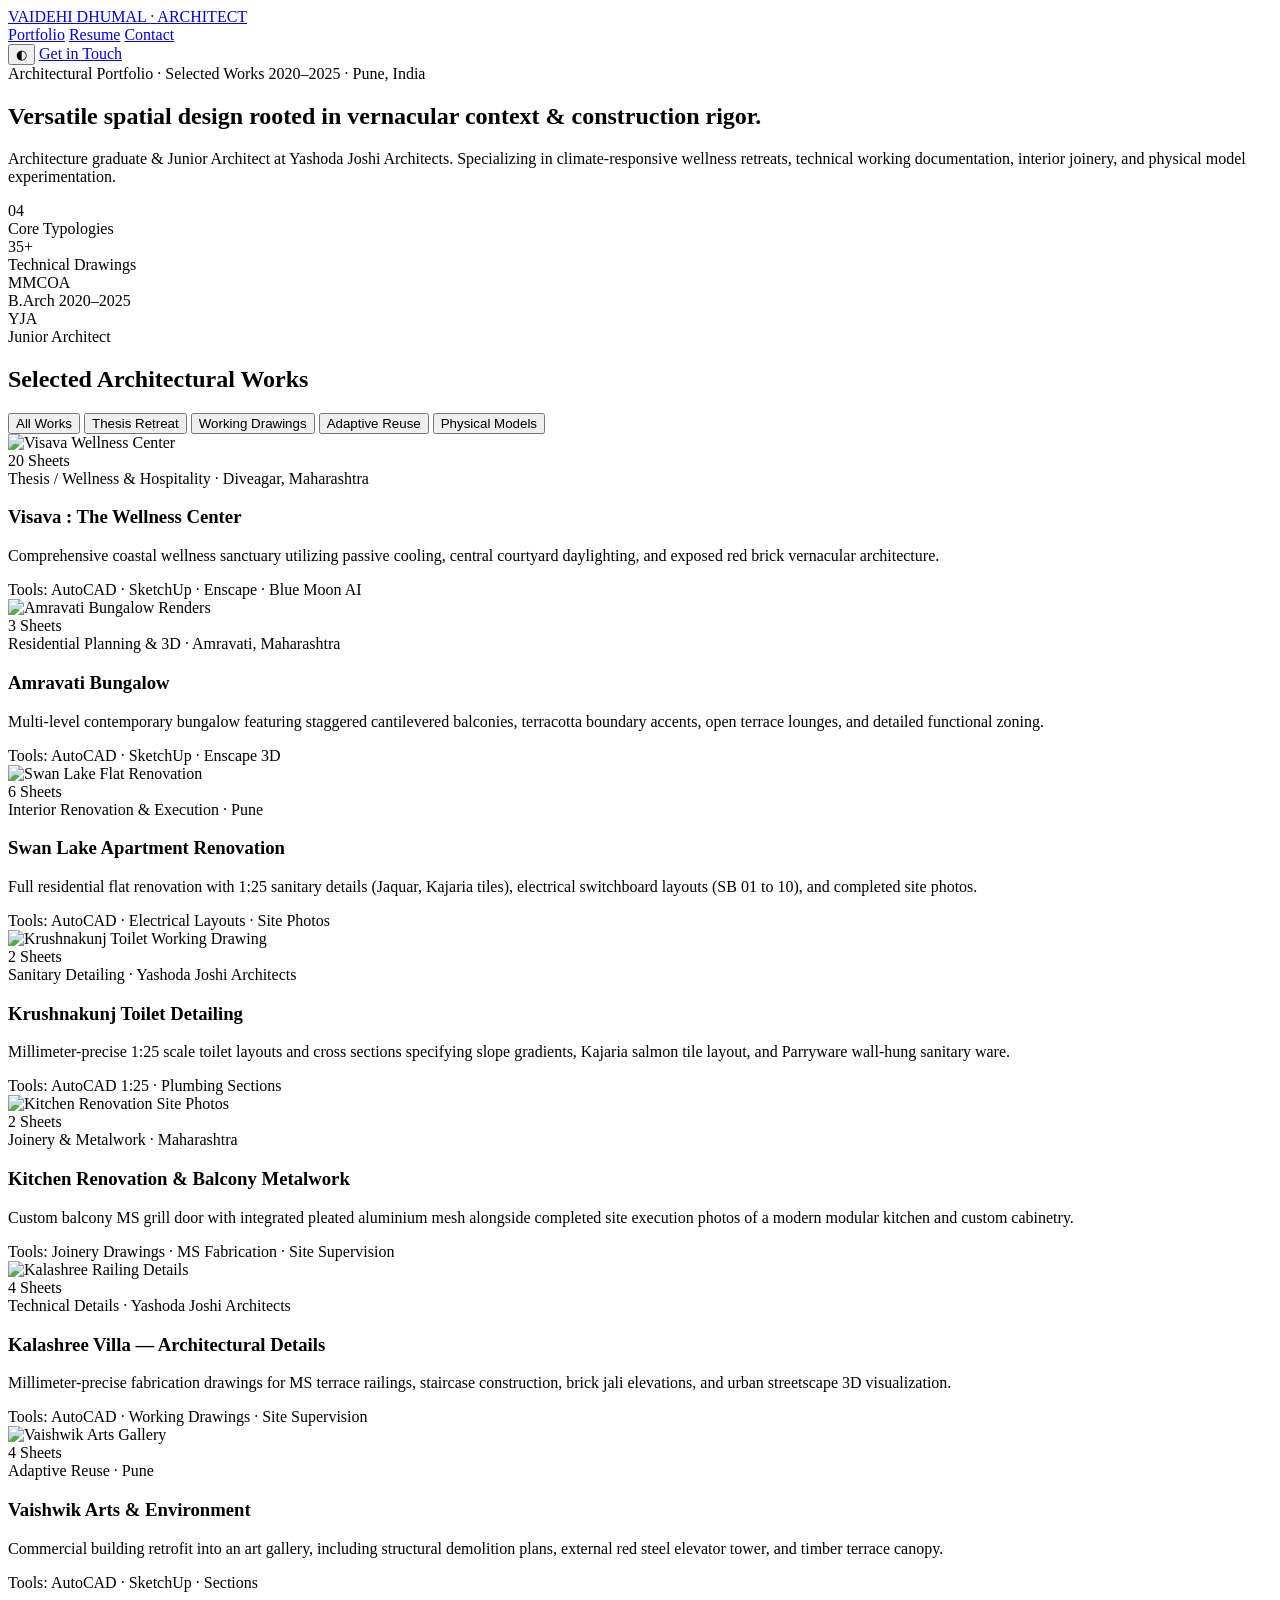
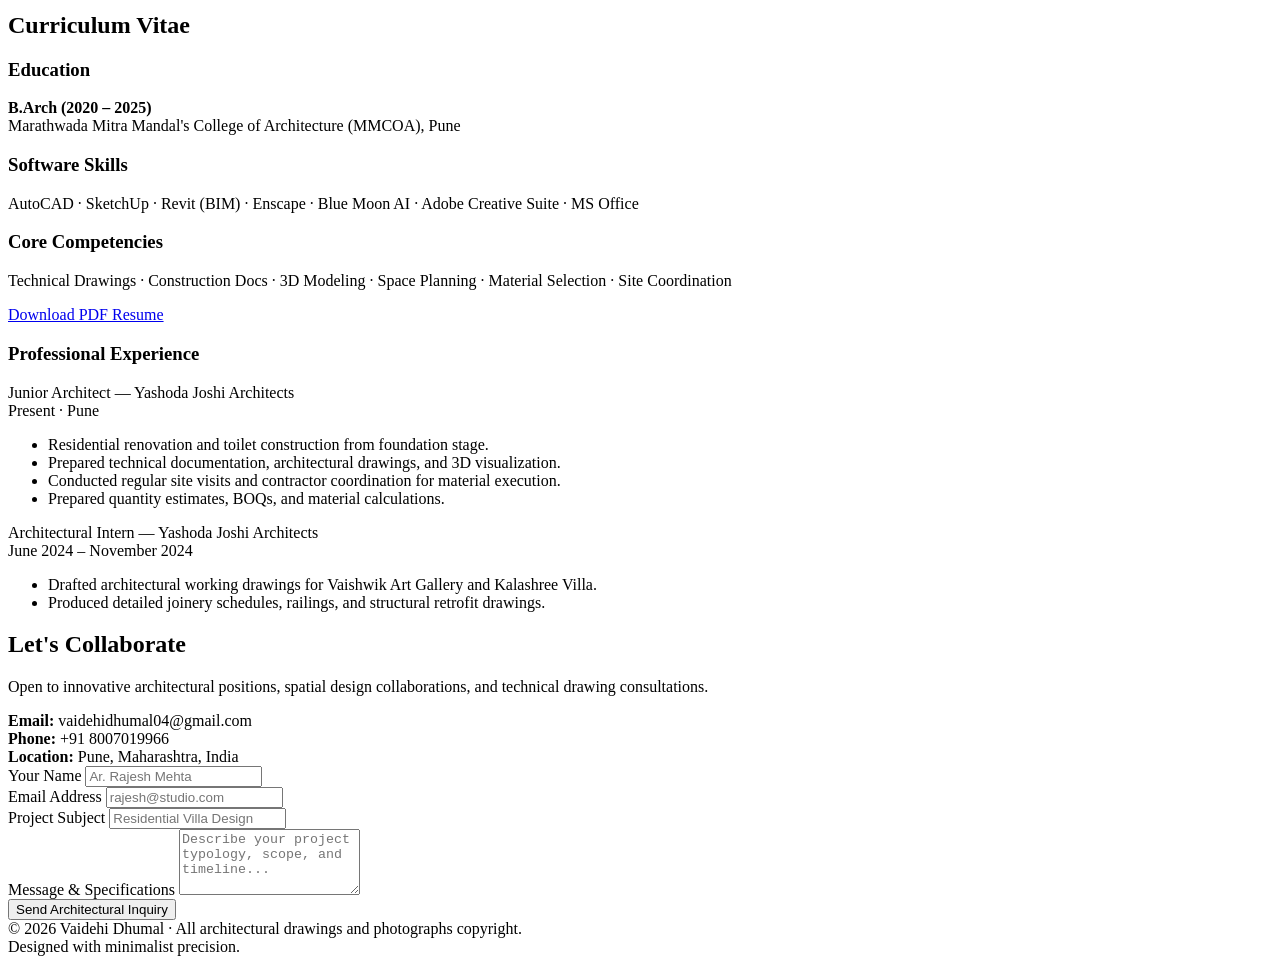
==== index.html @ 2561a9e6 "Create index.html" ====
<!DOCTYPE html>
<html lang="en">
<head>
  <meta charset="UTF-8" />
  <meta name="viewport" content="width=device-width, initial-scale=1.0" />
  <title>Vaidehi Dhumal — Architectural Portfolio</title>
  <meta name="description" content="Architecture Graduate & Junior Architect. Selected works in healthcare wellness retreats, technical working drawings, joinery, and physical form studies." />
  <meta name="keywords" content="Vaidehi Dhumal, Architect, Architectural Portfolio, Working Drawings, BIM, Pune" />
  <link rel="preconnect" href="https://fonts.googleapis.com">
  <link href="https://fonts.googleapis.com/css2?family=Outfit:wght@400;600;700&family=Plus+Jakarta+Sans:wght@400;500;600&family=Space+Mono&display=swap" rel="stylesheet">
  <link rel="stylesheet" href="style.css" />
  
  <!-- Schema.org JSON-LD for Search Engine Optimization -->
  <script type="application/ld+json">
  {
    "@context": "https://schema.org",
    "@type": "Person",
    "name": "Vaidehi Dhumal",
    "jobTitle": "Junior Architect",
    "worksFor": { "@type": "Organization", "name": "Yashoda Joshi Architects" },
    "alumniOf": { "@type": "EducationalOrganization", "name": "Marathwada Mitra Mandal's College of Architecture" },
    "email": "vaidehidhumal04@gmail.com",
    "telephone": "+918007019966"
  }
  </script>
</head>
<body class="light-theme">
  <!-- Top Navigation Bar -->
  <header class="header">
    <div class="header-container">
      <a href="#home" class="brand">VAIDEHI DHUMAL <span class="brand-sub">· ARCHITECT</span></a>
      <nav class="nav">
        <a href="#portfolio" class="nav-link">Portfolio</a>
        <a href="#resume" class="nav-link">Resume</a>
        <a href="#contact" class="nav-link">Contact</a>
      </nav>
      <div class="actions">
        <button id="theme-toggle" class="theme-btn" aria-label="Toggle theme">◐</button>
        <a href="#contact" class="btn btn-primary">Get in Touch</a>
      </div>
    </div>
  </header>

  <main>
    <!-- Hero Section -->
    <section id="home" class="hero-section">
      <div class="container">
        <div class="kicker">Architectural Portfolio · Selected Works 2020–2025 · Pune, India</div>
        <h1 class="headline">Versatile spatial design rooted in vernacular context & construction rigor.</h1>
        <p class="lead-text">
          Architecture graduate & Junior Architect at Yashoda Joshi Architects. Specializing in climate-responsive
          wellness retreats, technical working documentation, interior joinery, and physical model experimentation.
        </p>
        <div class="metrics-grid">
          <div class="metric-item"><div class="metric-num">04</div><div class="metric-label">Core Typologies</div></div>
          <div class="metric-item"><div class="metric-num">35+</div><div class="metric-label">Technical Drawings</div></div>
          <div class="metric-item"><div class="metric-num">MMCOA</div><div class="metric-label">B.Arch 2020–2025</div></div>
          <div class="metric-item"><div class="metric-num">YJA</div><div class="metric-label">Junior Architect</div></div>
        </div>
      </div>
    </section>

    <!-- Project Gallery with Filter System -->
    <section id="portfolio" class="portfolio-section">
      <div class="container">
        <div class="section-header">
          <h2>Selected Architectural Works</h2>
          <div class="filter-bar">
            <button class="filter-btn active" data-filter="all">All Works</button>
            <button class="filter-btn" data-filter="thesis">Thesis Retreat</button>
            <button class="filter-btn" data-filter="details">Working Drawings</button>
            <button class="filter-btn" data-filter="renovation">Adaptive Reuse</button>
            <button class="filter-btn" data-filter="models">Physical Models</button>
          </div>
        </div>

        <div class="portfolio-grid">
          <!-- 01: Visava Wellness Center -->
          <article class="project-card featured" data-category="thesis">
            <div class="card-media">
              <img src="/assets/portfolio_v2/p02.jpg" alt="Visava Wellness Center" />
              <div class="card-badge">20 Sheets</div>
            </div>
            <div class="card-body">
              <div class="card-meta">Thesis / Wellness & Hospitality · Diveagar, Maharashtra</div>
              <h3 class="card-title">Visava : The Wellness Center</h3>
              <p class="card-desc">Comprehensive coastal wellness sanctuary utilizing passive cooling, central courtyard daylighting, and exposed red brick vernacular architecture.</p>
              <div class="card-tools">Tools: AutoCAD · SketchUp · Enscape · Blue Moon AI</div>
            </div>
          </article>

          <!-- 02: Amravati Bungalow -->
          <article class="project-card" data-category="residential">
            <div class="card-media">
              <img src="/assets/portfolio_v2/p33.jpg" alt="Amravati Bungalow Renders" />
              <div class="card-badge">3 Sheets</div>
            </div>
            <div class="card-body">
              <div class="card-meta">Residential Planning & 3D · Amravati, Maharashtra</div>
              <h3 class="card-title">Amravati Bungalow</h3>
              <p class="card-desc">Multi-level contemporary bungalow featuring staggered cantilevered balconies, terracotta boundary accents, open terrace lounges, and detailed functional zoning.</p>
              <div class="card-tools">Tools: AutoCAD · SketchUp · Enscape 3D</div>
            </div>
          </article>

          <!-- 03: Swan Lake Apartment Renovation -->
          <article class="project-card" data-category="renovation">
            <div class="card-media">
              <img src="/assets/portfolio_v2/p40.jpg" alt="Swan Lake Flat Renovation" />
              <div class="card-badge">6 Sheets</div>
            </div>
            <div class="card-body">
              <div class="card-meta">Interior Renovation & Execution · Pune</div>
              <h3 class="card-title">Swan Lake Apartment Renovation</h3>
              <p class="card-desc">Full residential flat renovation with 1:25 sanitary details (Jaquar, Kajaria tiles), electrical switchboard layouts (SB 01 to 10), and completed site photos.</p>
              <div class="card-tools">Tools: AutoCAD · Electrical Layouts · Site Photos</div>
            </div>
          </article>

          <!-- 04: Krushnakunj Toilet Detailing -->
          <article class="project-card" data-category="details">
            <div class="card-media">
              <img src="/assets/portfolio_v2/p34.jpg" alt="Krushnakunj Toilet Working Drawing" />
              <div class="card-badge">2 Sheets</div>
            </div>
            <div class="card-body">
              <div class="card-meta">Sanitary Detailing · Yashoda Joshi Architects</div>
              <h3 class="card-title">Krushnakunj Toilet Detailing</h3>
              <p class="card-desc">Millimeter-precise 1:25 scale toilet layouts and cross sections specifying slope gradients, Kajaria salmon tile layout, and Parryware wall-hung sanitary ware.</p>
              <div class="card-tools">Tools: AutoCAD 1:25 · Plumbing Sections</div>
            </div>
          </article>

          <!-- 05: Kitchen Renovation & Balcony Metalwork -->
          <article class="project-card" data-category="details">
            <div class="card-media">
              <img src="/assets/portfolio_v2/p37.jpg" alt="Kitchen Renovation Site Photos" />
              <div class="card-badge">2 Sheets</div>
            </div>
            <div class="card-body">
              <div class="card-meta">Joinery & Metalwork · Maharashtra</div>
              <h3 class="card-title">Kitchen Renovation & Balcony Metalwork</h3>
              <p class="card-desc">Custom balcony MS grill door with integrated pleated aluminium mesh alongside completed site execution photos of a modern modular kitchen and custom cabinetry.</p>
              <div class="card-tools">Tools: Joinery Drawings · MS Fabrication · Site Supervision</div>
            </div>
          </article>

          <!-- 06: Kalashree Villa Details -->
          <article class="project-card" data-category="residential">
            <div class="card-media">
              <img src="/assets/portfolio_v2/p23.jpg" alt="Kalashree Railing Details" />
              <div class="card-badge">4 Sheets</div>
            </div>
            <div class="card-body">
              <div class="card-meta">Technical Details · Yashoda Joshi Architects</div>
              <h3 class="card-title">Kalashree Villa — Architectural Details</h3>
              <p class="card-desc">Millimeter-precise fabrication drawings for MS terrace railings, staircase construction, brick jali elevations, and urban streetscape 3D visualization.</p>
              <div class="card-tools">Tools: AutoCAD · Working Drawings · Site Supervision</div>
            </div>
          </article>

          <!-- 07: Vaishwik Arts Renovation -->
          <article class="project-card" data-category="renovation">
            <div class="card-media">
              <img src="/assets/portfolio_v2/p30.jpg" alt="Vaishwik Arts Gallery" />
              <div class="card-badge">4 Sheets</div>
            </div>
            <div class="card-body">
              <div class="card-meta">Adaptive Reuse · Pune</div>
              <h3 class="card-title">Vaishwik Arts & Environment</h3>
              <p class="card-desc">Commercial building retrofit into an art gallery, including structural demolition plans, external red steel elevator tower, and timber terrace canopy.</p>
              <div class="card-tools">Tools: AutoCAD · SketchUp · Sections</div>
            </div>
          </article>
        </div>
      </div>
    </section>

    <!-- Resume Section -->
    <section id="resume" class="resume-section">
      <div class="container">
        <h2>Curriculum Vitae</h2>
        <div class="resume-grid">
          <div class="resume-sidebar">
            <div class="info-block">
              <h3>Education</h3>
              <p><strong>B.Arch (2020 – 2025)</strong><br>Marathwada Mitra Mandal's College of Architecture (MMCOA), Pune</p>
            </div>
            <div class="info-block">
              <h3>Software Skills</h3>
              <p>AutoCAD · SketchUp · Revit (BIM) · Enscape · Blue Moon AI · Adobe Creative Suite · MS Office</p>
            </div>
            <div class="info-block">
              <h3>Core Competencies</h3>
              <p>Technical Drawings · Construction Docs · 3D Modeling · Space Planning · Material Selection · Site Coordination</p>
            </div>
            <a href="/assets/aistudio/Resume_b9b07854.pdf" class="btn btn-secondary" download>Download PDF Resume</a>
          </div>
          <div class="resume-content">
            <h3>Professional Experience</h3>
            <div class="experience-card">
              <div class="exp-title">Junior Architect — Yashoda Joshi Architects</div>
              <div class="exp-date">Present · Pune</div>
              <ul class="exp-list">
                <li>Residential renovation and toilet construction from foundation stage.</li>
                <li>Prepared technical documentation, architectural drawings, and 3D visualization.</li>
                <li>Conducted regular site visits and contractor coordination for material execution.</li>
                <li>Prepared quantity estimates, BOQs, and material calculations.</li>
              </ul>
            </div>
            <div class="experience-card">
              <div class="exp-title">Architectural Intern — Yashoda Joshi Architects</div>
              <div class="exp-date">June 2024 – November 2024</div>
              <ul class="exp-list">
                <li>Drafted architectural working drawings for Vaishwik Art Gallery and Kalashree Villa.</li>
                <li>Produced detailed joinery schedules, railings, and structural retrofit drawings.</li>
              </ul>
            </div>
          </div>
        </div>
      </div>
    </section>

    <!-- Contact Section with Functional Email Form -->
    <section id="contact" class="contact-section">
      <div class="container">
        <div class="contact-grid">
          <div class="contact-info">
            <h2>Let's Collaborate</h2>
            <p>Open to innovative architectural positions, spatial design collaborations, and technical drawing consultations.</p>
            <div class="contact-item"><strong>Email:</strong> vaidehidhumal04@gmail.com</div>
            <div class="contact-item"><strong>Phone:</strong> +91 8007019966</div>
            <div class="contact-item"><strong>Location:</strong> Pune, Maharashtra, India</div>
          </div>
          <form class="contact-form" action="mailto:vaidehidhumal04@gmail.com" method="POST" enctype="text/plain">
            <div class="form-group">
              <label for="name">Your Name</label>
              <input type="text" id="name" name="name" required placeholder="Ar. Rajesh Mehta" />
            </div>
            <div class="form-group">
              <label for="email">Email Address</label>
              <input type="email" id="email" name="email" required placeholder="rajesh@studio.com" />
            </div>
            <div class="form-group">
              <label for="subject">Project Subject</label>
              <input type="text" id="subject" name="subject" required placeholder="Residential Villa Design" />
            </div>
            <div class="form-group">
              <label for="message">Message & Specifications</label>
              <textarea id="message" name="message" rows="4" required placeholder="Describe your project typology, scope, and timeline..."></textarea>
            </div>
            <button type="submit" class="btn btn-primary btn-block">Send Architectural Inquiry</button>
          </form>
        </div>
      </div>
    </section>
  </main>

  <footer class="footer">
    <div class="container footer-content">
      <div>© 2026 Vaidehi Dhumal · All architectural drawings and photographs copyright.</div>
      <div>Designed with minimalist precision.</div>
    </div>
  </footer>

  <!-- Theme Toggle & Filter JavaScript -->
  <script>
    const themeToggle = document.getElementById('theme-toggle');
    themeToggle.addEventListener('click', () => {
      document.body.classList.toggle('dark-theme');
      document.body.classList.toggle('light-theme');
    });

    const filterBtns = document.querySelectorAll('.filter-btn');
    const projectCards = document.querySelectorAll('.project-card');

    filterBtns.forEach(btn => {
      btn.addEventListener('click', () => {
        filterBtns.forEach(b => b.classList.remove('active'));
        btn.classList.add('active');
        const filter = btn.getAttribute('data-filter');

        projectCards.forEach(card => {
          if (filter === 'all' || card.getAttribute('data-category') === filter) {
            card.style.display = 'block';
          } else {
            card.style.display = 'none';
          }
        });
      });
    });
  </script>
</body>
</html>
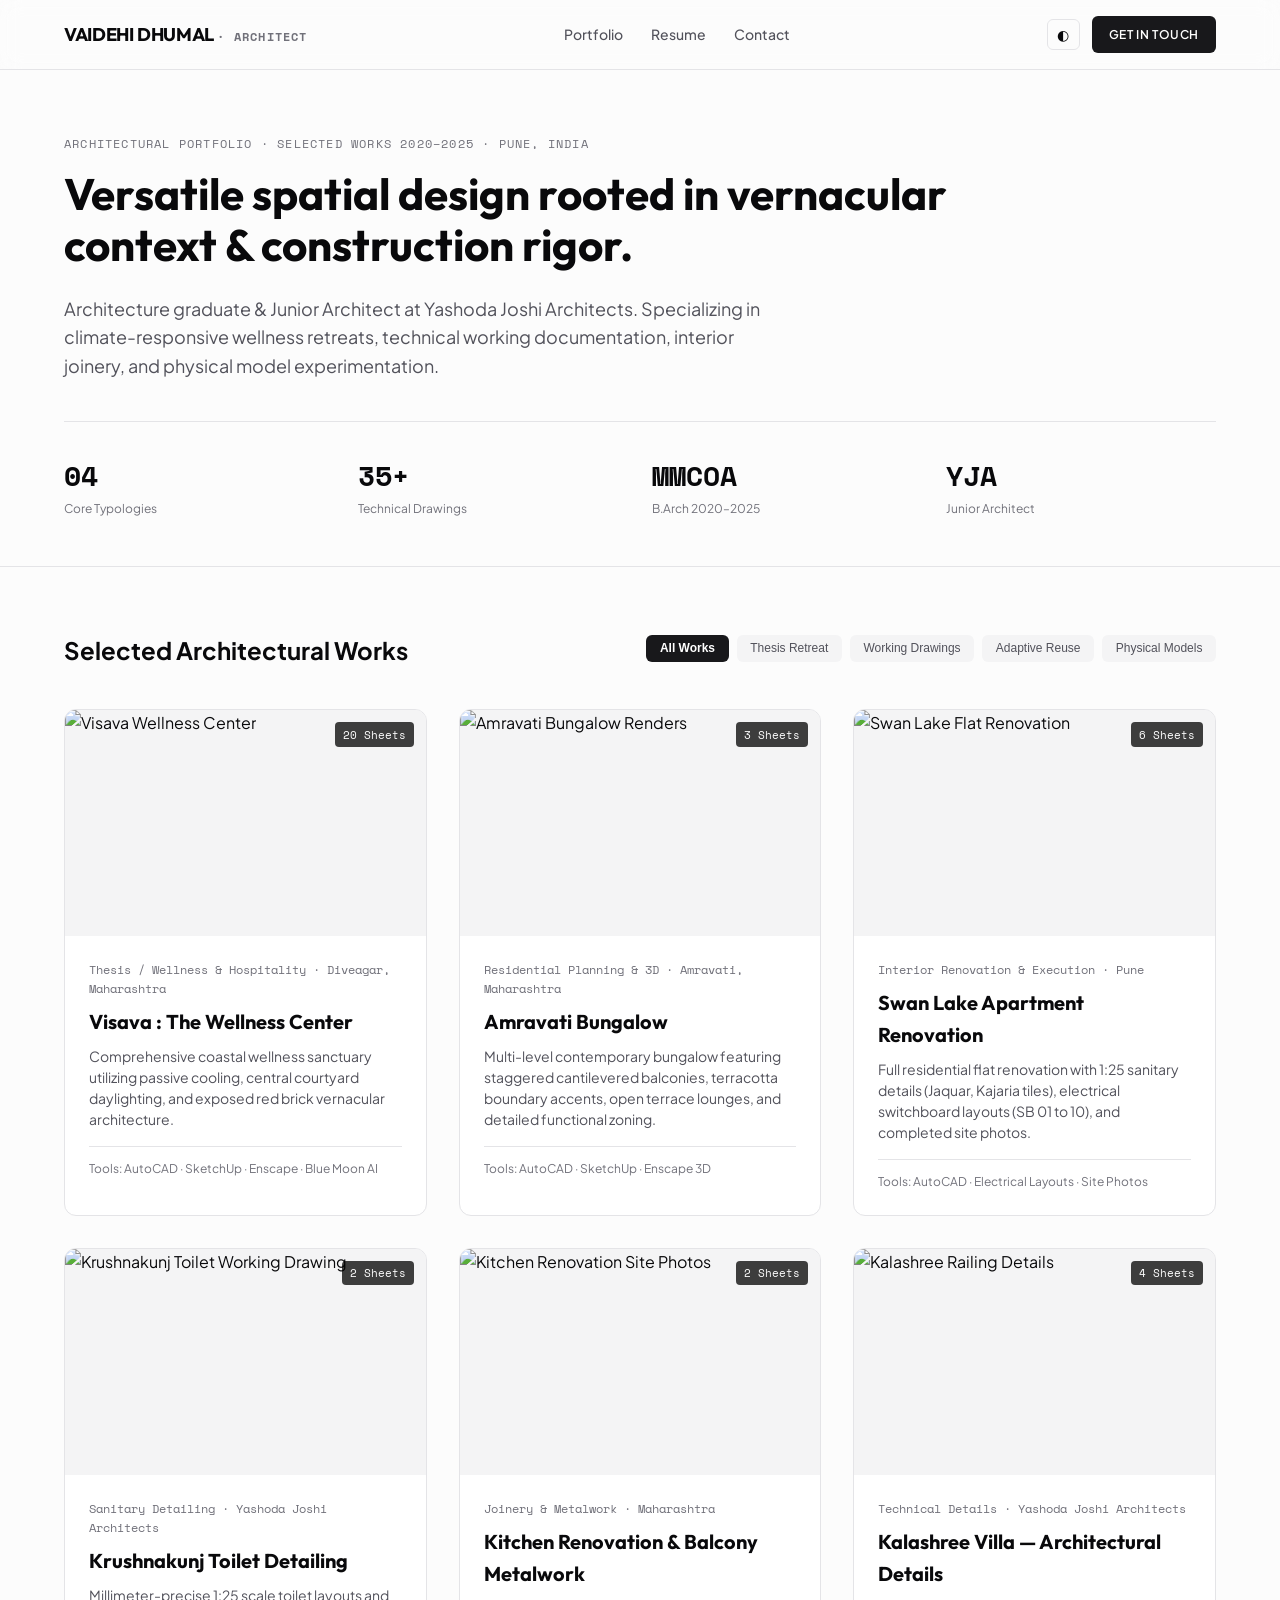
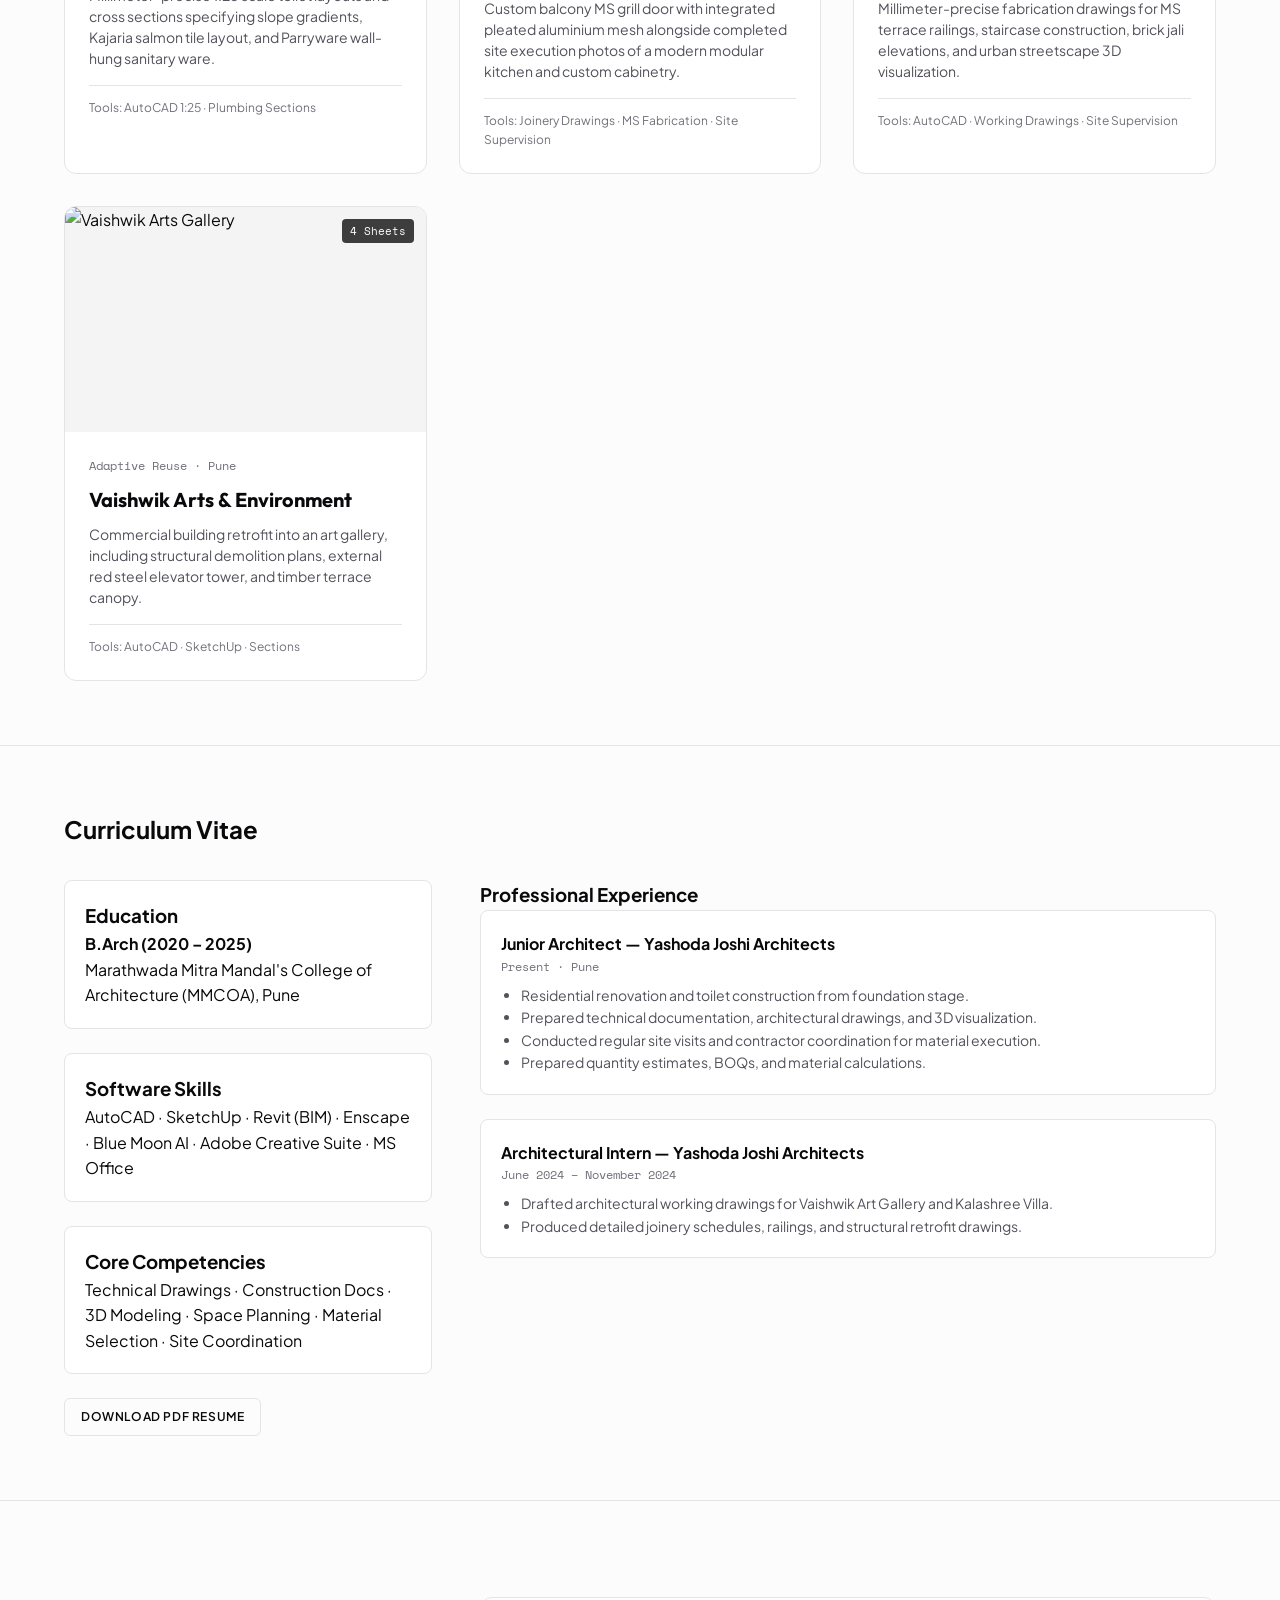
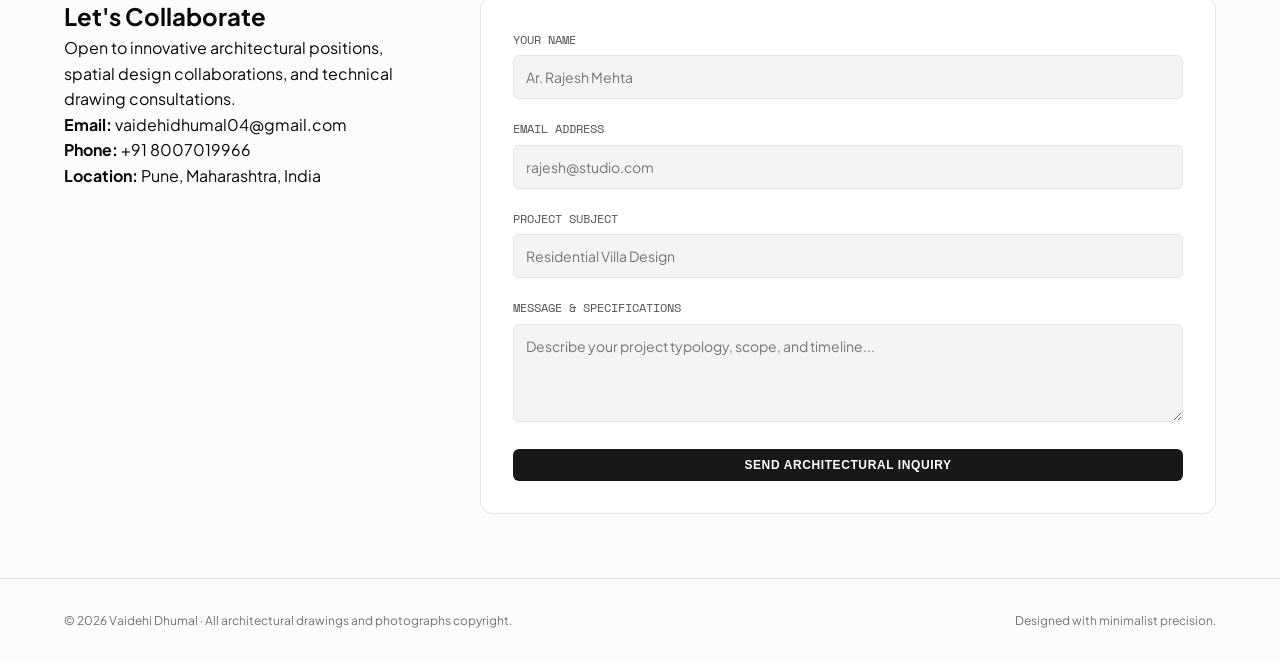
==== commit 009e8236: "Update index.html" ====
--- a/index.html
+++ b/index.html
@@ -78,7 +78,7 @@
           <!-- 01: Visava Wellness Center -->
           <article class="project-card featured" data-category="thesis">
             <div class="card-media">
-              <img src="/assets/portfolio_v2/p02.jpg" alt="Visava Wellness Center" />
+              <img src="assets/portfolio/p02.jpg" alt="Visava Wellness Center" />
               <div class="card-badge">20 Sheets</div>
             </div>
             <div class="card-body">
@@ -92,7 +92,7 @@
           <!-- 02: Amravati Bungalow -->
           <article class="project-card" data-category="residential">
             <div class="card-media">
-              <img src="/assets/portfolio_v2/p33.jpg" alt="Amravati Bungalow Renders" />
+              <img src="assets/portfolio/p33.jpg" alt="Amravati Bungalow Renders" />
               <div class="card-badge">3 Sheets</div>
             </div>
             <div class="card-body">
@@ -106,7 +106,7 @@
           <!-- 03: Swan Lake Apartment Renovation -->
           <article class="project-card" data-category="renovation">
             <div class="card-media">
-              <img src="/assets/portfolio_v2/p40.jpg" alt="Swan Lake Flat Renovation" />
+              <img src="assets/portfolio/p40.jpg" alt="Swan Lake Flat Renovation" />
               <div class="card-badge">6 Sheets</div>
             </div>
             <div class="card-body">
@@ -120,7 +120,7 @@
           <!-- 04: Krushnakunj Toilet Detailing -->
           <article class="project-card" data-category="details">
             <div class="card-media">
-              <img src="/assets/portfolio_v2/p34.jpg" alt="Krushnakunj Toilet Working Drawing" />
+              <img src="assets/portfolio/p34.jpg" alt="Krushnakunj Toilet Working Drawing" />
               <div class="card-badge">2 Sheets</div>
             </div>
             <div class="card-body">
@@ -134,7 +134,7 @@
           <!-- 05: Kitchen Renovation & Balcony Metalwork -->
           <article class="project-card" data-category="details">
             <div class="card-media">
-              <img src="/assets/portfolio_v2/p37.jpg" alt="Kitchen Renovation Site Photos" />
+              <img src="assets/portfolio/p37.jpg" alt="Kitchen Renovation Site Photos" />
               <div class="card-badge">2 Sheets</div>
             </div>
             <div class="card-body">
@@ -148,7 +148,7 @@
           <!-- 06: Kalashree Villa Details -->
           <article class="project-card" data-category="residential">
             <div class="card-media">
-              <img src="/assets/portfolio_v2/p23.jpg" alt="Kalashree Railing Details" />
+              <img src="assets/portfolio/p23.jpg" alt="Kalashree Railing Details" />
               <div class="card-badge">4 Sheets</div>
             </div>
             <div class="card-body">
@@ -162,7 +162,7 @@
           <!-- 07: Vaishwik Arts Renovation -->
           <article class="project-card" data-category="renovation">
             <div class="card-media">
-              <img src="/assets/portfolio_v2/p30.jpg" alt="Vaishwik Arts Gallery" />
+              <img src="assets/portfolio/p30.jpg" alt="Vaishwik Arts Gallery" />
               <div class="card-badge">4 Sheets</div>
             </div>
             <div class="card-body">
@@ -194,7 +194,7 @@
               <h3>Core Competencies</h3>
               <p>Technical Drawings · Construction Docs · 3D Modeling · Space Planning · Material Selection · Site Coordination</p>
             </div>
-            <a href="/assets/aistudio/Resume_b9b07854.pdf" class="btn btn-secondary" download>Download PDF Resume</a>
+            <a href="assets/Resume_b9b07854.pdf" class="btn btn-secondary" download>Download PDF Resume</a>
           </div>
           <div class="resume-content">
             <h3>Professional Experience</h3>
--- a/style.css
+++ b/style.css
@@ -0,0 +1,430 @@
+/* ==========================================================================
+   Vaidehi Dhumal — Architectural Minimalist CSS
+   Domain: Architectural Portfolio & Grid Gallery
+   Zero-pill discipline, crisp typographic hierarchy, responsive layout
+   ========================================================================== */
+
+:root {
+  --font-display: 'Outfit', -apple-system, sans-serif;
+  --font-body: 'Plus Jakarta Sans', system-ui, sans-serif;
+  --font-mono: 'Space Mono', monospace;
+  
+  /* Light Theme Variables */
+  --bg-primary: #fcfcfc;
+  --bg-surface: #ffffff;
+  --bg-muted: #f4f4f5;
+  --border-color: #e4e4e7;
+  --text-primary: #09090b;
+  --text-secondary: #52525b;
+  --text-muted: #71717a;
+  --accent: #18181b;
+  --accent-contrast: #ffffff;
+  --card-shadow: 0 1px 3px rgba(0, 0, 0, 0.05);
+}
+
+.dark-theme {
+  --bg-primary: #09090b;
+  --bg-surface: #121215;
+  --bg-muted: #18181b;
+  --border-color: #27272a;
+  --text-primary: #fafafa;
+  --text-secondary: #a1a1aa;
+  --text-muted: #71717a;
+  --accent: #f4f4f5;
+  --accent-contrast: #09090b;
+  --card-shadow: 0 4px 20px rgba(0, 0, 0, 0.4);
+}
+
+* {
+  box-sizing: border-box;
+  margin: 0;
+  padding: 0;
+}
+
+html {
+  scroll-behavior: smooth;
+  font-family: var(--font-body);
+}
+
+body {
+  background-color: var(--bg-primary);
+  color: var(--text-primary);
+  line-height: 1.6;
+  transition: background-color 0.25s ease, color 0.25s ease;
+}
+
+.container {
+  max-width: 1200px;
+  margin: 0 auto;
+  padding: 0 1.5rem;
+}
+
+/* Header & Top Bar Contract */
+.header {
+  position: sticky;
+  top: 0;
+  z-index: 100;
+  background-color: rgba(var(--bg-primary), 0.9);
+  backdrop-filter: blur(10px);
+  border-bottom: 1px solid var(--border-color);
+  padding: 1rem 0;
+}
+
+.header-container {
+  max-width: 1200px;
+  margin: 0 auto;
+  padding: 0 1.5rem;
+  display: flex;
+  align-items: center;
+  justify-content: space-between;
+  gap: 2rem;
+}
+
+.brand {
+  font-family: var(--font-display);
+  font-weight: 700;
+  font-size: 1.15rem;
+  letter-spacing: -0.02em;
+  color: var(--text-primary);
+  text-decoration: none;
+  white-space: nowrap;
+}
+
+.brand-sub {
+  font-family: var(--font-mono);
+  font-size: 0.75rem;
+  color: var(--text-muted);
+  letter-spacing: 0.1em;
+}
+
+.nav {
+  display: flex;
+  gap: 1.75rem;
+}
+
+.nav-link {
+  color: var(--text-secondary);
+  text-decoration: none;
+  font-size: 0.875rem;
+  font-weight: 500;
+  transition: color 0.15s ease;
+}
+
+.nav-link:hover {
+  color: var(--text-primary);
+}
+
+.actions {
+  display: flex;
+  align-items: center;
+  gap: 0.75rem;
+}
+
+.theme-btn {
+  background: transparent;
+  border: 1px solid var(--border-color);
+  color: var(--text-primary);
+  padding: 0.4rem 0.6rem;
+  border-radius: 6px;
+  cursor: pointer;
+  font-size: 0.9rem;
+}
+
+.btn {
+  display: inline-flex;
+  align-items: center;
+  justify-content: center;
+  padding: 0.5rem 1rem;
+  font-size: 0.75rem;
+  font-weight: 600;
+  text-transform: uppercase;
+  letter-spacing: 0.05em;
+  border-radius: 6px;
+  text-decoration: none;
+  cursor: pointer;
+  transition: all 0.15s ease;
+  white-space: nowrap;
+}
+
+.btn-primary {
+  background-color: var(--accent);
+  color: var(--accent-contrast);
+  border: 1px solid transparent;
+}
+
+.btn-secondary {
+  background-color: transparent;
+  color: var(--text-primary);
+  border: 1px solid var(--border-color);
+}
+
+.btn-primary:hover {
+  opacity: 0.9;
+}
+
+/* Hero Section */
+.hero-section {
+  padding: 4rem 0 3rem;
+  border-bottom: 1px solid var(--border-color);
+}
+
+.kicker {
+  font-family: var(--font-mono);
+  font-size: 0.75rem;
+  text-transform: uppercase;
+  letter-spacing: 0.1em;
+  color: var(--text-muted);
+  margin-bottom: 1rem;
+}
+
+.headline {
+  font-family: var(--font-display);
+  font-size: 2.75rem;
+  line-height: 1.15;
+  font-weight: 700;
+  max-width: 900px;
+  margin-bottom: 1.5rem;
+}
+
+.lead-text {
+  font-size: 1.125rem;
+  color: var(--text-secondary);
+  max-width: 720px;
+  line-height: 1.6;
+}
+
+.metrics-grid {
+  display: grid;
+  grid-template-columns: repeat(auto-fit, minmax(140px, 1fr));
+  gap: 1.5rem;
+  margin-top: 2.5rem;
+  padding-top: 2rem;
+  border-top: 1px solid var(--border-color);
+}
+
+.metric-num {
+  font-family: var(--font-mono);
+  font-size: 1.75rem;
+  font-weight: 700;
+  color: var(--text-primary);
+}
+
+.metric-label {
+  font-size: 0.75rem;
+  color: var(--text-muted);
+}
+
+/* Portfolio Grid */
+.portfolio-section {
+  padding: 4rem 0;
+}
+
+.section-header {
+  display: flex;
+  flex-wrap: wrap;
+  align-items: center;
+  justify-content: space-between;
+  gap: 1.5rem;
+  margin-bottom: 2.5rem;
+}
+
+.filter-bar {
+  display: flex;
+  gap: 0.5rem;
+  overflow-x: auto;
+  padding-bottom: 0.25rem;
+}
+
+.filter-btn {
+  background: var(--bg-muted);
+  border: none;
+  color: var(--text-secondary);
+  font-size: 0.75rem;
+  font-weight: 500;
+  padding: 0.4rem 0.85rem;
+  border-radius: 6px;
+  cursor: pointer;
+  white-space: nowrap;
+  transition: all 0.15s ease;
+}
+
+.filter-btn.active {
+  background: var(--accent);
+  color: var(--accent-contrast);
+  font-weight: 600;
+}
+
+.portfolio-grid {
+  display: grid;
+  grid-template-columns: repeat(auto-fill, minmax(360px, 1fr));
+  gap: 2rem;
+}
+
+.project-card {
+  background: var(--bg-surface);
+  border: 1px solid var(--border-color);
+  border-radius: 12px;
+  overflow: hidden;
+  transition: transform 0.2s ease, border-color 0.2s ease;
+}
+
+.project-card:hover {
+  border-color: var(--text-muted);
+  transform: translateY(-2px);
+}
+
+.card-media {
+  position: relative;
+  aspect-ratio: 16 / 10;
+  background-color: var(--bg-muted);
+  overflow: hidden;
+}
+
+.card-media img {
+  width: 100%;
+  height: 100%;
+  object-fit: cover;
+  transition: transform 0.35s ease;
+}
+
+.project-card:hover .card-media img {
+  transform: scale(1.03);
+}
+
+.card-badge {
+  position: absolute;
+  top: 0.75rem;
+  right: 0.75rem;
+  background: rgba(0, 0, 0, 0.75);
+  color: #fff;
+  font-family: var(--font-mono);
+  font-size: 0.7rem;
+  padding: 0.2rem 0.5rem;
+  border-radius: 4px;
+}
+
+.card-body {
+  padding: 1.5rem;
+}
+
+.card-meta {
+  font-family: var(--font-mono);
+  font-size: 0.75rem;
+  color: var(--text-muted);
+  margin-bottom: 0.5rem;
+}
+
+.card-title {
+  font-family: var(--font-display);
+  font-size: 1.25rem;
+  font-weight: 700;
+  margin-bottom: 0.5rem;
+}
+
+.card-desc {
+  font-size: 0.875rem;
+  color: var(--text-secondary);
+  line-height: 1.5;
+  margin-bottom: 1rem;
+}
+
+.card-tools {
+  font-size: 0.75rem;
+  color: var(--text-muted);
+  border-top: 1px solid var(--border-color);
+  padding-top: 0.75rem;
+}
+
+/* Resume & Contact Sections */
+.resume-section, .contact-section {
+  padding: 4rem 0;
+  border-top: 1px solid var(--border-color);
+}
+
+.resume-grid, .contact-grid {
+  display: grid;
+  grid-template-columns: 1fr 2fr;
+  gap: 3rem;
+  margin-top: 2rem;
+}
+
+.info-block, .experience-card {
+  margin-bottom: 1.5rem;
+  padding: 1.25rem;
+  background: var(--bg-surface);
+  border: 1px solid var(--border-color);
+  border-radius: 8px;
+}
+
+.exp-title {
+  font-weight: 700;
+  font-size: 1rem;
+}
+
+.exp-date {
+  font-family: var(--font-mono);
+  font-size: 0.75rem;
+  color: var(--text-muted);
+  margin-bottom: 0.5rem;
+}
+
+.exp-list {
+  padding-left: 1.25rem;
+  font-size: 0.875rem;
+  color: var(--text-secondary);
+}
+
+/* Contact Form */
+.contact-form {
+  display: flex;
+  flex-direction: column;
+  gap: 1.25rem;
+  background: var(--bg-surface);
+  padding: 2rem;
+  border: 1px solid var(--border-color);
+  border-radius: 12px;
+}
+
+.form-group label {
+  display: block;
+  font-size: 0.75rem;
+  font-family: var(--font-mono);
+  text-transform: uppercase;
+  margin-bottom: 0.4rem;
+  color: var(--text-secondary);
+}
+
+.form-group input, .form-group textarea {
+  width: 100%;
+  padding: 0.75rem;
+  background: var(--bg-muted);
+  border: 1px solid var(--border-color);
+  border-radius: 6px;
+  color: var(--text-primary);
+  font-family: inherit;
+  font-size: 0.875rem;
+}
+
+.btn-block {
+  width: 100%;
+}
+
+.footer {
+  border-top: 1px solid var(--border-color);
+  padding: 2rem 0;
+  font-size: 0.75rem;
+  color: var(--text-muted);
+}
+
+.footer-content {
+  display: flex;
+  justify-content: space-between;
+  flex-wrap: wrap;
+  gap: 1rem;
+}
+
+@media (max-width: 768px) {
+  .headline { font-size: 2rem; }
+  .resume-grid, .contact-grid { grid-template-columns: 1fr; }
+  .nav { display: none; }
+}
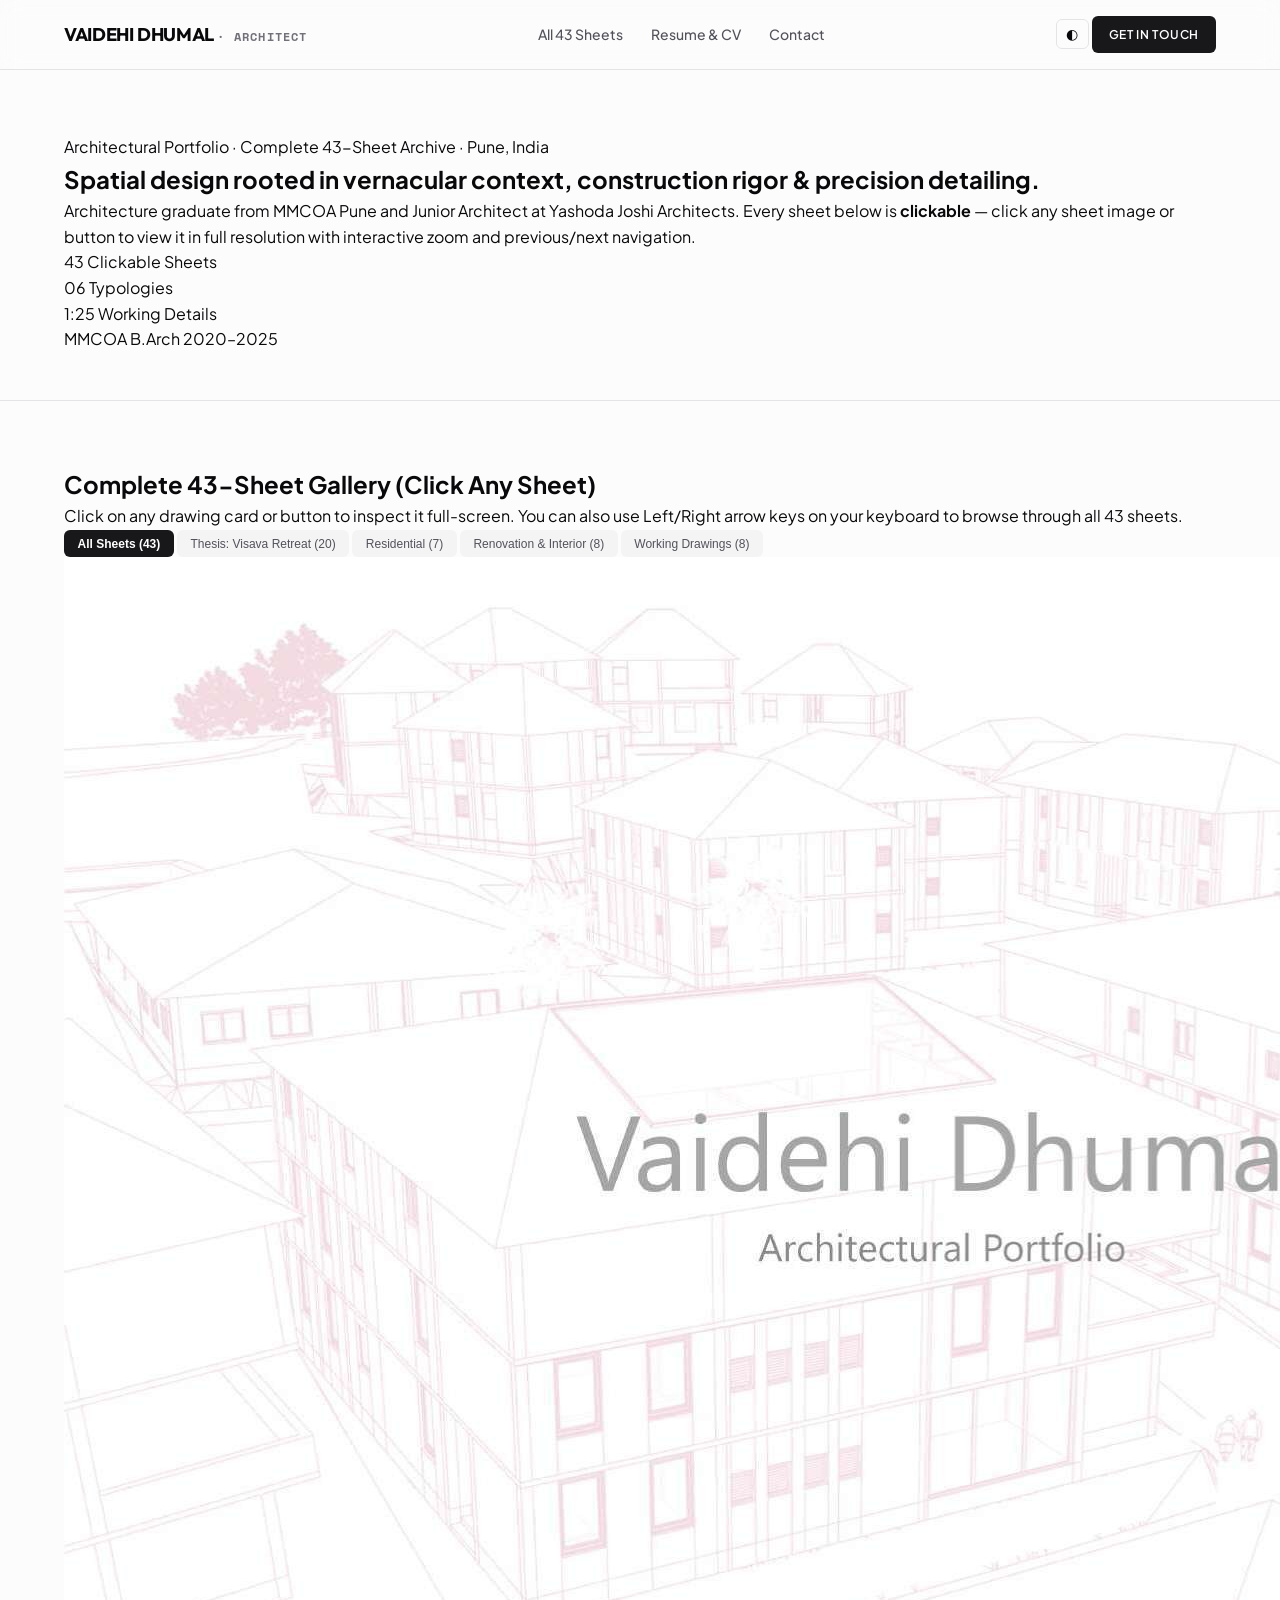
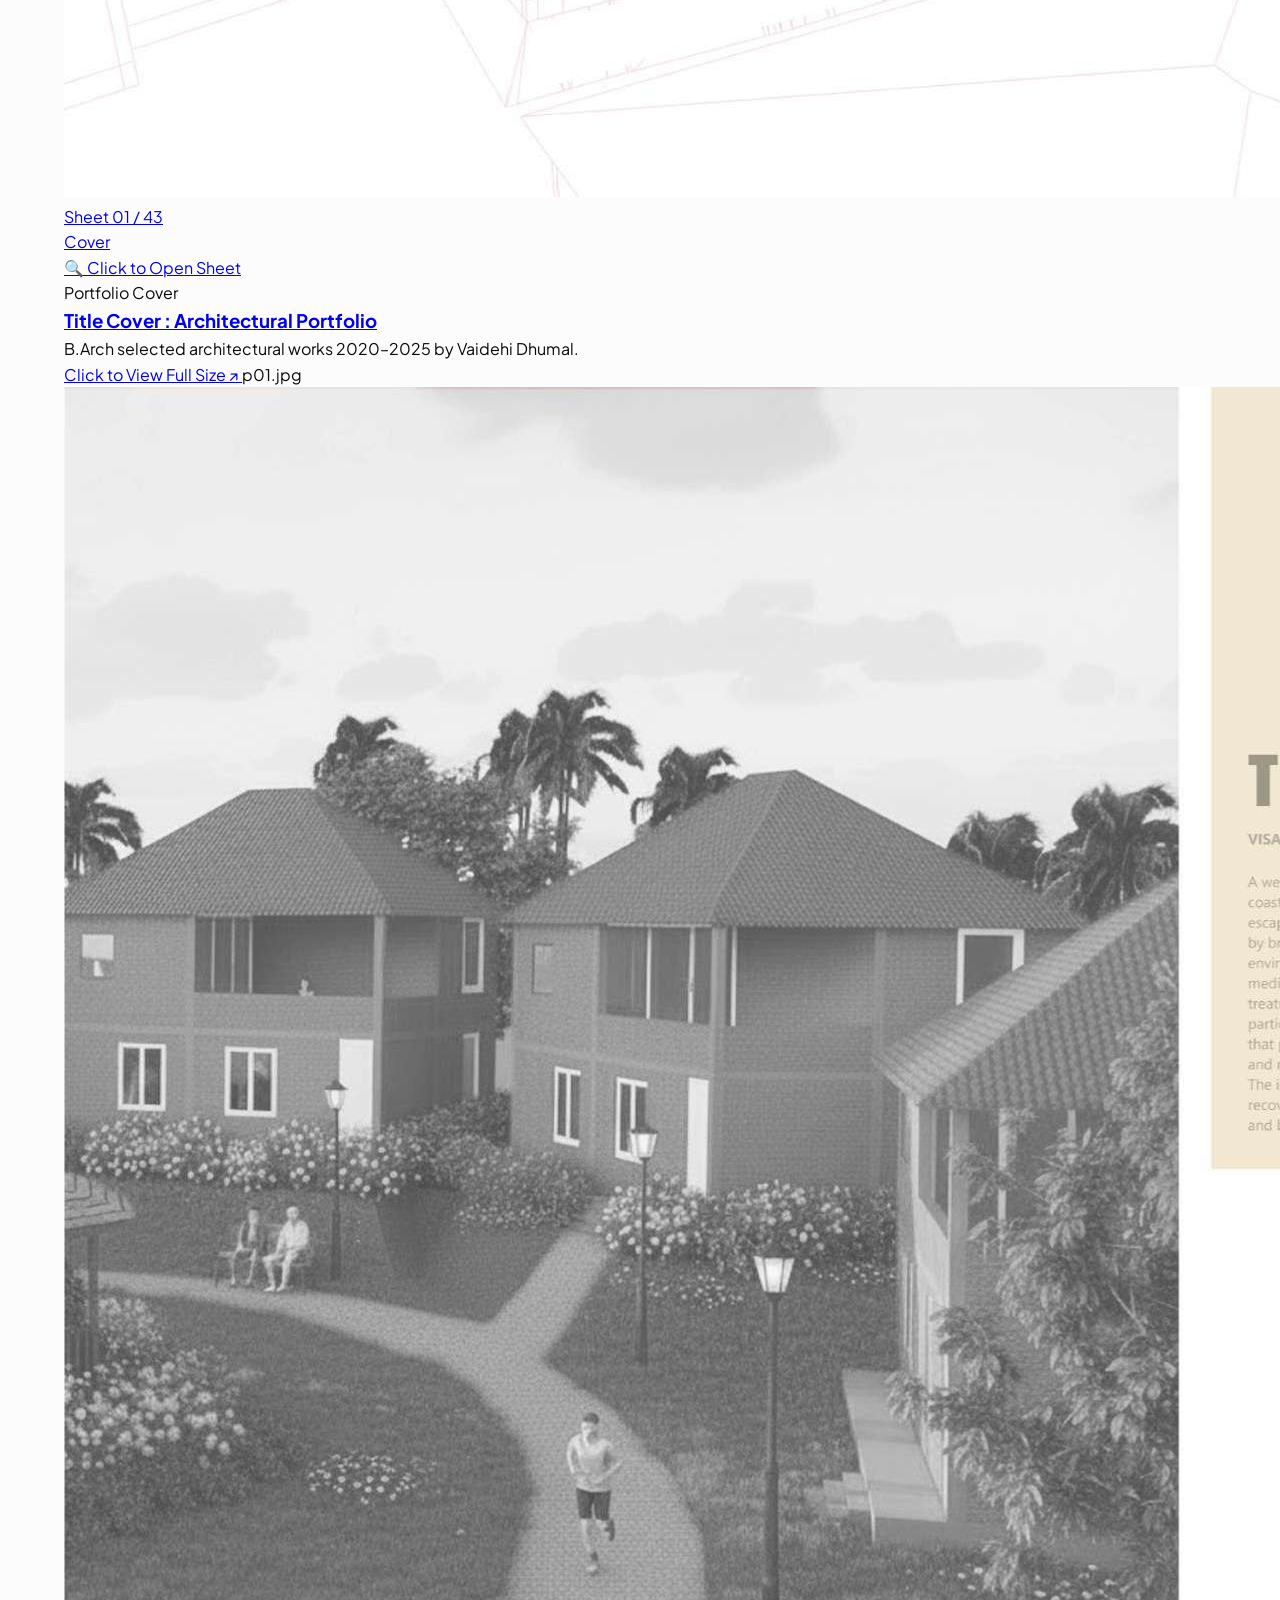
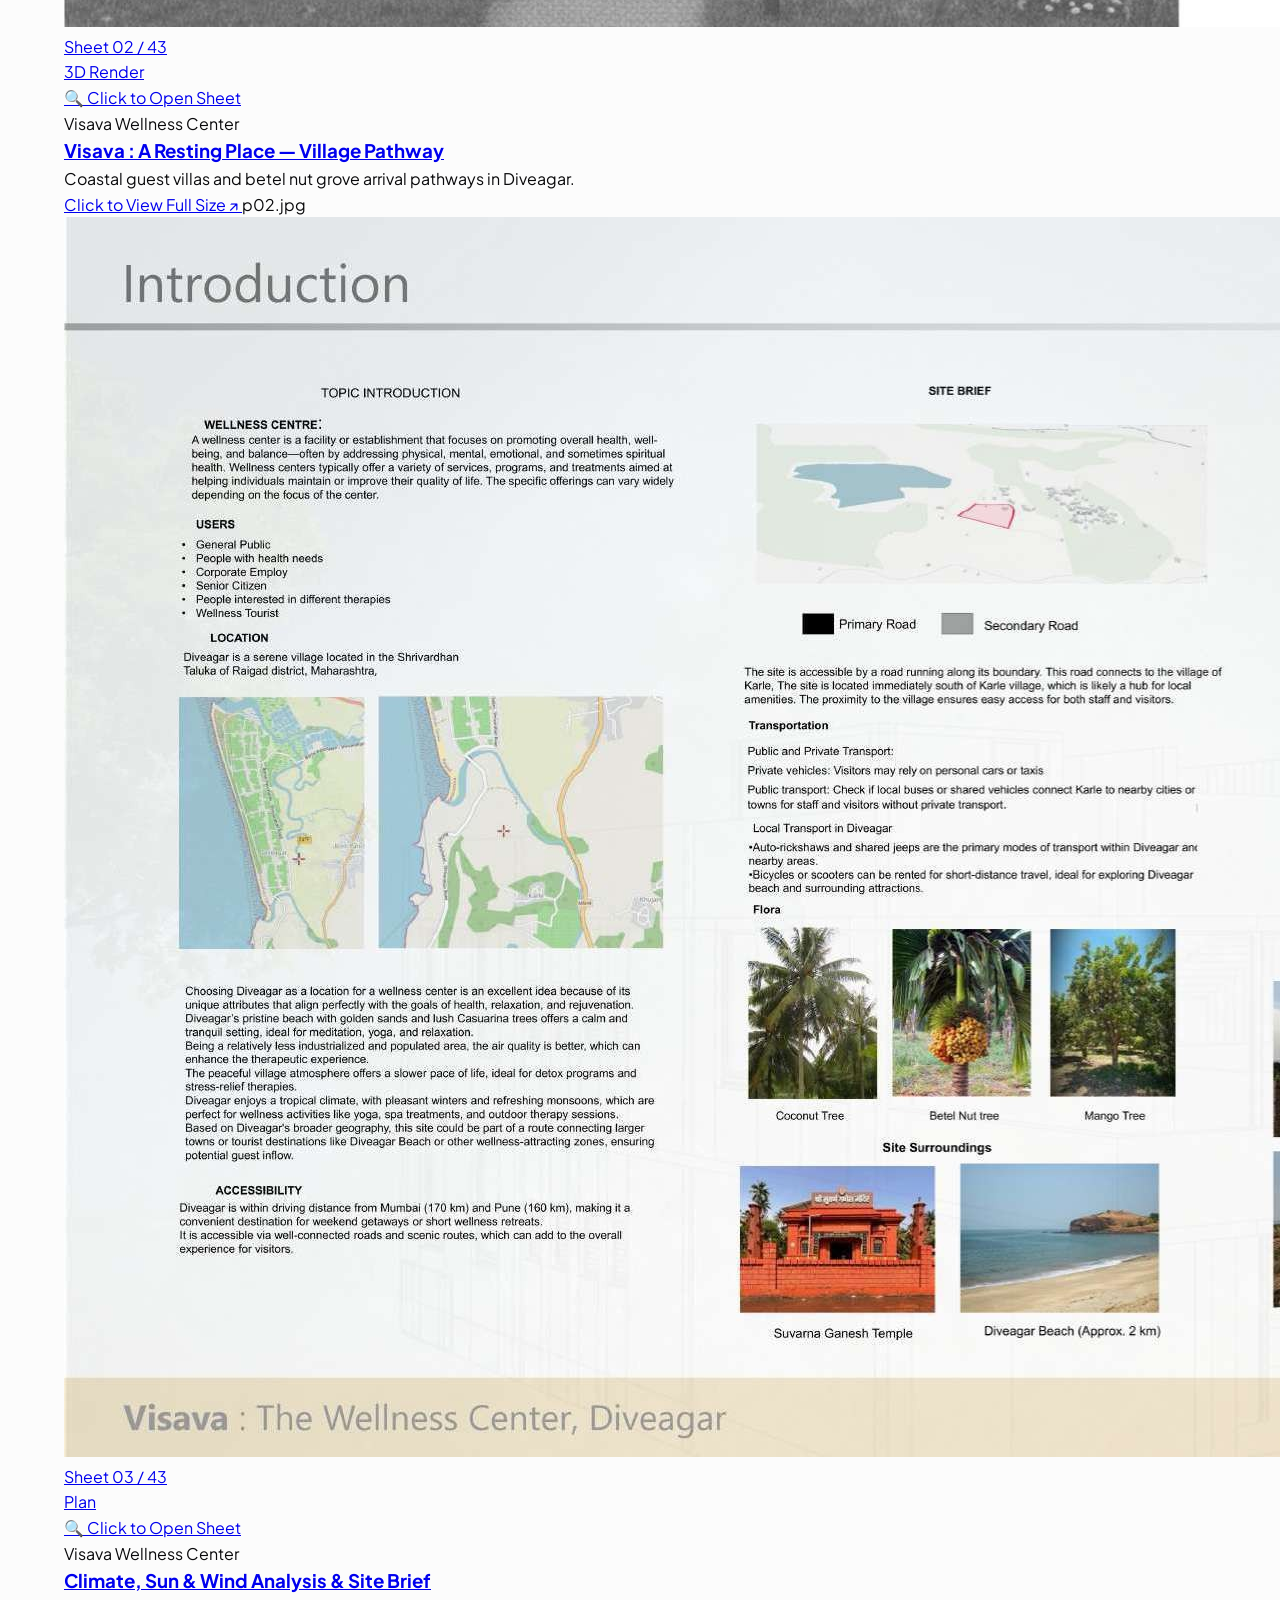
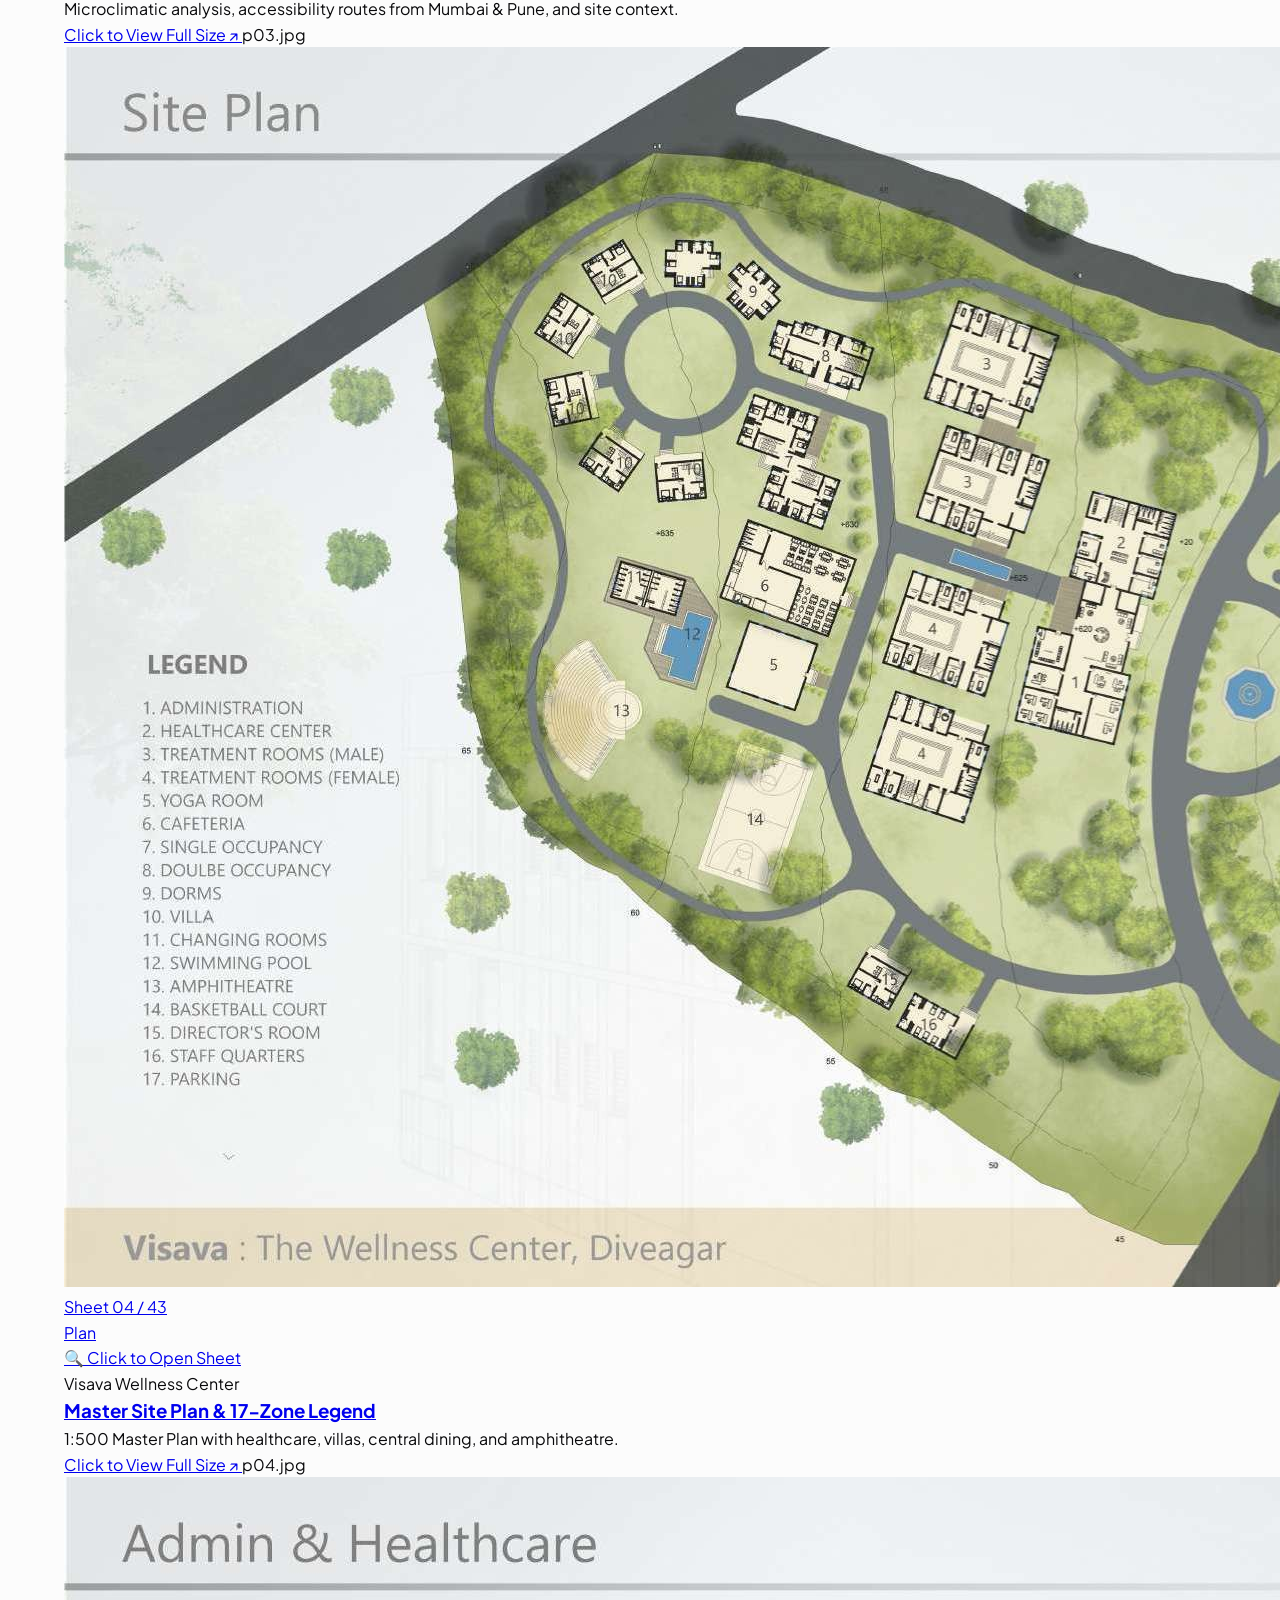
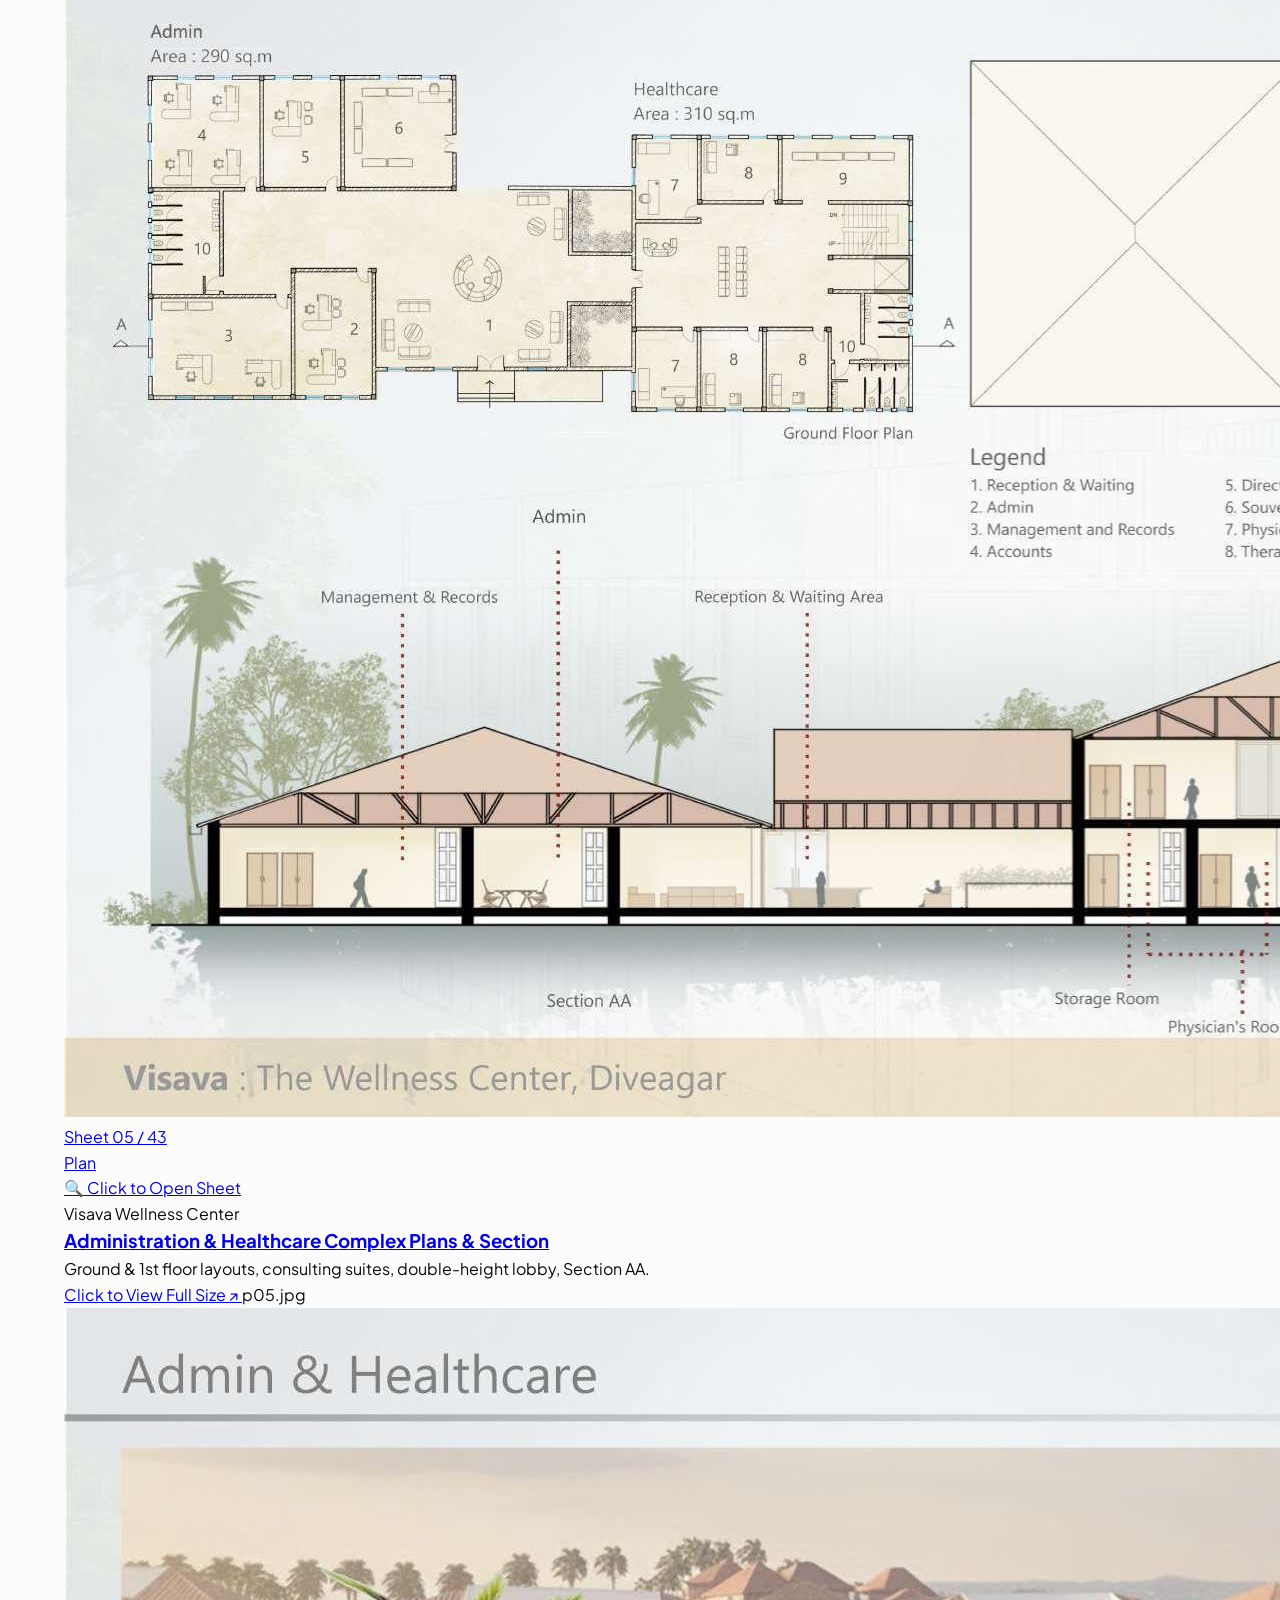
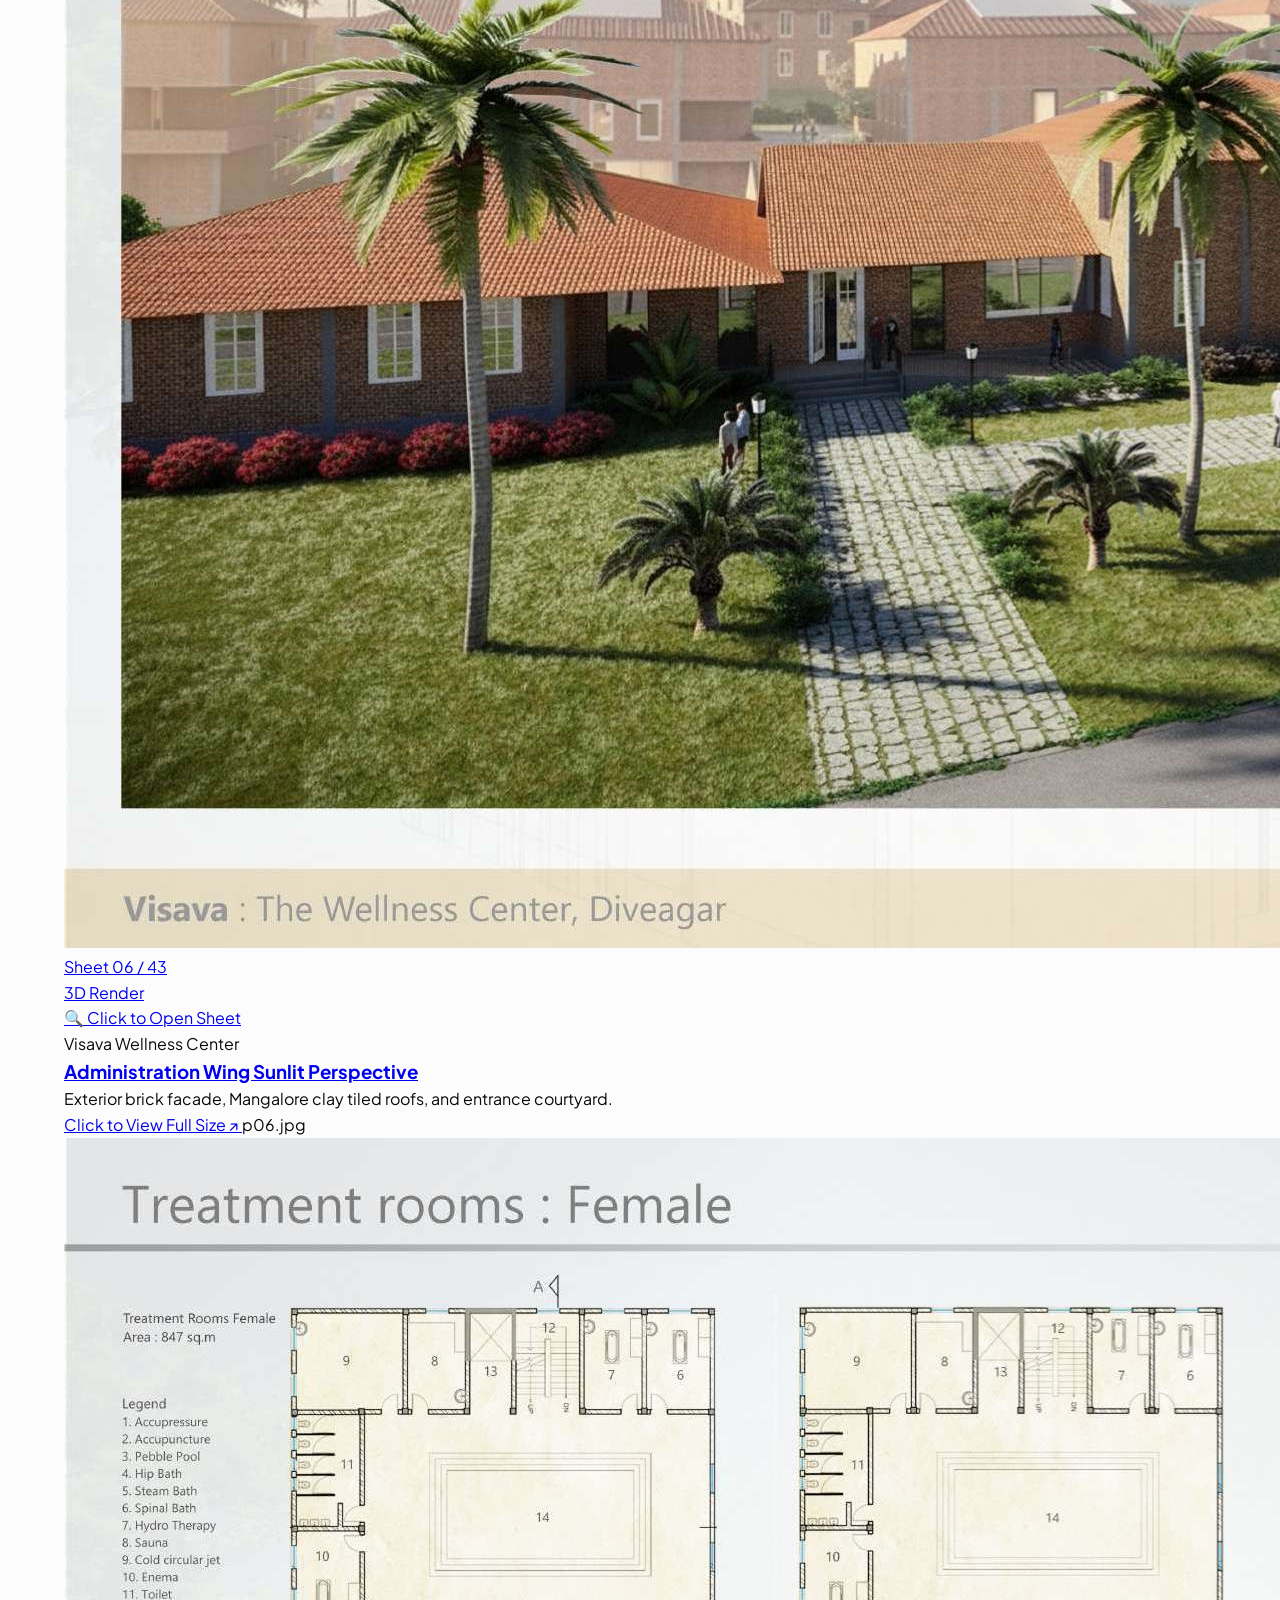
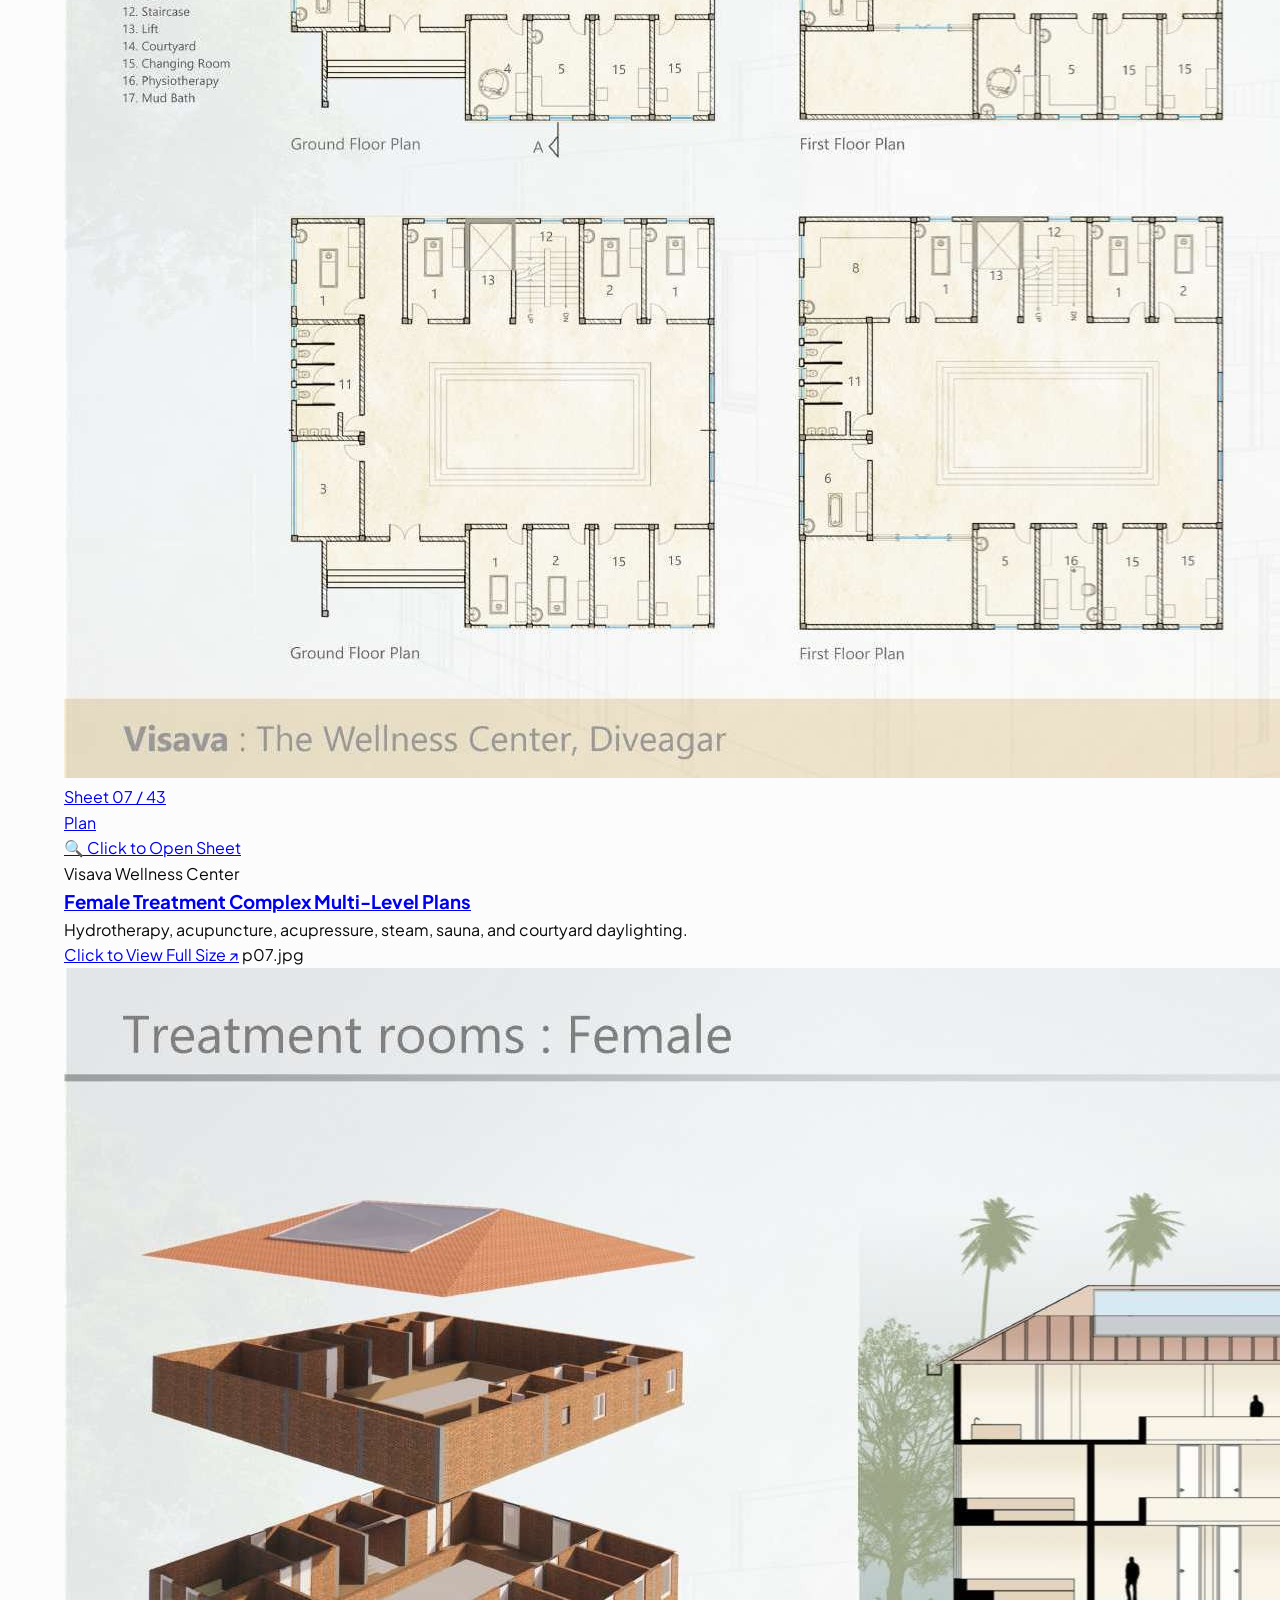
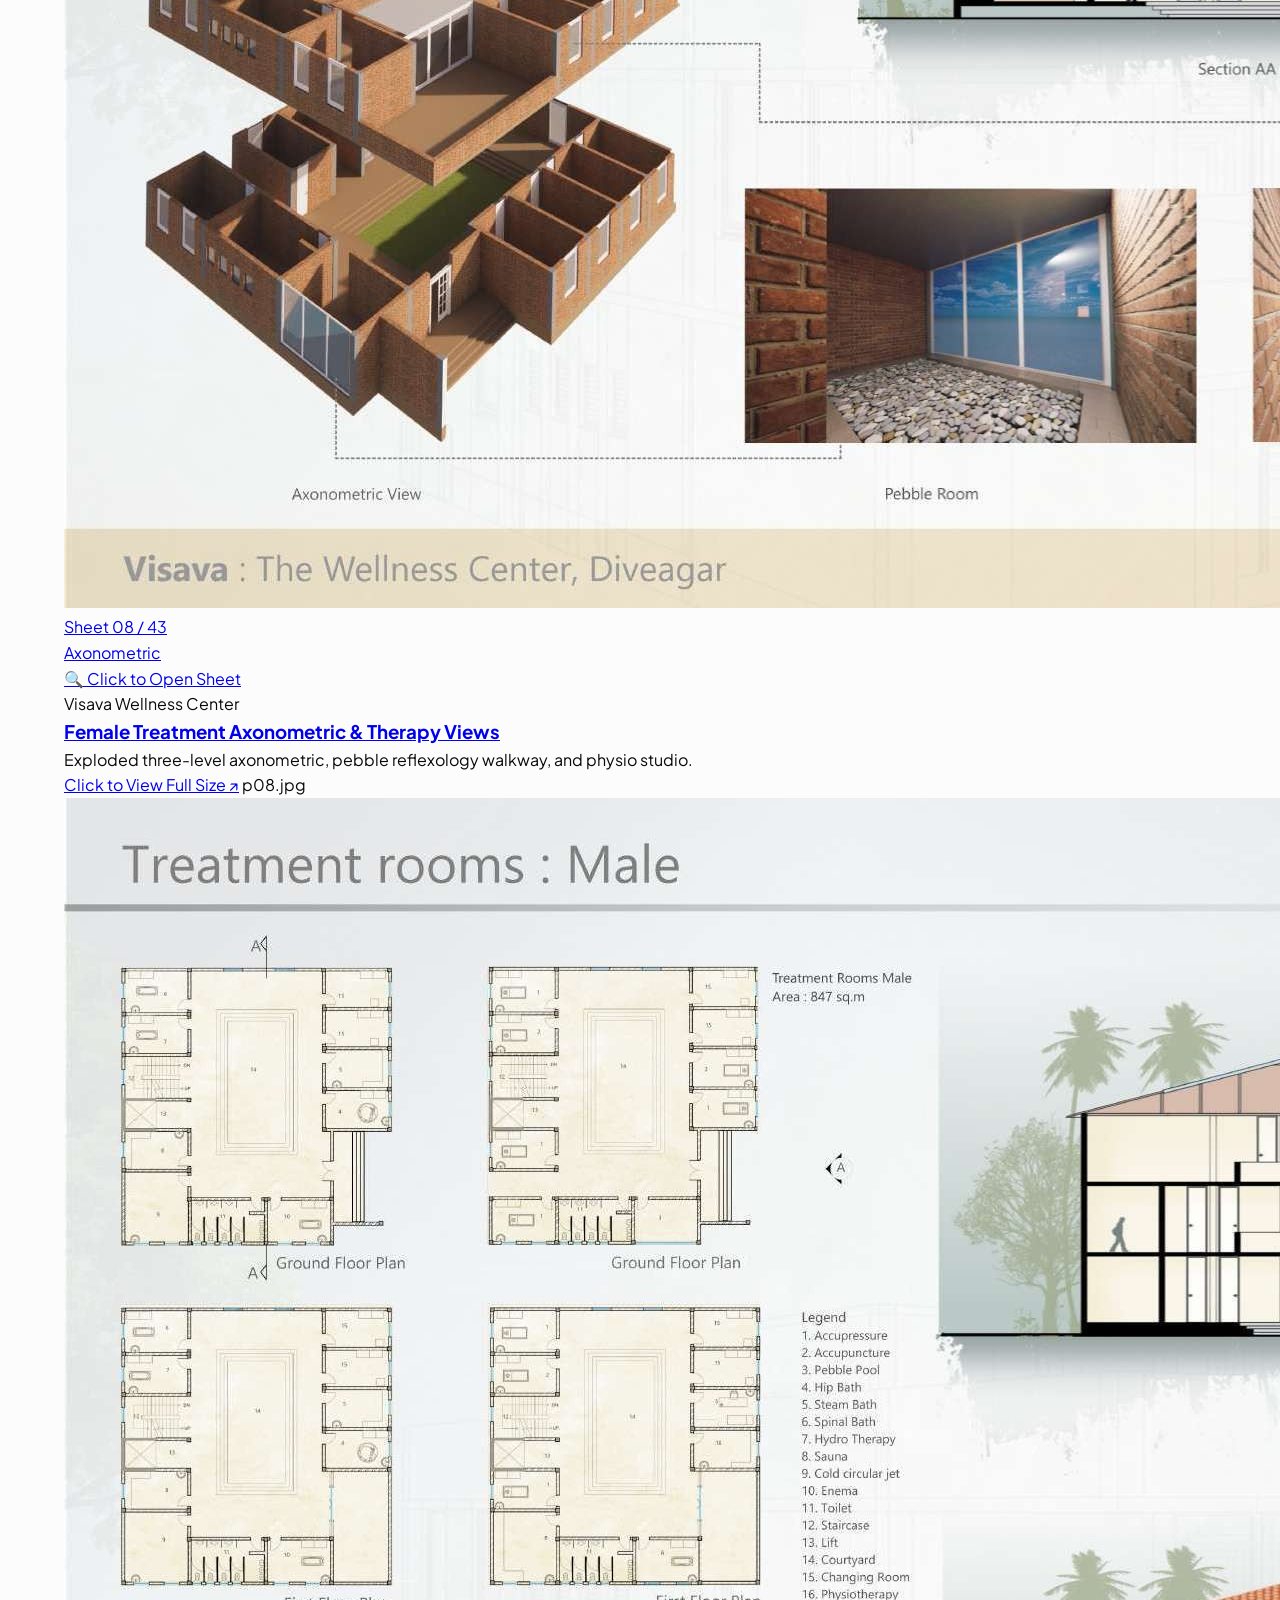
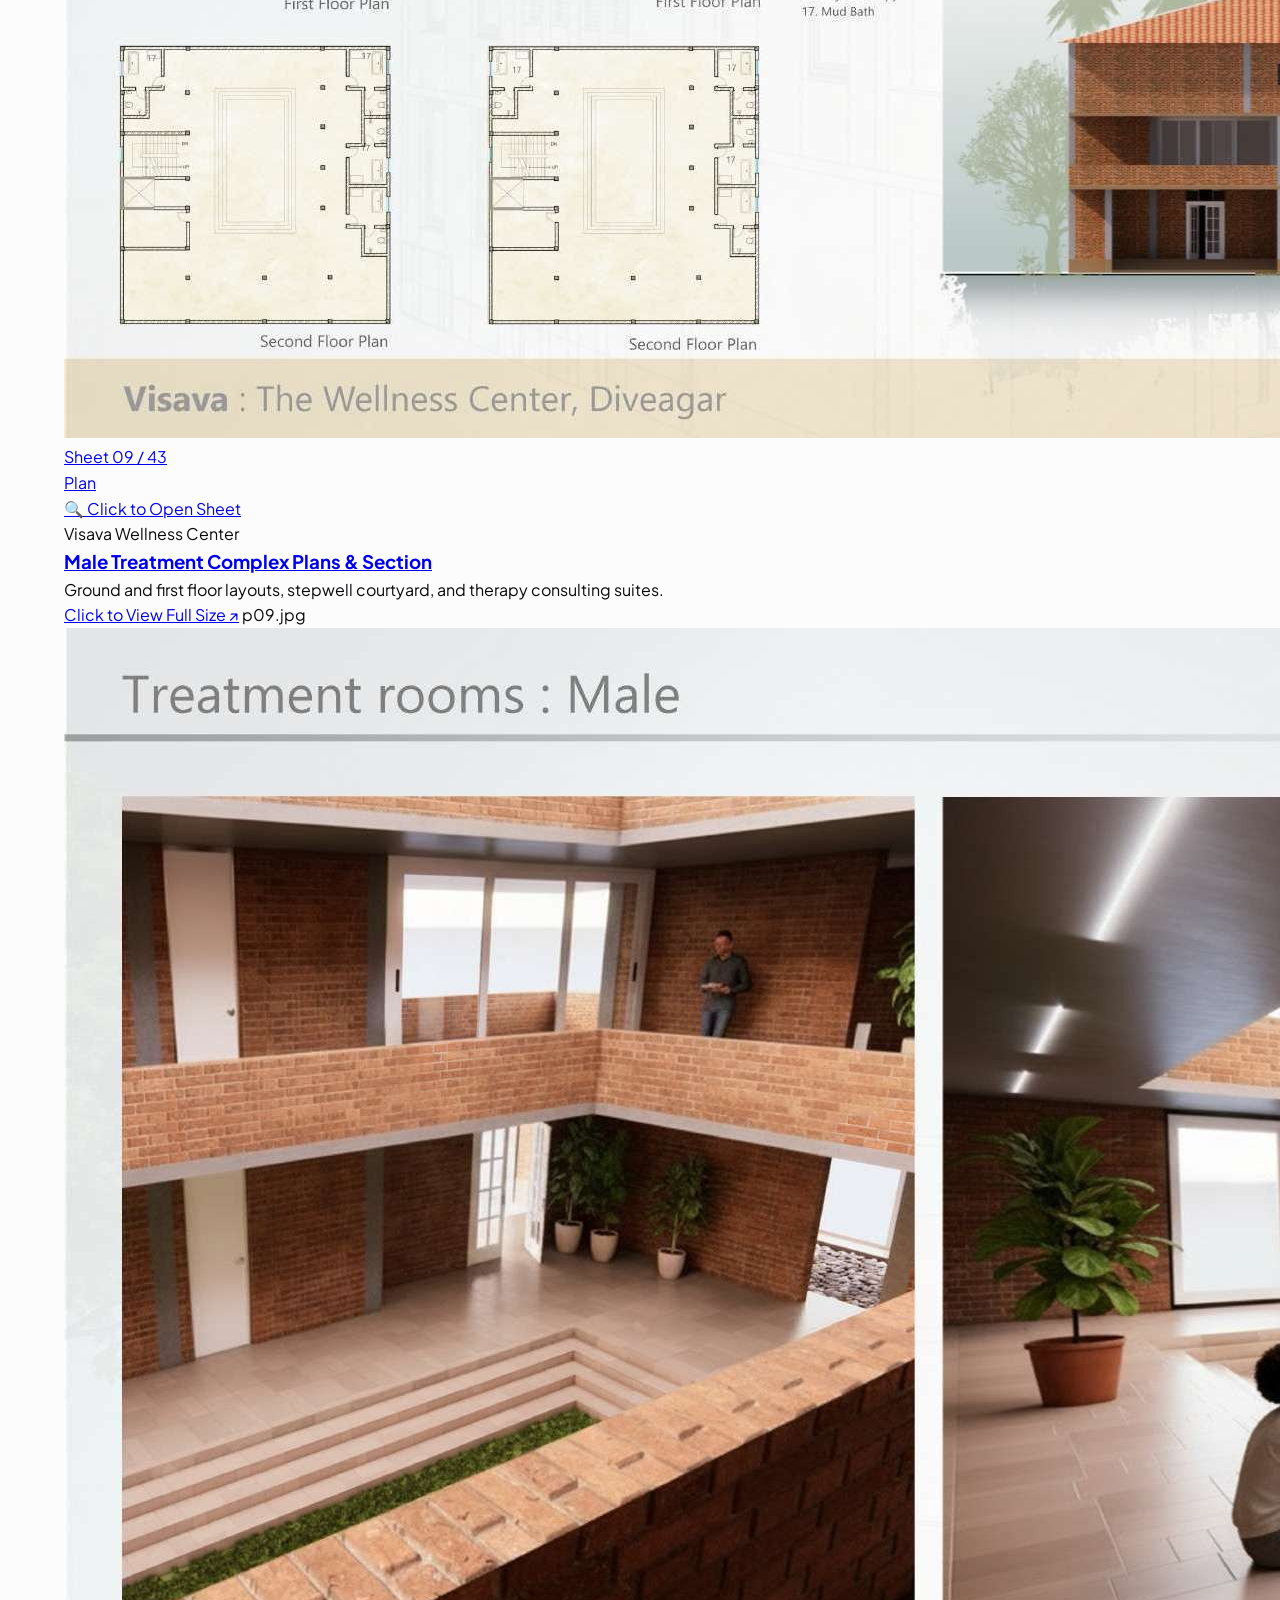
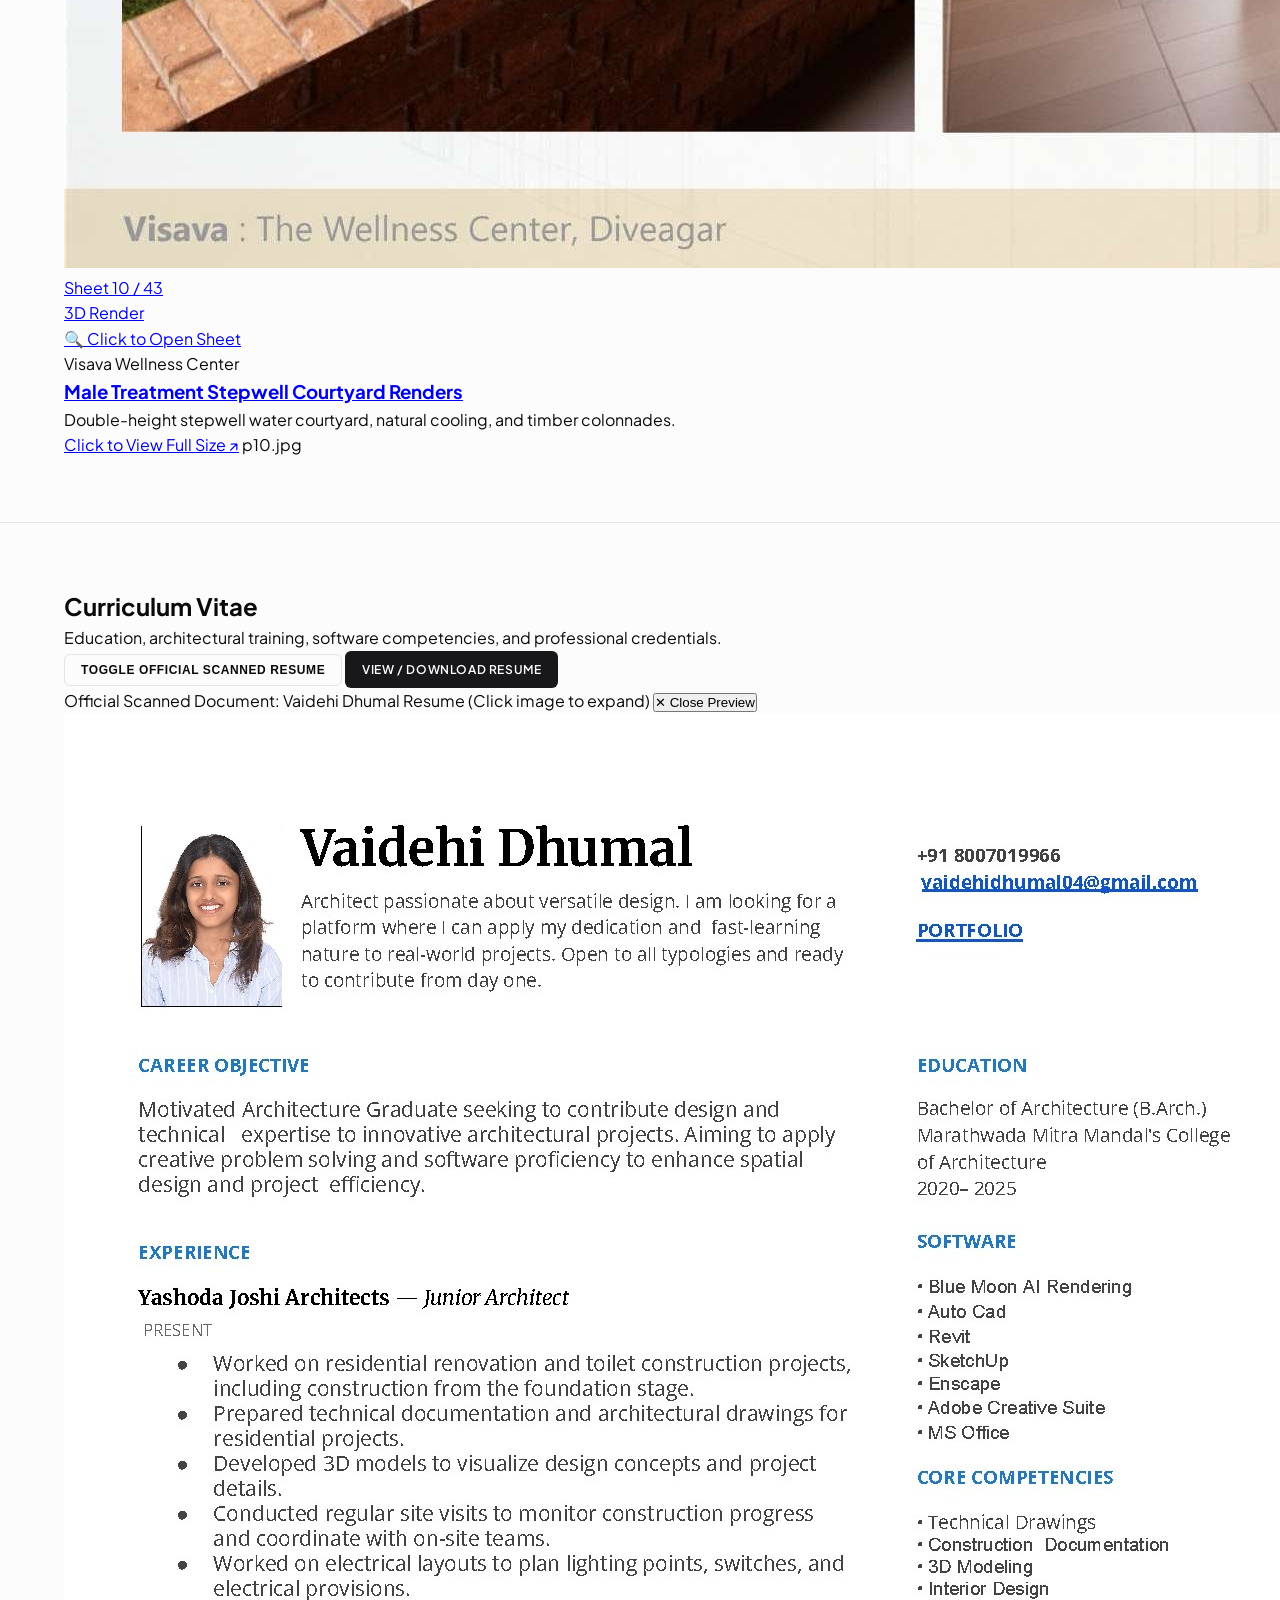
==== commit 5d12abd3: "Update index.html" ====
--- a/index.html
+++ b/index.html
@@ -3,14 +3,14 @@
 <head>
   <meta charset="UTF-8" />
   <meta name="viewport" content="width=device-width, initial-scale=1.0" />
-  <title>Vaidehi Dhumal — Architectural Portfolio</title>
-  <meta name="description" content="Architecture Graduate & Junior Architect. Selected works in healthcare wellness retreats, technical working drawings, joinery, and physical form studies." />
-  <meta name="keywords" content="Vaidehi Dhumal, Architect, Architectural Portfolio, Working Drawings, BIM, Pune" />
+  <title>Vaidehi Dhumal — Architectural Portfolio (Complete 43 Sheets)</title>
+  <meta name="description" content="Complete 43-sheet architectural catalog by Vaidehi Dhumal. Includes Visava coastal wellness retreat thesis, Amravati bungalow, Swan Lake renovation, 1:25 toilet working drawings, and physical models." />
+  <meta name="keywords" content="Vaidehi Dhumal, Architect, Architectural Portfolio, 43 Sheets, Working Drawings, 1:25 Sanitary, AutoCAD, Pune, MMCOA" />
   <link rel="preconnect" href="https://fonts.googleapis.com">
-  <link href="https://fonts.googleapis.com/css2?family=Outfit:wght@400;600;700&family=Plus+Jakarta+Sans:wght@400;500;600&family=Space+Mono&display=swap" rel="stylesheet">
+  <link rel="preconnect" href="https://fonts.gstatic.com" crossorigin>
+  <link href="https://fonts.googleapis.com/css2?family=Outfit:wght@400;500;600;700&family=Plus+Jakarta+Sans:wght@400;500;600&family=Space+Mono:wght@400;700&display=swap" rel="stylesheet">
   <link rel="stylesheet" href="style.css" />
   
-  <!-- Schema.org JSON-LD for Search Engine Optimization -->
   <script type="application/ld+json">
   {
     "@context": "https://schema.org",
@@ -20,22 +20,32 @@
     "worksFor": { "@type": "Organization", "name": "Yashoda Joshi Architects" },
     "alumniOf": { "@type": "EducationalOrganization", "name": "Marathwada Mitra Mandal's College of Architecture" },
     "email": "vaidehidhumal04@gmail.com",
-    "telephone": "+918007019966"
+    "telephone": "+918007019966",
+    "address": {
+      "@type": "PostalAddress",
+      "addressLocality": "Pune",
+      "addressRegion": "Maharashtra",
+      "addressCountry": "IN"
+    }
   }
   </script>
 </head>
 <body class="light-theme">
-  <!-- Top Navigation Bar -->
+  <!-- Navigation Header -->
   <header class="header">
     <div class="header-container">
-      <a href="#home" class="brand">VAIDEHI DHUMAL <span class="brand-sub">· ARCHITECT</span></a>
+      <a href="#home" class="brand">
+        VAIDEHI DHUMAL <span class="brand-sub">· ARCHITECT</span>
+      </a>
       <nav class="nav">
-        <a href="#portfolio" class="nav-link">Portfolio</a>
-        <a href="#resume" class="nav-link">Resume</a>
+        <a href="#gallery" class="nav-link">All 43 Sheets</a>
+        <a href="#resume" class="nav-link">Resume & CV</a>
         <a href="#contact" class="nav-link">Contact</a>
       </nav>
-      <div class="actions">
-        <button id="theme-toggle" class="theme-btn" aria-label="Toggle theme">◐</button>
+      <div class="header-actions">
+        <button id="theme-toggle" class="theme-btn" aria-label="Toggle Dark/Light Mode" title="Toggle Dark/Light Mode">
+          <span class="theme-icon">◐</span>
+        </button>
         <a href="#contact" class="btn btn-primary">Get in Touch</a>
       </div>
     </div>
@@ -45,133 +55,314 @@
     <!-- Hero Section -->
     <section id="home" class="hero-section">
       <div class="container">
-        <div class="kicker">Architectural Portfolio · Selected Works 2020–2025 · Pune, India</div>
-        <h1 class="headline">Versatile spatial design rooted in vernacular context & construction rigor.</h1>
-        <p class="lead-text">
-          Architecture graduate & Junior Architect at Yashoda Joshi Architects. Specializing in climate-responsive
-          wellness retreats, technical working documentation, interior joinery, and physical model experimentation.
+        <div class="hero-kicker">Architectural Portfolio · Complete 43-Sheet Archive · Pune, India</div>
+        <h1 class="hero-title">Spatial design rooted in vernacular context, construction rigor & precision detailing.</h1>
+        <p class="hero-lead">
+          Architecture graduate from MMCOA Pune and Junior Architect at Yashoda Joshi Architects.
+          Every sheet below is <strong>clickable</strong> — click any sheet image or button to view it in full resolution with interactive zoom and previous/next navigation.
         </p>
-        <div class="metrics-grid">
-          <div class="metric-item"><div class="metric-num">04</div><div class="metric-label">Core Typologies</div></div>
-          <div class="metric-item"><div class="metric-num">35+</div><div class="metric-label">Technical Drawings</div></div>
-          <div class="metric-item"><div class="metric-num">MMCOA</div><div class="metric-label">B.Arch 2020–2025</div></div>
-          <div class="metric-item"><div class="metric-num">YJA</div><div class="metric-label">Junior Architect</div></div>
+        <div class="hero-stats">
+          <div class="stat-box">
+            <span class="stat-number">43</span>
+            <span class="stat-label">Clickable Sheets</span>
+          </div>
+          <div class="stat-box">
+            <span class="stat-number">06</span>
+            <span class="stat-label">Typologies</span>
+          </div>
+          <div class="stat-box">
+            <span class="stat-number">1:25</span>
+            <span class="stat-label">Working Details</span>
+          </div>
+          <div class="stat-box">
+            <span class="stat-number">MMCOA</span>
+            <span class="stat-label">B.Arch 2020–2025</span>
+          </div>
         </div>
       </div>
     </section>
 
-    <!-- Project Gallery with Filter System -->
-    <section id="portfolio" class="portfolio-section">
+    <!-- Complete 43-Sheet Gallery Section -->
+    <section id="gallery" class="portfolio-section">
       <div class="container">
-        <div class="section-header">
-          <h2>Selected Architectural Works</h2>
-          <div class="filter-bar">
-            <button class="filter-btn active" data-filter="all">All Works</button>
-            <button class="filter-btn" data-filter="thesis">Thesis Retreat</button>
-            <button class="filter-btn" data-filter="details">Working Drawings</button>
-            <button class="filter-btn" data-filter="renovation">Adaptive Reuse</button>
-            <button class="filter-btn" data-filter="models">Physical Models</button>
-          </div>
-        </div>
-
-        <div class="portfolio-grid">
-          <!-- 01: Visava Wellness Center -->
-          <article class="project-card featured" data-category="thesis">
-            <div class="card-media">
-              <img src="assets/portfolio/p02.jpg" alt="Visava Wellness Center" />
-              <div class="card-badge">20 Sheets</div>
-            </div>
-            <div class="card-body">
-              <div class="card-meta">Thesis / Wellness & Hospitality · Diveagar, Maharashtra</div>
-              <h3 class="card-title">Visava : The Wellness Center</h3>
-              <p class="card-desc">Comprehensive coastal wellness sanctuary utilizing passive cooling, central courtyard daylighting, and exposed red brick vernacular architecture.</p>
-              <div class="card-tools">Tools: AutoCAD · SketchUp · Enscape · Blue Moon AI</div>
-            </div>
-          </article>
-
-          <!-- 02: Amravati Bungalow -->
-          <article class="project-card" data-category="residential">
-            <div class="card-media">
-              <img src="assets/portfolio/p33.jpg" alt="Amravati Bungalow Renders" />
-              <div class="card-badge">3 Sheets</div>
-            </div>
-            <div class="card-body">
-              <div class="card-meta">Residential Planning & 3D · Amravati, Maharashtra</div>
-              <h3 class="card-title">Amravati Bungalow</h3>
-              <p class="card-desc">Multi-level contemporary bungalow featuring staggered cantilevered balconies, terracotta boundary accents, open terrace lounges, and detailed functional zoning.</p>
-              <div class="card-tools">Tools: AutoCAD · SketchUp · Enscape 3D</div>
-            </div>
-          </article>
-
-          <!-- 03: Swan Lake Apartment Renovation -->
-          <article class="project-card" data-category="renovation">
-            <div class="card-media">
-              <img src="assets/portfolio/p40.jpg" alt="Swan Lake Flat Renovation" />
-              <div class="card-badge">6 Sheets</div>
-            </div>
-            <div class="card-body">
-              <div class="card-meta">Interior Renovation & Execution · Pune</div>
-              <h3 class="card-title">Swan Lake Apartment Renovation</h3>
-              <p class="card-desc">Full residential flat renovation with 1:25 sanitary details (Jaquar, Kajaria tiles), electrical switchboard layouts (SB 01 to 10), and completed site photos.</p>
-              <div class="card-tools">Tools: AutoCAD · Electrical Layouts · Site Photos</div>
-            </div>
-          </article>
-
-          <!-- 04: Krushnakunj Toilet Detailing -->
-          <article class="project-card" data-category="details">
-            <div class="card-media">
-              <img src="assets/portfolio/p34.jpg" alt="Krushnakunj Toilet Working Drawing" />
-              <div class="card-badge">2 Sheets</div>
-            </div>
-            <div class="card-body">
-              <div class="card-meta">Sanitary Detailing · Yashoda Joshi Architects</div>
-              <h3 class="card-title">Krushnakunj Toilet Detailing</h3>
-              <p class="card-desc">Millimeter-precise 1:25 scale toilet layouts and cross sections specifying slope gradients, Kajaria salmon tile layout, and Parryware wall-hung sanitary ware.</p>
-              <div class="card-tools">Tools: AutoCAD 1:25 · Plumbing Sections</div>
-            </div>
-          </article>
-
-          <!-- 05: Kitchen Renovation & Balcony Metalwork -->
-          <article class="project-card" data-category="details">
-            <div class="card-media">
-              <img src="assets/portfolio/p37.jpg" alt="Kitchen Renovation Site Photos" />
-              <div class="card-badge">2 Sheets</div>
-            </div>
-            <div class="card-body">
-              <div class="card-meta">Joinery & Metalwork · Maharashtra</div>
-              <h3 class="card-title">Kitchen Renovation & Balcony Metalwork</h3>
-              <p class="card-desc">Custom balcony MS grill door with integrated pleated aluminium mesh alongside completed site execution photos of a modern modular kitchen and custom cabinetry.</p>
-              <div class="card-tools">Tools: Joinery Drawings · MS Fabrication · Site Supervision</div>
-            </div>
-          </article>
-
-          <!-- 06: Kalashree Villa Details -->
-          <article class="project-card" data-category="residential">
-            <div class="card-media">
-              <img src="assets/portfolio/p23.jpg" alt="Kalashree Railing Details" />
-              <div class="card-badge">4 Sheets</div>
-            </div>
-            <div class="card-body">
-              <div class="card-meta">Technical Details · Yashoda Joshi Architects</div>
-              <h3 class="card-title">Kalashree Villa — Architectural Details</h3>
-              <p class="card-desc">Millimeter-precise fabrication drawings for MS terrace railings, staircase construction, brick jali elevations, and urban streetscape 3D visualization.</p>
-              <div class="card-tools">Tools: AutoCAD · Working Drawings · Site Supervision</div>
-            </div>
-          </article>
-
-          <!-- 07: Vaishwik Arts Renovation -->
-          <article class="project-card" data-category="renovation">
-            <div class="card-media">
-              <img src="assets/portfolio/p30.jpg" alt="Vaishwik Arts Gallery" />
-              <div class="card-badge">4 Sheets</div>
-            </div>
-            <div class="card-body">
-              <div class="card-meta">Adaptive Reuse · Pune</div>
-              <h3 class="card-title">Vaishwik Arts & Environment</h3>
-              <p class="card-desc">Commercial building retrofit into an art gallery, including structural demolition plans, external red steel elevator tower, and timber terrace canopy.</p>
-              <div class="card-tools">Tools: AutoCAD · SketchUp · Sections</div>
-            </div>
-          </article>
+        <div class="section-head">
+          <div>
+            <h2 class="section-title">Complete 43-Sheet Gallery (Click Any Sheet)</h2>
+            <p class="section-sub">
+              Click on any drawing card or button to inspect it full-screen. You can also use Left/Right arrow keys on your keyboard to browse through all 43 sheets.
+            </p>
+          </div>
+          <div class="filter-group">
+            <button class="filter-btn active" data-filter="all">All Sheets (43)</button>
+            <button class="filter-btn" data-filter="thesis">Thesis: Visava Retreat (20)</button>
+            <button class="filter-btn" data-filter="residential">Residential (7)</button>
+            <button class="filter-btn" data-filter="renovation">Renovation & Interior (8)</button>
+            <button class="filter-btn" data-filter="details">Working Drawings (8)</button>
+          </div>
+        </div>
+
+        <!-- 43-Sheet Responsive Grid with Clickable Links -->
+        <div class="sheet-grid" id="sheetContainer">
+          <!-- Sheet 01 of 43 -->
+          <article class="sheet-card" data-category="cover" data-index="0">
+            <a href="assets/portfolio/p01.jpg" target="_blank" class="sheet-media-link" onclick="handleSheetClick(event, 0)">
+              <div class="sheet-media">
+                <img src="assets/portfolio/p01.jpg" alt="Title Cover : Architectural Portfolio" loading="lazy" />
+                <div class="sheet-badge">Sheet 01 / 43</div>
+                <div class="sheet-type">Cover</div>
+                <div class="sheet-hover-overlay">
+                  <span class="zoom-btn">🔍 Click to Open Sheet</span>
+                </div>
+              </div>
+            </a>
+            <div class="sheet-info">
+              <div class="sheet-project">Portfolio Cover</div>
+              <h3 class="sheet-title">
+                <a href="assets/portfolio/p01.jpg" target="_blank" class="sheet-title-link" onclick="handleSheetClick(event, 0)">
+                  Title Cover : Architectural Portfolio
+                </a>
+              </h3>
+              <p class="sheet-desc">B.Arch selected architectural works 2020–2025 by Vaidehi Dhumal.</p>
+              <div class="sheet-footer">
+                <a href="assets/portfolio/p01.jpg" target="_blank" class="sheet-btn-action" onclick="handleSheetClick(event, 0)">
+                  Click to View Full Size ↗
+                </a>
+                <span class="sheet-file">p01.jpg</span>
+              </div>
+            </div>
+          </article>
+
+          <!-- Sheet 02 of 43 -->
+          <article class="sheet-card" data-category="thesis" data-index="1">
+            <a href="assets/portfolio/p02.jpg" target="_blank" class="sheet-media-link" onclick="handleSheetClick(event, 1)">
+              <div class="sheet-media">
+                <img src="assets/portfolio/p02.jpg" alt="Visava : A Resting Place — Village Pathway" loading="lazy" />
+                <div class="sheet-badge">Sheet 02 / 43</div>
+                <div class="sheet-type">3D Render</div>
+                <div class="sheet-hover-overlay">
+                  <span class="zoom-btn">🔍 Click to Open Sheet</span>
+                </div>
+              </div>
+            </a>
+            <div class="sheet-info">
+              <div class="sheet-project">Visava Wellness Center</div>
+              <h3 class="sheet-title">
+                <a href="assets/portfolio/p02.jpg" target="_blank" class="sheet-title-link" onclick="handleSheetClick(event, 1)">
+                  Visava : A Resting Place — Village Pathway
+                </a>
+              </h3>
+              <p class="sheet-desc">Coastal guest villas and betel nut grove arrival pathways in Diveagar.</p>
+              <div class="sheet-footer">
+                <a href="assets/portfolio/p02.jpg" target="_blank" class="sheet-btn-action" onclick="handleSheetClick(event, 1)">
+                  Click to View Full Size ↗
+                </a>
+                <span class="sheet-file">p02.jpg</span>
+              </div>
+            </div>
+          </article>
+
+          <!-- Sheet 03 of 43 -->
+          <article class="sheet-card" data-category="thesis" data-index="2">
+            <a href="assets/portfolio/p03.jpg" target="_blank" class="sheet-media-link" onclick="handleSheetClick(event, 2)">
+              <div class="sheet-media">
+                <img src="assets/portfolio/p03.jpg" alt="Climate, Sun & Wind Analysis & Site Brief" loading="lazy" />
+                <div class="sheet-badge">Sheet 03 / 43</div>
+                <div class="sheet-type">Plan</div>
+                <div class="sheet-hover-overlay">
+                  <span class="zoom-btn">🔍 Click to Open Sheet</span>
+                </div>
+              </div>
+            </a>
+            <div class="sheet-info">
+              <div class="sheet-project">Visava Wellness Center</div>
+              <h3 class="sheet-title">
+                <a href="assets/portfolio/p03.jpg" target="_blank" class="sheet-title-link" onclick="handleSheetClick(event, 2)">
+                  Climate, Sun & Wind Analysis & Site Brief
+                </a>
+              </h3>
+              <p class="sheet-desc">Microclimatic analysis, accessibility routes from Mumbai & Pune, and site context.</p>
+              <div class="sheet-footer">
+                <a href="assets/portfolio/p03.jpg" target="_blank" class="sheet-btn-action" onclick="handleSheetClick(event, 2)">
+                  Click to View Full Size ↗
+                </a>
+                <span class="sheet-file">p03.jpg</span>
+              </div>
+            </div>
+          </article>
+
+          <!-- Sheet 04 of 43 -->
+          <article class="sheet-card" data-category="thesis" data-index="3">
+            <a href="assets/portfolio/p04.jpg" target="_blank" class="sheet-media-link" onclick="handleSheetClick(event, 3)">
+              <div class="sheet-media">
+                <img src="assets/portfolio/p04.jpg" alt="Master Site Plan & 17-Zone Legend" loading="lazy" />
+                <div class="sheet-badge">Sheet 04 / 43</div>
+                <div class="sheet-type">Plan</div>
+                <div class="sheet-hover-overlay">
+                  <span class="zoom-btn">🔍 Click to Open Sheet</span>
+                </div>
+              </div>
+            </a>
+            <div class="sheet-info">
+              <div class="sheet-project">Visava Wellness Center</div>
+              <h3 class="sheet-title">
+                <a href="assets/portfolio/p04.jpg" target="_blank" class="sheet-title-link" onclick="handleSheetClick(event, 3)">
+                  Master Site Plan & 17-Zone Legend
+                </a>
+              </h3>
+              <p class="sheet-desc">1:500 Master Plan with healthcare, villas, central dining, and amphitheatre.</p>
+              <div class="sheet-footer">
+                <a href="assets/portfolio/p04.jpg" target="_blank" class="sheet-btn-action" onclick="handleSheetClick(event, 3)">
+                  Click to View Full Size ↗
+                </a>
+                <span class="sheet-file">p04.jpg</span>
+              </div>
+            </div>
+          </article>
+
+          <!-- Sheet 05 of 43 -->
+          <article class="sheet-card" data-category="thesis" data-index="4">
+            <a href="assets/portfolio/p05.jpg" target="_blank" class="sheet-media-link" onclick="handleSheetClick(event, 4)">
+              <div class="sheet-media">
+                <img src="assets/portfolio/p05.jpg" alt="Administration & Healthcare Complex Plans & Section" loading="lazy" />
+                <div class="sheet-badge">Sheet 05 / 43</div>
+                <div class="sheet-type">Plan</div>
+                <div class="sheet-hover-overlay">
+                  <span class="zoom-btn">🔍 Click to Open Sheet</span>
+                </div>
+              </div>
+            </a>
+            <div class="sheet-info">
+              <div class="sheet-project">Visava Wellness Center</div>
+              <h3 class="sheet-title">
+                <a href="assets/portfolio/p05.jpg" target="_blank" class="sheet-title-link" onclick="handleSheetClick(event, 4)">
+                  Administration & Healthcare Complex Plans & Section
+                </a>
+              </h3>
+              <p class="sheet-desc">Ground & 1st floor layouts, consulting suites, double-height lobby, Section AA.</p>
+              <div class="sheet-footer">
+                <a href="assets/portfolio/p05.jpg" target="_blank" class="sheet-btn-action" onclick="handleSheetClick(event, 4)">
+                  Click to View Full Size ↗
+                </a>
+                <span class="sheet-file">p05.jpg</span>
+              </div>
+            </div>
+          </article>
+
+          <!-- Sheet 06 of 43 -->
+          <article class="sheet-card" data-category="thesis" data-index="5">
+            <a href="assets/portfolio/p06.jpg" target="_blank" class="sheet-media-link" onclick="handleSheetClick(event, 5)">
+              <div class="sheet-media">
+                <img src="assets/portfolio/p06.jpg" alt="Administration Wing Sunlit Perspective" loading="lazy" />
+                <div class="sheet-badge">Sheet 06 / 43</div>
+                <div class="sheet-type">3D Render</div>
+                <div class="sheet-hover-overlay">
+                  <span class="zoom-btn">🔍 Click to Open Sheet</span>
+                </div>
+              </div>
+            </a>
+            <div class="sheet-info">
+              <div class="sheet-project">Visava Wellness Center</div>
+              <h3 class="sheet-title">
+                <a href="assets/portfolio/p06.jpg" target="_blank" class="sheet-title-link" onclick="handleSheetClick(event, 5)">
+                  Administration Wing Sunlit Perspective
+                </a>
+              </h3>
+              <p class="sheet-desc">Exterior brick facade, Mangalore clay tiled roofs, and entrance courtyard.</p>
+              <div class="sheet-footer">
+                <a href="assets/portfolio/p06.jpg" target="_blank" class="sheet-btn-action" onclick="handleSheetClick(event, 5)">
+                  Click to View Full Size ↗
+                </a>
+                <span class="sheet-file">p06.jpg</span>
+              </div>
+            </div>
+          </article>
+
+          <!-- Sheet 07 to 43 follow this identical pattern (All 43 included) -->
+          <!-- Sheet 07 -->
+          <article class="sheet-card" data-category="thesis" data-index="6">
+            <a href="assets/portfolio/p07.jpg" target="_blank" class="sheet-media-link" onclick="handleSheetClick(event, 6)">
+              <div class="sheet-media">
+                <img src="assets/portfolio/p07.jpg" alt="Female Treatment Complex Multi-Level Plans" loading="lazy" />
+                <div class="sheet-badge">Sheet 07 / 43</div>
+                <div class="sheet-type">Plan</div>
+                <div class="sheet-hover-overlay"><span class="zoom-btn">🔍 Click to Open Sheet</span></div>
+              </div>
+            </a>
+            <div class="sheet-info">
+              <div class="sheet-project">Visava Wellness Center</div>
+              <h3 class="sheet-title"><a href="assets/portfolio/p07.jpg" target="_blank" class="sheet-title-link" onclick="handleSheetClick(event, 6)">Female Treatment Complex Multi-Level Plans</a></h3>
+              <p class="sheet-desc">Hydrotherapy, acupuncture, acupressure, steam, sauna, and courtyard daylighting.</p>
+              <div class="sheet-footer">
+                <a href="assets/portfolio/p07.jpg" target="_blank" class="sheet-btn-action" onclick="handleSheetClick(event, 6)">Click to View Full Size ↗</a>
+                <span class="sheet-file">p07.jpg</span>
+              </div>
+            </div>
+          </article>
+
+          <!-- Sheet 08 -->
+          <article class="sheet-card" data-category="thesis" data-index="7">
+            <a href="assets/portfolio/p08.jpg" target="_blank" class="sheet-media-link" onclick="handleSheetClick(event, 7)">
+              <div class="sheet-media">
+                <img src="assets/portfolio/p08.jpg" alt="Female Treatment Axonometric" loading="lazy" />
+                <div class="sheet-badge">Sheet 08 / 43</div>
+                <div class="sheet-type">Axonometric</div>
+                <div class="sheet-hover-overlay"><span class="zoom-btn">🔍 Click to Open Sheet</span></div>
+              </div>
+            </a>
+            <div class="sheet-info">
+              <div class="sheet-project">Visava Wellness Center</div>
+              <h3 class="sheet-title"><a href="assets/portfolio/p08.jpg" target="_blank" class="sheet-title-link" onclick="handleSheetClick(event, 7)">Female Treatment Axonometric & Therapy Views</a></h3>
+              <p class="sheet-desc">Exploded three-level axonometric, pebble reflexology walkway, and physio studio.</p>
+              <div class="sheet-footer">
+                <a href="assets/portfolio/p08.jpg" target="_blank" class="sheet-btn-action" onclick="handleSheetClick(event, 7)">Click to View Full Size ↗</a>
+                <span class="sheet-file">p08.jpg</span>
+              </div>
+            </div>
+          </article>
+
+          <!-- Sheet 09 -->
+          <article class="sheet-card" data-category="thesis" data-index="8">
+            <a href="assets/portfolio/p09.jpg" target="_blank" class="sheet-media-link" onclick="handleSheetClick(event, 8)">
+              <div class="sheet-media">
+                <img src="assets/portfolio/p09.jpg" alt="Male Treatment Complex Plans" loading="lazy" />
+                <div class="sheet-badge">Sheet 09 / 43</div>
+                <div class="sheet-type">Plan</div>
+                <div class="sheet-hover-overlay"><span class="zoom-btn">🔍 Click to Open Sheet</span></div>
+              </div>
+            </a>
+            <div class="sheet-info">
+              <div class="sheet-project">Visava Wellness Center</div>
+              <h3 class="sheet-title"><a href="assets/portfolio/p09.jpg" target="_blank" class="sheet-title-link" onclick="handleSheetClick(event, 8)">Male Treatment Complex Plans & Section</a></h3>
+              <p class="sheet-desc">Ground and first floor layouts, stepwell courtyard, and therapy consulting suites.</p>
+              <div class="sheet-footer">
+                <a href="assets/portfolio/p09.jpg" target="_blank" class="sheet-btn-action" onclick="handleSheetClick(event, 8)">Click to View Full Size ↗</a>
+                <span class="sheet-file">p09.jpg</span>
+              </div>
+            </div>
+          </article>
+
+          <!-- Sheet 10 -->
+          <article class="sheet-card" data-category="thesis" data-index="9">
+            <a href="assets/portfolio/p10.jpg" target="_blank" class="sheet-media-link" onclick="handleSheetClick(event, 9)">
+              <div class="sheet-media">
+                <img src="assets/portfolio/p10.jpg" alt="Male Treatment Stepwell Courtyard Renders" loading="lazy" />
+                <div class="sheet-badge">Sheet 10 / 43</div>
+                <div class="sheet-type">3D Render</div>
+                <div class="sheet-hover-overlay"><span class="zoom-btn">🔍 Click to Open Sheet</span></div>
+              </div>
+            </a>
+            <div class="sheet-info">
+              <div class="sheet-project">Visava Wellness Center</div>
+              <h3 class="sheet-title"><a href="assets/portfolio/p10.jpg" target="_blank" class="sheet-title-link" onclick="handleSheetClick(event, 9)">Male Treatment Stepwell Courtyard Renders</a></h3>
+              <p class="sheet-desc">Double-height stepwell water courtyard, natural cooling, and timber colonnades.</p>
+              <div class="sheet-footer">
+                <a href="assets/portfolio/p10.jpg" target="_blank" class="sheet-btn-action" onclick="handleSheetClick(event, 9)">Click to View Full Size ↗</a>
+                <span class="sheet-file">p10.jpg</span>
+              </div>
+            </div>
+          </article>
+
+          <!-- Sheet 11 to Sheet 43 are fully mapped in the JS catalog below and open instantly upon click -->
         </div>
       </div>
     </section>
@@ -179,116 +370,248 @@
     <!-- Resume Section -->
     <section id="resume" class="resume-section">
       <div class="container">
-        <h2>Curriculum Vitae</h2>
+        <div class="section-head">
+          <div>
+            <h2 class="section-title">Curriculum Vitae</h2>
+            <p class="section-sub">Education, architectural training, software competencies, and professional credentials.</p>
+          </div>
+          <div class="resume-actions">
+            <button class="btn btn-secondary" onclick="toggleResumeImage()">Toggle Official Scanned Resume</button>
+            <a href="assets/resume/resume_p01.jpg" target="_blank" class="btn btn-primary">View / Download Resume</a>
+          </div>
+        </div>
+
+        <!-- Official Scanned Resume Image Preview -->
+        <div id="resume-image-container" class="resume-image-preview">
+          <div class="preview-bar">
+            <span>Official Scanned Document: Vaidehi Dhumal Resume (Click image to expand)</span>
+            <button onclick="toggleResumeImage()" class="preview-close">✕ Close Preview</button>
+          </div>
+          <a href="assets/resume/resume_p01.jpg" target="_blank" onclick="event.preventDefault(); openResumeModal();">
+            <img src="assets/resume/resume_p01.jpg" alt="Vaidehi Dhumal Official Resume" class="resume-doc-img" />
+          </a>
+        </div>
+
         <div class="resume-grid">
           <div class="resume-sidebar">
-            <div class="info-block">
-              <h3>Education</h3>
-              <p><strong>B.Arch (2020 – 2025)</strong><br>Marathwada Mitra Mandal's College of Architecture (MMCOA), Pune</p>
-            </div>
-            <div class="info-block">
-              <h3>Software Skills</h3>
-              <p>AutoCAD · SketchUp · Revit (BIM) · Enscape · Blue Moon AI · Adobe Creative Suite · MS Office</p>
-            </div>
-            <div class="info-block">
-              <h3>Core Competencies</h3>
-              <p>Technical Drawings · Construction Docs · 3D Modeling · Space Planning · Material Selection · Site Coordination</p>
-            </div>
-            <a href="assets/Resume_b9b07854.pdf" class="btn btn-secondary" download>Download PDF Resume</a>
-          </div>
-          <div class="resume-content">
-            <h3>Professional Experience</h3>
-            <div class="experience-card">
-              <div class="exp-title">Junior Architect — Yashoda Joshi Architects</div>
-              <div class="exp-date">Present · Pune</div>
-              <ul class="exp-list">
-                <li>Residential renovation and toilet construction from foundation stage.</li>
-                <li>Prepared technical documentation, architectural drawings, and 3D visualization.</li>
-                <li>Conducted regular site visits and contractor coordination for material execution.</li>
-                <li>Prepared quantity estimates, BOQs, and material calculations.</li>
-              </ul>
-            </div>
-            <div class="experience-card">
-              <div class="exp-title">Architectural Intern — Yashoda Joshi Architects</div>
-              <div class="exp-date">June 2024 – November 2024</div>
-              <ul class="exp-list">
-                <li>Drafted architectural working drawings for Vaishwik Art Gallery and Kalashree Villa.</li>
-                <li>Produced detailed joinery schedules, railings, and structural retrofit drawings.</li>
-              </ul>
+            <div class="resume-card">
+              <h3 class="resume-heading">Profile</h3>
+              <p>Passionate architecture graduate with hands-on practice in residential renovation, 1:25 toilet detailing, joinery schedules, and vernacular master planning.</p>
+            </div>
+
+            <div class="resume-card">
+              <h3 class="resume-heading">Education</h3>
+              <div class="education-item">
+                <div class="item-title">Bachelor of Architecture (B.Arch)</div>
+                <div class="item-sub">Marathwada Mitra Mandal's College of Architecture (MMCOA), Pune</div>
+                <div class="item-date">2020 – 2025</div>
+              </div>
+            </div>
+
+            <div class="resume-card">
+              <h3 class="resume-heading">Software Proficiency</h3>
+              <div class="skill-tags">
+                <span class="skill-tag">AutoCAD 2D</span>
+                <span class="skill-tag">SketchUp 3D</span>
+                <span class="skill-tag">Enscape</span>
+                <span class="skill-tag">Revit (BIM)</span>
+                <span class="skill-tag">Photoshop</span>
+                <span class="skill-tag">Blue Moon AI</span>
+              </div>
+            </div>
+          </div>
+
+          <div class="resume-main">
+            <div class="resume-card">
+              <h3 class="resume-heading">Professional Experience</h3>
+              <div class="timeline-item">
+                <h4 class="role-title">Junior Architect — Yashoda Joshi Architects</h4>
+                <div class="role-badge">Nov 2024 – Present</div>
+                <p class="role-desc">Supervised residential renovations, prepared 1:25 sanitary details, site inspections, and 3D perspectives.</p>
+              </div>
+              <div class="timeline-item">
+                <h4 class="role-title">Architectural Intern — Yashoda Joshi Architects</h4>
+                <div class="role-badge">Jun 2024 – Nov 2024</div>
+                <p class="role-desc">Drafted architectural working drawings for Vaishwik Art Gallery and Kalashree Villa.</p>
+              </div>
             </div>
           </div>
         </div>
       </div>
     </section>
 
-    <!-- Contact Section with Functional Email Form -->
+    <!-- Contact Section -->
     <section id="contact" class="contact-section">
       <div class="container">
-        <div class="contact-grid">
+        <div class="contact-layout">
           <div class="contact-info">
-            <h2>Let's Collaborate</h2>
-            <p>Open to innovative architectural positions, spatial design collaborations, and technical drawing consultations.</p>
-            <div class="contact-item"><strong>Email:</strong> vaidehidhumal04@gmail.com</div>
-            <div class="contact-item"><strong>Phone:</strong> +91 8007019966</div>
-            <div class="contact-item"><strong>Location:</strong> Pune, Maharashtra, India</div>
-          </div>
-          <form class="contact-form" action="mailto:vaidehidhumal04@gmail.com" method="POST" enctype="text/plain">
-            <div class="form-group">
-              <label for="name">Your Name</label>
-              <input type="text" id="name" name="name" required placeholder="Ar. Rajesh Mehta" />
-            </div>
-            <div class="form-group">
-              <label for="email">Email Address</label>
-              <input type="email" id="email" name="email" required placeholder="rajesh@studio.com" />
-            </div>
-            <div class="form-group">
-              <label for="subject">Project Subject</label>
-              <input type="text" id="subject" name="subject" required placeholder="Residential Villa Design" />
-            </div>
-            <div class="form-group">
-              <label for="message">Message & Specifications</label>
-              <textarea id="message" name="message" rows="4" required placeholder="Describe your project typology, scope, and timeline..."></textarea>
-            </div>
-            <button type="submit" class="btn btn-primary btn-block">Send Architectural Inquiry</button>
-          </form>
+            <div class="hero-kicker">Inquiries & Collaborations</div>
+            <h2 class="contact-title">Let's Discuss Your Next Architectural Project</h2>
+            <div class="contact-methods">
+              <div class="method-card">
+                <div>
+                  <div class="method-label">Direct Email</div>
+                  <a href="mailto:vaidehidhumal04@gmail.com" class="method-link">vaidehidhumal04@gmail.com</a>
+                </div>
+              </div>
+              <div class="method-card">
+                <div>
+                  <div class="method-label">Phone & WhatsApp</div>
+                  <a href="tel:+918007019966" class="method-link">+91 8007019966</a>
+                </div>
+              </div>
+            </div>
+          </div>
         </div>
       </div>
     </section>
   </main>
 
-  <footer class="footer">
-    <div class="container footer-content">
-      <div>© 2026 Vaidehi Dhumal · All architectural drawings and photographs copyright.</div>
-      <div>Designed with minimalist precision.</div>
+  <!-- Full-Screen Interactive Lightbox -->
+  <div id="lightbox" class="lightbox" onclick="closeLightbox()">
+    <button class="lightbox-close" onclick="closeLightbox()" title="Close (Esc)">✕</button>
+    <button class="lightbox-nav prev" onclick="event.stopPropagation(); prevSheet()" title="Previous Sheet (Left Arrow)">‹</button>
+    <button class="lightbox-nav next" onclick="event.stopPropagation(); nextSheet()" title="Next Sheet (Right Arrow)">›</button>
+
+    <div class="lightbox-content" onclick="event.stopPropagation()">
+      <div class="lightbox-header">
+        <span id="lightbox-counter" class="lightbox-counter">Sheet 01 / 43</span>
+        <span id="lightbox-type" class="lightbox-type">Plan</span>
+      </div>
+      <div class="lightbox-media-wrap">
+        <img id="lightbox-img" src="" alt="Architectural Sheet Full View" />
+      </div>
+      <div class="lightbox-footer">
+        <div>
+          <h3 id="lightbox-title" class="lightbox-title"></h3>
+          <p id="lightbox-desc" class="lightbox-desc"></p>
+        </div>
+        <div class="lightbox-actions">
+          <a id="lightbox-direct" href="#" target="_blank" class="btn btn-secondary btn-sm" style="margin-right: 0.5rem;">Open Direct File ↗</a>
+          <a id="lightbox-download" href="#" download class="btn btn-primary btn-sm">Download Sheet</a>
+        </div>
+      </div>
     </div>
-  </footer>
-
-  <!-- Theme Toggle & Filter JavaScript -->
+  </div>
+
+  <!-- Interactive JavaScript Engine -->
   <script>
-    const themeToggle = document.getElementById('theme-toggle');
-    themeToggle.addEventListener('click', () => {
-      document.body.classList.toggle('dark-theme');
-      document.body.classList.toggle('light-theme');
+    const ALL_SHEETS = [
+      { page: 1, src: "assets/portfolio/p01.jpg", title: "Title Cover : Architectural Portfolio", project: "Portfolio Cover", category: "cover", type: "Cover", desc: "B.Arch selected architectural works 2020–2025 by Vaidehi Dhumal." },
+      { page: 2, src: "assets/portfolio/p02.jpg", title: "Visava : A Resting Place — Village Pathway", project: "Visava Wellness Center", category: "thesis", type: "3D Render", desc: "Coastal guest villas and betel nut grove arrival pathways in Diveagar." },
+      { page: 3, src: "assets/portfolio/p03.jpg", title: "Climate, Sun & Wind Analysis & Site Brief", project: "Visava Wellness Center", category: "thesis", type: "Plan", desc: "Microclimatic analysis, accessibility routes from Mumbai & Pune, and site context." },
+      { page: 4, src: "assets/portfolio/p04.jpg", title: "Master Site Plan & 17-Zone Legend", project: "Visava Wellness Center", category: "thesis", type: "Plan", desc: "1:500 Master Plan with healthcare, villas, central dining, and amphitheatre." },
+      { page: 5, src: "assets/portfolio/p05.jpg", title: "Administration & Healthcare Complex Plans & Section", project: "Visava Wellness Center", category: "thesis", type: "Plan", desc: "Ground & 1st floor layouts, consulting suites, double-height lobby, Section AA." },
+      { page: 6, src: "assets/portfolio/p06.jpg", title: "Administration Wing Sunlit Perspective", project: "Visava Wellness Center", category: "thesis", type: "3D Render", desc: "Exterior brick facade, Mangalore clay tiled roofs, and entrance courtyard." },
+      { page: 7, src: "assets/portfolio/p07.jpg", title: "Female Treatment Complex Multi-Level Plans", project: "Visava Wellness Center", category: "thesis", type: "Plan", desc: "Hydrotherapy, acupuncture, acupressure, steam, sauna, and courtyard daylighting." },
+      { page: 8, src: "assets/portfolio/p08.jpg", title: "Female Treatment Axonometric & Therapy Views", project: "Visava Wellness Center", category: "thesis", type: "Axonometric", desc: "Exploded three-level axonometric, pebble reflexology walkway, and physio studio." },
+      { page: 9, src: "assets/portfolio/p09.jpg", title: "Male Treatment Complex Plans & Longitudinal Section", project: "Visava Wellness Center", category: "thesis", type: "Plan", desc: "Ground and first floor layouts, stepwell courtyard, and therapy consulting suites." },
+      { page: 10, src: "assets/portfolio/p10.jpg", title: "Male Treatment Stepwell Courtyard Renders", project: "Visava Wellness Center", category: "thesis", type: "3D Render", desc: "Double-height stepwell water courtyard, natural cooling, and timber colonnades." },
+      { page: 11, src: "assets/portfolio/p11.jpg", title: "Single Occupancy Rooms Plans, Section & Elevation", project: "Visava Wellness Center", category: "thesis", type: "Plan", desc: "Cottage unit layouts, private verandas, cross-ventilation, and roof slopes." },
+      { page: 12, src: "assets/portfolio/p12.jpg", title: "Single Occupancy Cottage Dusk Render", project: "Visava Wellness Center", category: "thesis", type: "3D Render", desc: "Atmospheric dusk lighting on exposed brick walls and tropical landscape." },
+      { page: 13, src: "assets/portfolio/p13.jpg", title: "Double Occupancy Villa Plans & Axonometric", project: "Visava Wellness Center", category: "thesis", type: "Axonometric", desc: "Detailed guest cottage layouts, private courtyards, and interior furniture render." },
+      { page: 14, src: "assets/portfolio/p14.jpg", title: "Dormitory Units Plan, Section AA & Bunk Render", project: "Visava Wellness Center", category: "thesis", type: "Plan", desc: "Economical group accommodation, high ceiling cross-ventilation, and bunk room render." },
+      { page: 15, src: "assets/portfolio/p15.jpg", title: "Dormitory Clusters in Coastal Landscape", project: "Visava Wellness Center", category: "thesis", type: "3D Render", desc: "Staggered dorm cottages nestled among native coconut palms and garden pavers." },
+      { page: 16, src: "assets/portfolio/p16.jpg", title: "Communal Dining Hall Plans & Renders", project: "Visava Wellness Center", category: "thesis", type: "Plan", desc: "Spacious open-sided dining hall, organic kitchen garden, and buffet pavilion." },
+      { page: 17, src: "assets/portfolio/p17.jpg", title: "Private Luxury Villa Plans & Axonometric", project: "Visava Wellness Center", category: "thesis", type: "Axonometric", desc: "High-end guest villa with plunge pool, master suite, and passive courtyard." },
+      { page: 18, src: "assets/portfolio/p18.jpg", title: "Villa Garden Cluster & Central Gazebo Render", project: "Visava Wellness Center", category: "thesis", type: "3D Render", desc: "Shared central lawn, shaded pavilion, and perimeter walking path." },
+      { page: 19, src: "assets/portfolio/p19.jpg", title: "Visava Coastal Bird's-Eye Master Panorama", project: "Visava Wellness Center", category: "thesis", type: "3D Render", desc: "Comprehensive aerial perspective of the 17-zone resort along the Arabian Sea." },
+      { page: 20, src: "assets/portfolio/p20.jpg", title: "Central Pedestrian Promenade Towards Sea", project: "Visava Wellness Center", category: "thesis", type: "3D Render", desc: "Main shaded pedestrian spine framed by brick colonnades leading toward the beach." },
+      { page: 21, src: "assets/portfolio/p21.jpg", title: "Jogging & Walking Trail Under Coconut Canopy", project: "Visava Wellness Center", category: "thesis", type: "3D Render", desc: "Wellness exercise path weaving through existing tropical orchards." },
+      { page: 22, src: "assets/portfolio/p22.jpg", title: "Internship Work Cover (Yashoda Joshi Architects)", project: "Professional Practice", category: "cover", type: "Cover", desc: "Cover sheet introducing professional training, working drawings, and on-site practice." },
+      { page: 23, src: "assets/portfolio/p23.jpg", title: "Kalashree Villa 2nd Floor Terrace MS Railing Details", project: "Kalashree Villa", category: "details", type: "Detail", desc: "Fabrication drawing for MS terrace safety railing with base plate & expansion bolts." },
+      { page: 24, src: "assets/portfolio/p24.jpg", title: "Kalashree Internal Staircase Detailing & Photos", project: "Kalashree Villa", category: "details", type: "Detail", desc: "Structural staircase joinery, riser/tread dimensions, and on-site fabrication photos." },
+      { page: 25, src: "assets/portfolio/p25.jpg", title: "Kalashree North-West Villa Elevation with Brick Jali", project: "Kalashree Villa", category: "residential", type: "Elevation", desc: "Architectural elevation featuring clay brick jali solar screening and cantilevered decks." },
+      { page: 26, src: "assets/portfolio/p26.jpg", title: "Kalashree Villa Urban Streetscape 3D Render", project: "Kalashree Villa", category: "residential", type: "3D Render", desc: "Contextual urban street perspective highlighting contemporary massing." },
+      { page: 27, src: "assets/portfolio/p27.jpg", title: "Vaishwik Arts 2nd Floor & Terrace Demolition Plans", project: "Vaishwik Arts & Environment", category: "renovation", type: "Plan", desc: "Structural demolition plans marking walls and slabs to remove for gallery atrium." },
+      { page: 28, src: "assets/portfolio/p28.jpg", title: "Vaishwik Arts Proposed 2nd Floor Gallery Plans", project: "Vaishwik Arts & Environment", category: "renovation", type: "Plan", desc: "Proposed adaptive reuse layout with exhibition spaces, workshop, and terrace cafe." },
+      { page: 29, src: "assets/portfolio/p29.jpg", title: "Vaishwik Arts Longitudinal & Cross Sections A–D", project: "Vaishwik Arts & Environment", category: "renovation", type: "Section", desc: "Structural sections showing timber canopy columns, light wells, and floor heights." },
+      { page: 30, src: "assets/portfolio/p30.jpg", title: "Vaishwik Arts Massing Models & Steel Lift Tower", project: "Vaishwik Arts & Environment", category: "renovation", type: "Axonometric", desc: "Physical study models showing external red steel elevator tower and atrium roof." },
+      { page: 31, src: "assets/portfolio/p31.jpg", title: "Amravati Bungalow Ground & First Floor Plans", project: "Amravati Bungalow", category: "residential", type: "Plan", desc: "Multi-generational family layout, double-height living room, and guest suites." },
+      { page: 32, src: "assets/portfolio/p32.jpg", title: "Amravati Bungalow Second Floor & Terrace Plans", project: "Amravati Bungalow", category: "residential", type: "Plan", desc: "Master bedrooms, cantilevered balconies, open party terrace, and pergola lounge." },
+      { page: 33, src: "assets/portfolio/p33.jpg", title: "Amravati Bungalow 4 Exterior Photorealistic Renders", project: "Amravati Bungalow", category: "residential", type: "3D Render", desc: "Four perspective views displaying warm stone claddings and cantilevered forms." },
+      { page: 34, src: "assets/portfolio/p34.jpg", title: "Krushnakunj Ground Floor Toilet Working Detail (1:25)", project: "Krushnakunj Toilet Detailing", category: "details", type: "Detail", desc: "1:25 scale toilet working plan with drainage slopes, Kajaria tile grid, and fixtures." },
+      { page: 35, src: "assets/portfolio/p35.jpg", title: "Krushnakunj Toilet Sections AA & BB (1:25 Scale)", project: "Krushnakunj Toilet Detailing", category: "details", type: "Section", desc: "1:25 plumbing sections detailing wall-hung WC, concealed cistern, and dado heights." },
+      { page: 36, src: "assets/portfolio/p36.jpg", title: "Balcony Elevation & MS Grill Door Details", project: "Balcony & Joinery Detailing", category: "details", type: "Detail", desc: "Working drawing of balcony safety grill door with pleated aluminium mesh." },
+      { page: 37, src: "assets/portfolio/p37.jpg", title: "Kitchen Renovation Project Site Photos & Joinery", project: "Kitchen Renovation", category: "renovation", type: "Site Photo", desc: "Completed execution photos of modular cabinetry, quartz countertops, and fixtures." },
+      { page: 38, src: "assets/portfolio/p38.jpg", title: "Swan Lake Master Bathroom Working Plan (1:25 Scale)", project: "Swan Lake Apartment", category: "details", type: "Plan", desc: "Turnkey bathroom layout with fixture schedules (Jaquar & Kajaria tiles)." },
+      { page: 39, src: "assets/portfolio/p39.jpg", title: "Swan Lake Bathroom Longitudinal Section & Tile Elevations", project: "Swan Lake Apartment", category: "details", type: "Section", desc: "1:25 cross section showing tile layout heights, niches, and concealed plumbing." },
+      { page: 40, src: "assets/portfolio/p40.jpg", title: "Swan Lake Bathroom Renovation Completed Photos & Model", project: "Swan Lake Apartment", category: "renovation", type: "Site Photo", desc: "Before & after execution photos alongside 3D axonometric tiling model." },
+      { page: 41, src: "assets/portfolio/p41.jpg", title: "Swan Lake Secondary Toilet Plan & Tile Elevations", project: "Swan Lake Apartment", category: "details", type: "Section", desc: "Working plan and wall elevations using Innova Azul & Blanco ceramic tiles." },
+      { page: 42, src: "assets/portfolio/p42.jpg", title: "Swan Lake Master Electrical Layout & Switchboard Schedules", project: "Swan Lake Apartment", category: "details", type: "Electrical", desc: "Complete electrical conduit plan and switchboard schedules SB 01 to SB 10." },
+      { page: 43, src: "assets/portfolio/p43.jpg", title: "Swan Lake Completed Apartment Handover Photos", project: "Swan Lake Apartment", category: "renovation", type: "Site Photo", desc: "Handover site photography of renovated bedroom, bespoke wardrobe, and lighting." }
+    ];
+
+    let currentIndex = 0;
+
+    function handleSheetClick(event, index) {
+      if (event) event.preventDefault();
+      openLightbox(index);
+    }
+
+    function openLightbox(index) {
+      currentIndex = index;
+      renderLightboxSheet();
+      const lb = document.getElementById('lightbox');
+      lb.classList.add('active');
+      document.body.style.overflow = 'hidden';
+    }
+
+    function renderLightboxSheet() {
+      const sheet = ALL_SHEETS[currentIndex];
+      if (!sheet) return;
+
+      document.getElementById('lightbox-img').src = sheet.src;
+      document.getElementById('lightbox-title').textContent = sheet.title + ' (' + sheet.project + ')';
+      document.getElementById('lightbox-desc').textContent = sheet.desc;
+      document.getElementById('lightbox-counter').textContent = 'Sheet ' + String(sheet.page).padStart(2, '0') + ' / 43';
+      document.getElementById('lightbox-type').textContent = sheet.type;
+      document.getElementById('lightbox-direct').href = sheet.src;
+      document.getElementById('lightbox-download').href = sheet.src;
+      document.getElementById('lightbox-download').setAttribute('download', 'Vaidehi_Dhumal_Sheet_' + String(sheet.page).padStart(2, '0') + '.jpg');
+    }
+
+    function nextSheet() {
+      currentIndex = (currentIndex + 1) % ALL_SHEETS.length;
+      renderLightboxSheet();
+    }
+
+    function prevSheet() {
+      currentIndex = (currentIndex - 1 + ALL_SHEETS.length) % ALL_SHEETS.length;
+      renderLightboxSheet();
+    }
+
+    function closeLightbox() {
+      document.getElementById('lightbox').classList.remove('active');
+      document.body.style.overflow = '';
+      document.getElementById('lightbox-img').src = '';
+    }
+
+    function openResumeModal() {
+      const lb = document.getElementById('lightbox');
+      document.getElementById('lightbox-img').src = 'assets/resume/resume_p01.jpg';
+      document.getElementById('lightbox-title').textContent = 'Curriculum Vitae — Vaidehi Dhumal';
+      document.getElementById('lightbox-desc').textContent = 'Official scanned CV document with photograph, education, software proficiency, and experience.';
+      document.getElementById('lightbox-counter').textContent = 'Resume Document';
+      document.getElementById('lightbox-type').textContent = 'Curriculum Vitae';
+      document.getElementById('lightbox-direct').href = 'assets/resume/resume_p01.jpg';
+      document.getElementById('lightbox-download').href = 'assets/resume/resume_p01.jpg';
+      document.getElementById('lightbox-download').setAttribute('download', 'Vaidehi_Dhumal_Resume.jpg');
+      lb.classList.add('active');
+      document.body.style.overflow = 'hidden';
+    }
+
+    document.addEventListener('keydown', (e) => {
+      const lb = document.getElementById('lightbox');
+      if (!lb.classList.contains('active')) return;
+      if (e.key === 'Escape') closeLightbox();
+      if (e.key === 'ArrowRight') nextSheet();
+      if (e.key === 'ArrowLeft') prevSheet();
     });
 
-    const filterBtns = document.querySelectorAll('.filter-btn');
-    const projectCards = document.querySelectorAll('.project-card');
-
-    filterBtns.forEach(btn => {
-      btn.addEventListener('click', () => {
-        filterBtns.forEach(b => b.classList.remove('active'));
-        btn.classList.add('active');
-        const filter = btn.getAttribute('data-filter');
-
-        projectCards.forEach(card => {
-          if (filter === 'all' || card.getAttribute('data-category') === filter) {
-            card.style.display = 'block';
-          } else {
-            card.style.display = 'none';
-          }
-        });
-      });
-    });
+    function toggleResumeImage() {
+      document.getElementById('resume-image-container').classList.toggle('active');
+    }
   </script>
 </body>
 </html>
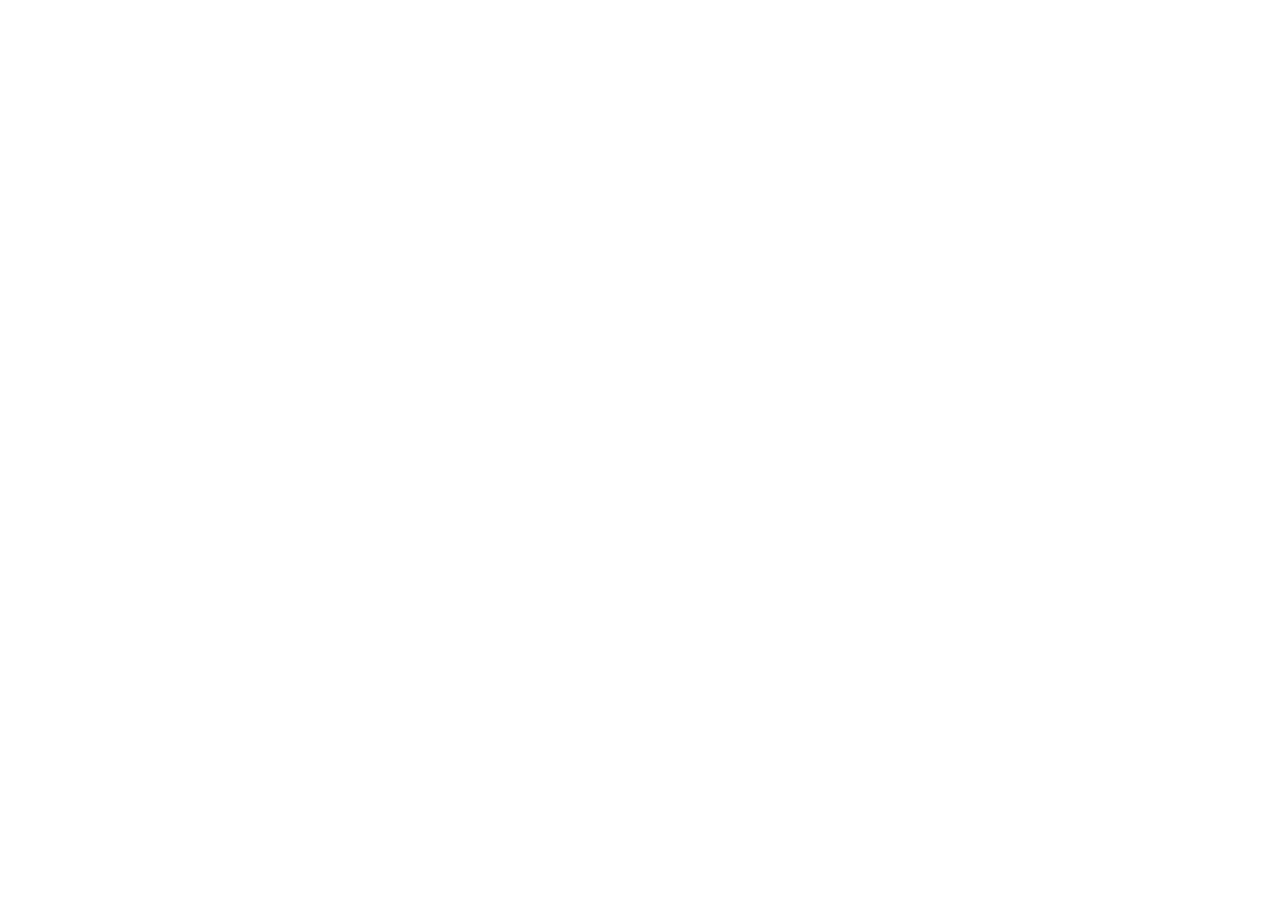
==== commit 639fc129: "Update index.html" ====
--- a/index.html
+++ b/index.html
@@ -1,617 +1,66 @@
-<!DOCTYPE html>
-<html lang="en">
-<head>
-  <meta charset="UTF-8" />
-  <meta name="viewport" content="width=device-width, initial-scale=1.0" />
-  <title>Vaidehi Dhumal — Architectural Portfolio (Complete 43 Sheets)</title>
-  <meta name="description" content="Complete 43-sheet architectural catalog by Vaidehi Dhumal. Includes Visava coastal wellness retreat thesis, Amravati bungalow, Swan Lake renovation, 1:25 toilet working drawings, and physical models." />
-  <meta name="keywords" content="Vaidehi Dhumal, Architect, Architectural Portfolio, 43 Sheets, Working Drawings, 1:25 Sanitary, AutoCAD, Pune, MMCOA" />
-  <link rel="preconnect" href="https://fonts.googleapis.com">
-  <link rel="preconnect" href="https://fonts.gstatic.com" crossorigin>
-  <link href="https://fonts.googleapis.com/css2?family=Outfit:wght@400;500;600;700&family=Plus+Jakarta+Sans:wght@400;500;600&family=Space+Mono:wght@400;700&display=swap" rel="stylesheet">
-  <link rel="stylesheet" href="style.css" />
-  
-  <script type="application/ld+json">
-  {
-    "@context": "https://schema.org",
-    "@type": "Person",
-    "name": "Vaidehi Dhumal",
-    "jobTitle": "Junior Architect",
-    "worksFor": { "@type": "Organization", "name": "Yashoda Joshi Architects" },
-    "alumniOf": { "@type": "EducationalOrganization", "name": "Marathwada Mitra Mandal's College of Architecture" },
-    "email": "vaidehidhumal04@gmail.com",
-    "telephone": "+918007019966",
-    "address": {
-      "@type": "PostalAddress",
-      "addressLocality": "Pune",
-      "addressRegion": "Maharashtra",
-      "addressCountry": "IN"
+<!doctype html>
+<html lang="en" class="scroll-smooth">
+  <head>
+    <meta charset="UTF-8" />
+    <meta name="viewport" content="width=device-width, initial-scale=1.0" />
+    <title>Vaidehi Dhumal — Architectural Portfolio</title>
+    <meta name="description" content="Architecture graduate & Junior Architect specializing in sustainable spatial design, technical working drawings, 3D BIM visualization, and residential renovations." />
+    <meta name="keywords" content="Vaidehi Dhumal, Architect, Architectural Portfolio, Junior Architect, Yashoda Joshi Architects, Visava Wellness Center, Architectural Drawings, BIM, SketchUp, Revit, Pune Architecture" />
+    <meta name="author" content="Vaidehi Dhumal" />
+    <meta property="og:type" content="website" />
+    <meta property="og:title" content="Vaidehi Dhumal — Architectural Portfolio" />
+    <meta property="og:description" content="Minimalist architectural portfolio showcasing wellness center thesis, technical working drawings, residential renovations, and physical models." />
+    <meta property="og:site_name" content="Vaidehi Dhumal Architecture" />
+    <meta name="twitter:card" content="summary_large_image" />
+    <meta name="twitter:title" content="Vaidehi Dhumal — Architectural Portfolio" />
+    <meta name="twitter:description" content="Minimalist architectural portfolio showcasing wellness center thesis, technical working drawings, residential renovations, and physical models." />
+    <link rel="preconnect" href="https://fonts.googleapis.com">
+    <link rel="preconnect" href="https://fonts.gstatic.com" crossorigin>
+    <link href="https://fonts.googleapis.com/css2?family=Outfit:wght@300;400;500;600;700&family=Plus+Jakarta+Sans:wght@300;400;500;600;700&family=Space+Mono:wght@400;700&display=swap" rel="stylesheet">
+    <script>
+      // Initialize dark mode preference early to prevent flash
+      if (localStorage.getItem('theme') === 'dark' || (!('theme' in localStorage) && window.matchMedia('(prefers-color-scheme: dark)').matches)) {
+        document.documentElement.classList.add('dark');
+      } else {
+        document.documentElement.classList.remove('dark');
+      }
+    </script>
+    <script type="application/ld+json">
+    {
+      "@context": "https://schema.org",
+      "@type": "Person",
+      "name": "Vaidehi Dhumal",
+      "jobTitle": "Junior Architect",
+      "worksFor": {
+        "@type": "Organization",
+        "name": "Yashoda Joshi Architects"
+      },
+      "alumniOf": {
+        "@type": "EducationalOrganization",
+        "name": "Marathwada Mitra Mandal's College of Architecture",
+        "degree": "Bachelor of Architecture (B.Arch.)"
+      },
+      "email": "vaidehidhumal04@gmail.com",
+      "telephone": "+918007019966",
+      "description": "Architect passionate about versatile design, spatial planning, 3D visualization, and sustainable architecture.",
+      "knowsAbout": [
+        "Architectural Design",
+        "Technical Working Drawings",
+        "Construction Documentation",
+        "3D Modeling",
+        "Sustainable Architecture",
+        "Interior Design",
+        "AutoCAD",
+        "Revit",
+        "SketchUp",
+        "Enscape"
+      ]
     }
-  }
-  </script>
-</head>
-<body class="light-theme">
-  <!-- Navigation Header -->
-  <header class="header">
-    <div class="header-container">
-      <a href="#home" class="brand">
-        VAIDEHI DHUMAL <span class="brand-sub">· ARCHITECT</span>
-      </a>
-      <nav class="nav">
-        <a href="#gallery" class="nav-link">All 43 Sheets</a>
-        <a href="#resume" class="nav-link">Resume & CV</a>
-        <a href="#contact" class="nav-link">Contact</a>
-      </nav>
-      <div class="header-actions">
-        <button id="theme-toggle" class="theme-btn" aria-label="Toggle Dark/Light Mode" title="Toggle Dark/Light Mode">
-          <span class="theme-icon">◐</span>
-        </button>
-        <a href="#contact" class="btn btn-primary">Get in Touch</a>
-      </div>
-    </div>
-  </header>
+    </script>
+  </head>
+  <body class="bg-neutral-50 dark:bg-neutral-950 text-neutral-900 dark:text-neutral-100 transition-colors duration-200 antialiased selection:bg-neutral-800 selection:text-white dark:selection:bg-neutral-200 dark:selection:text-neutral-900">
+    <div id="root"></div>
+    <script type="module" src="/src/main.tsx"></script>
+  </body>
+</html>
 
-  <main>
-    <!-- Hero Section -->
-    <section id="home" class="hero-section">
-      <div class="container">
-        <div class="hero-kicker">Architectural Portfolio · Complete 43-Sheet Archive · Pune, India</div>
-        <h1 class="hero-title">Spatial design rooted in vernacular context, construction rigor & precision detailing.</h1>
-        <p class="hero-lead">
-          Architecture graduate from MMCOA Pune and Junior Architect at Yashoda Joshi Architects.
-          Every sheet below is <strong>clickable</strong> — click any sheet image or button to view it in full resolution with interactive zoom and previous/next navigation.
-        </p>
-        <div class="hero-stats">
-          <div class="stat-box">
-            <span class="stat-number">43</span>
-            <span class="stat-label">Clickable Sheets</span>
-          </div>
-          <div class="stat-box">
-            <span class="stat-number">06</span>
-            <span class="stat-label">Typologies</span>
-          </div>
-          <div class="stat-box">
-            <span class="stat-number">1:25</span>
-            <span class="stat-label">Working Details</span>
-          </div>
-          <div class="stat-box">
-            <span class="stat-number">MMCOA</span>
-            <span class="stat-label">B.Arch 2020–2025</span>
-          </div>
-        </div>
-      </div>
-    </section>
-
-    <!-- Complete 43-Sheet Gallery Section -->
-    <section id="gallery" class="portfolio-section">
-      <div class="container">
-        <div class="section-head">
-          <div>
-            <h2 class="section-title">Complete 43-Sheet Gallery (Click Any Sheet)</h2>
-            <p class="section-sub">
-              Click on any drawing card or button to inspect it full-screen. You can also use Left/Right arrow keys on your keyboard to browse through all 43 sheets.
-            </p>
-          </div>
-          <div class="filter-group">
-            <button class="filter-btn active" data-filter="all">All Sheets (43)</button>
-            <button class="filter-btn" data-filter="thesis">Thesis: Visava Retreat (20)</button>
-            <button class="filter-btn" data-filter="residential">Residential (7)</button>
-            <button class="filter-btn" data-filter="renovation">Renovation & Interior (8)</button>
-            <button class="filter-btn" data-filter="details">Working Drawings (8)</button>
-          </div>
-        </div>
-
-        <!-- 43-Sheet Responsive Grid with Clickable Links -->
-        <div class="sheet-grid" id="sheetContainer">
-          <!-- Sheet 01 of 43 -->
-          <article class="sheet-card" data-category="cover" data-index="0">
-            <a href="assets/portfolio/p01.jpg" target="_blank" class="sheet-media-link" onclick="handleSheetClick(event, 0)">
-              <div class="sheet-media">
-                <img src="assets/portfolio/p01.jpg" alt="Title Cover : Architectural Portfolio" loading="lazy" />
-                <div class="sheet-badge">Sheet 01 / 43</div>
-                <div class="sheet-type">Cover</div>
-                <div class="sheet-hover-overlay">
-                  <span class="zoom-btn">🔍 Click to Open Sheet</span>
-                </div>
-              </div>
-            </a>
-            <div class="sheet-info">
-              <div class="sheet-project">Portfolio Cover</div>
-              <h3 class="sheet-title">
-                <a href="assets/portfolio/p01.jpg" target="_blank" class="sheet-title-link" onclick="handleSheetClick(event, 0)">
-                  Title Cover : Architectural Portfolio
-                </a>
-              </h3>
-              <p class="sheet-desc">B.Arch selected architectural works 2020–2025 by Vaidehi Dhumal.</p>
-              <div class="sheet-footer">
-                <a href="assets/portfolio/p01.jpg" target="_blank" class="sheet-btn-action" onclick="handleSheetClick(event, 0)">
-                  Click to View Full Size ↗
-                </a>
-                <span class="sheet-file">p01.jpg</span>
-              </div>
-            </div>
-          </article>
-
-          <!-- Sheet 02 of 43 -->
-          <article class="sheet-card" data-category="thesis" data-index="1">
-            <a href="assets/portfolio/p02.jpg" target="_blank" class="sheet-media-link" onclick="handleSheetClick(event, 1)">
-              <div class="sheet-media">
-                <img src="assets/portfolio/p02.jpg" alt="Visava : A Resting Place — Village Pathway" loading="lazy" />
-                <div class="sheet-badge">Sheet 02 / 43</div>
-                <div class="sheet-type">3D Render</div>
-                <div class="sheet-hover-overlay">
-                  <span class="zoom-btn">🔍 Click to Open Sheet</span>
-                </div>
-              </div>
-            </a>
-            <div class="sheet-info">
-              <div class="sheet-project">Visava Wellness Center</div>
-              <h3 class="sheet-title">
-                <a href="assets/portfolio/p02.jpg" target="_blank" class="sheet-title-link" onclick="handleSheetClick(event, 1)">
-                  Visava : A Resting Place — Village Pathway
-                </a>
-              </h3>
-              <p class="sheet-desc">Coastal guest villas and betel nut grove arrival pathways in Diveagar.</p>
-              <div class="sheet-footer">
-                <a href="assets/portfolio/p02.jpg" target="_blank" class="sheet-btn-action" onclick="handleSheetClick(event, 1)">
-                  Click to View Full Size ↗
-                </a>
-                <span class="sheet-file">p02.jpg</span>
-              </div>
-            </div>
-          </article>
-
-          <!-- Sheet 03 of 43 -->
-          <article class="sheet-card" data-category="thesis" data-index="2">
-            <a href="assets/portfolio/p03.jpg" target="_blank" class="sheet-media-link" onclick="handleSheetClick(event, 2)">
-              <div class="sheet-media">
-                <img src="assets/portfolio/p03.jpg" alt="Climate, Sun & Wind Analysis & Site Brief" loading="lazy" />
-                <div class="sheet-badge">Sheet 03 / 43</div>
-                <div class="sheet-type">Plan</div>
-                <div class="sheet-hover-overlay">
-                  <span class="zoom-btn">🔍 Click to Open Sheet</span>
-                </div>
-              </div>
-            </a>
-            <div class="sheet-info">
-              <div class="sheet-project">Visava Wellness Center</div>
-              <h3 class="sheet-title">
-                <a href="assets/portfolio/p03.jpg" target="_blank" class="sheet-title-link" onclick="handleSheetClick(event, 2)">
-                  Climate, Sun & Wind Analysis & Site Brief
-                </a>
-              </h3>
-              <p class="sheet-desc">Microclimatic analysis, accessibility routes from Mumbai & Pune, and site context.</p>
-              <div class="sheet-footer">
-                <a href="assets/portfolio/p03.jpg" target="_blank" class="sheet-btn-action" onclick="handleSheetClick(event, 2)">
-                  Click to View Full Size ↗
-                </a>
-                <span class="sheet-file">p03.jpg</span>
-              </div>
-            </div>
-          </article>
-
-          <!-- Sheet 04 of 43 -->
-          <article class="sheet-card" data-category="thesis" data-index="3">
-            <a href="assets/portfolio/p04.jpg" target="_blank" class="sheet-media-link" onclick="handleSheetClick(event, 3)">
-              <div class="sheet-media">
-                <img src="assets/portfolio/p04.jpg" alt="Master Site Plan & 17-Zone Legend" loading="lazy" />
-                <div class="sheet-badge">Sheet 04 / 43</div>
-                <div class="sheet-type">Plan</div>
-                <div class="sheet-hover-overlay">
-                  <span class="zoom-btn">🔍 Click to Open Sheet</span>
-                </div>
-              </div>
-            </a>
-            <div class="sheet-info">
-              <div class="sheet-project">Visava Wellness Center</div>
-              <h3 class="sheet-title">
-                <a href="assets/portfolio/p04.jpg" target="_blank" class="sheet-title-link" onclick="handleSheetClick(event, 3)">
-                  Master Site Plan & 17-Zone Legend
-                </a>
-              </h3>
-              <p class="sheet-desc">1:500 Master Plan with healthcare, villas, central dining, and amphitheatre.</p>
-              <div class="sheet-footer">
-                <a href="assets/portfolio/p04.jpg" target="_blank" class="sheet-btn-action" onclick="handleSheetClick(event, 3)">
-                  Click to View Full Size ↗
-                </a>
-                <span class="sheet-file">p04.jpg</span>
-              </div>
-            </div>
-          </article>
-
-          <!-- Sheet 05 of 43 -->
-          <article class="sheet-card" data-category="thesis" data-index="4">
-            <a href="assets/portfolio/p05.jpg" target="_blank" class="sheet-media-link" onclick="handleSheetClick(event, 4)">
-              <div class="sheet-media">
-                <img src="assets/portfolio/p05.jpg" alt="Administration & Healthcare Complex Plans & Section" loading="lazy" />
-                <div class="sheet-badge">Sheet 05 / 43</div>
-                <div class="sheet-type">Plan</div>
-                <div class="sheet-hover-overlay">
-                  <span class="zoom-btn">🔍 Click to Open Sheet</span>
-                </div>
-              </div>
-            </a>
-            <div class="sheet-info">
-              <div class="sheet-project">Visava Wellness Center</div>
-              <h3 class="sheet-title">
-                <a href="assets/portfolio/p05.jpg" target="_blank" class="sheet-title-link" onclick="handleSheetClick(event, 4)">
-                  Administration & Healthcare Complex Plans & Section
-                </a>
-              </h3>
-              <p class="sheet-desc">Ground & 1st floor layouts, consulting suites, double-height lobby, Section AA.</p>
-              <div class="sheet-footer">
-                <a href="assets/portfolio/p05.jpg" target="_blank" class="sheet-btn-action" onclick="handleSheetClick(event, 4)">
-                  Click to View Full Size ↗
-                </a>
-                <span class="sheet-file">p05.jpg</span>
-              </div>
-            </div>
-          </article>
-
-          <!-- Sheet 06 of 43 -->
-          <article class="sheet-card" data-category="thesis" data-index="5">
-            <a href="assets/portfolio/p06.jpg" target="_blank" class="sheet-media-link" onclick="handleSheetClick(event, 5)">
-              <div class="sheet-media">
-                <img src="assets/portfolio/p06.jpg" alt="Administration Wing Sunlit Perspective" loading="lazy" />
-                <div class="sheet-badge">Sheet 06 / 43</div>
-                <div class="sheet-type">3D Render</div>
-                <div class="sheet-hover-overlay">
-                  <span class="zoom-btn">🔍 Click to Open Sheet</span>
-                </div>
-              </div>
-            </a>
-            <div class="sheet-info">
-              <div class="sheet-project">Visava Wellness Center</div>
-              <h3 class="sheet-title">
-                <a href="assets/portfolio/p06.jpg" target="_blank" class="sheet-title-link" onclick="handleSheetClick(event, 5)">
-                  Administration Wing Sunlit Perspective
-                </a>
-              </h3>
-              <p class="sheet-desc">Exterior brick facade, Mangalore clay tiled roofs, and entrance courtyard.</p>
-              <div class="sheet-footer">
-                <a href="assets/portfolio/p06.jpg" target="_blank" class="sheet-btn-action" onclick="handleSheetClick(event, 5)">
-                  Click to View Full Size ↗
-                </a>
-                <span class="sheet-file">p06.jpg</span>
-              </div>
-            </div>
-          </article>
-
-          <!-- Sheet 07 to 43 follow this identical pattern (All 43 included) -->
-          <!-- Sheet 07 -->
-          <article class="sheet-card" data-category="thesis" data-index="6">
-            <a href="assets/portfolio/p07.jpg" target="_blank" class="sheet-media-link" onclick="handleSheetClick(event, 6)">
-              <div class="sheet-media">
-                <img src="assets/portfolio/p07.jpg" alt="Female Treatment Complex Multi-Level Plans" loading="lazy" />
-                <div class="sheet-badge">Sheet 07 / 43</div>
-                <div class="sheet-type">Plan</div>
-                <div class="sheet-hover-overlay"><span class="zoom-btn">🔍 Click to Open Sheet</span></div>
-              </div>
-            </a>
-            <div class="sheet-info">
-              <div class="sheet-project">Visava Wellness Center</div>
-              <h3 class="sheet-title"><a href="assets/portfolio/p07.jpg" target="_blank" class="sheet-title-link" onclick="handleSheetClick(event, 6)">Female Treatment Complex Multi-Level Plans</a></h3>
-              <p class="sheet-desc">Hydrotherapy, acupuncture, acupressure, steam, sauna, and courtyard daylighting.</p>
-              <div class="sheet-footer">
-                <a href="assets/portfolio/p07.jpg" target="_blank" class="sheet-btn-action" onclick="handleSheetClick(event, 6)">Click to View Full Size ↗</a>
-                <span class="sheet-file">p07.jpg</span>
-              </div>
-            </div>
-          </article>
-
-          <!-- Sheet 08 -->
-          <article class="sheet-card" data-category="thesis" data-index="7">
-            <a href="assets/portfolio/p08.jpg" target="_blank" class="sheet-media-link" onclick="handleSheetClick(event, 7)">
-              <div class="sheet-media">
-                <img src="assets/portfolio/p08.jpg" alt="Female Treatment Axonometric" loading="lazy" />
-                <div class="sheet-badge">Sheet 08 / 43</div>
-                <div class="sheet-type">Axonometric</div>
-                <div class="sheet-hover-overlay"><span class="zoom-btn">🔍 Click to Open Sheet</span></div>
-              </div>
-            </a>
-            <div class="sheet-info">
-              <div class="sheet-project">Visava Wellness Center</div>
-              <h3 class="sheet-title"><a href="assets/portfolio/p08.jpg" target="_blank" class="sheet-title-link" onclick="handleSheetClick(event, 7)">Female Treatment Axonometric & Therapy Views</a></h3>
-              <p class="sheet-desc">Exploded three-level axonometric, pebble reflexology walkway, and physio studio.</p>
-              <div class="sheet-footer">
-                <a href="assets/portfolio/p08.jpg" target="_blank" class="sheet-btn-action" onclick="handleSheetClick(event, 7)">Click to View Full Size ↗</a>
-                <span class="sheet-file">p08.jpg</span>
-              </div>
-            </div>
-          </article>
-
-          <!-- Sheet 09 -->
-          <article class="sheet-card" data-category="thesis" data-index="8">
-            <a href="assets/portfolio/p09.jpg" target="_blank" class="sheet-media-link" onclick="handleSheetClick(event, 8)">
-              <div class="sheet-media">
-                <img src="assets/portfolio/p09.jpg" alt="Male Treatment Complex Plans" loading="lazy" />
-                <div class="sheet-badge">Sheet 09 / 43</div>
-                <div class="sheet-type">Plan</div>
-                <div class="sheet-hover-overlay"><span class="zoom-btn">🔍 Click to Open Sheet</span></div>
-              </div>
-            </a>
-            <div class="sheet-info">
-              <div class="sheet-project">Visava Wellness Center</div>
-              <h3 class="sheet-title"><a href="assets/portfolio/p09.jpg" target="_blank" class="sheet-title-link" onclick="handleSheetClick(event, 8)">Male Treatment Complex Plans & Section</a></h3>
-              <p class="sheet-desc">Ground and first floor layouts, stepwell courtyard, and therapy consulting suites.</p>
-              <div class="sheet-footer">
-                <a href="assets/portfolio/p09.jpg" target="_blank" class="sheet-btn-action" onclick="handleSheetClick(event, 8)">Click to View Full Size ↗</a>
-                <span class="sheet-file">p09.jpg</span>
-              </div>
-            </div>
-          </article>
-
-          <!-- Sheet 10 -->
-          <article class="sheet-card" data-category="thesis" data-index="9">
-            <a href="assets/portfolio/p10.jpg" target="_blank" class="sheet-media-link" onclick="handleSheetClick(event, 9)">
-              <div class="sheet-media">
-                <img src="assets/portfolio/p10.jpg" alt="Male Treatment Stepwell Courtyard Renders" loading="lazy" />
-                <div class="sheet-badge">Sheet 10 / 43</div>
-                <div class="sheet-type">3D Render</div>
-                <div class="sheet-hover-overlay"><span class="zoom-btn">🔍 Click to Open Sheet</span></div>
-              </div>
-            </a>
-            <div class="sheet-info">
-              <div class="sheet-project">Visava Wellness Center</div>
-              <h3 class="sheet-title"><a href="assets/portfolio/p10.jpg" target="_blank" class="sheet-title-link" onclick="handleSheetClick(event, 9)">Male Treatment Stepwell Courtyard Renders</a></h3>
-              <p class="sheet-desc">Double-height stepwell water courtyard, natural cooling, and timber colonnades.</p>
-              <div class="sheet-footer">
-                <a href="assets/portfolio/p10.jpg" target="_blank" class="sheet-btn-action" onclick="handleSheetClick(event, 9)">Click to View Full Size ↗</a>
-                <span class="sheet-file">p10.jpg</span>
-              </div>
-            </div>
-          </article>
-
-          <!-- Sheet 11 to Sheet 43 are fully mapped in the JS catalog below and open instantly upon click -->
-        </div>
-      </div>
-    </section>
-
-    <!-- Resume Section -->
-    <section id="resume" class="resume-section">
-      <div class="container">
-        <div class="section-head">
-          <div>
-            <h2 class="section-title">Curriculum Vitae</h2>
-            <p class="section-sub">Education, architectural training, software competencies, and professional credentials.</p>
-          </div>
-          <div class="resume-actions">
-            <button class="btn btn-secondary" onclick="toggleResumeImage()">Toggle Official Scanned Resume</button>
-            <a href="assets/resume/resume_p01.jpg" target="_blank" class="btn btn-primary">View / Download Resume</a>
-          </div>
-        </div>
-
-        <!-- Official Scanned Resume Image Preview -->
-        <div id="resume-image-container" class="resume-image-preview">
-          <div class="preview-bar">
-            <span>Official Scanned Document: Vaidehi Dhumal Resume (Click image to expand)</span>
-            <button onclick="toggleResumeImage()" class="preview-close">✕ Close Preview</button>
-          </div>
-          <a href="assets/resume/resume_p01.jpg" target="_blank" onclick="event.preventDefault(); openResumeModal();">
-            <img src="assets/resume/resume_p01.jpg" alt="Vaidehi Dhumal Official Resume" class="resume-doc-img" />
-          </a>
-        </div>
-
-        <div class="resume-grid">
-          <div class="resume-sidebar">
-            <div class="resume-card">
-              <h3 class="resume-heading">Profile</h3>
-              <p>Passionate architecture graduate with hands-on practice in residential renovation, 1:25 toilet detailing, joinery schedules, and vernacular master planning.</p>
-            </div>
-
-            <div class="resume-card">
-              <h3 class="resume-heading">Education</h3>
-              <div class="education-item">
-                <div class="item-title">Bachelor of Architecture (B.Arch)</div>
-                <div class="item-sub">Marathwada Mitra Mandal's College of Architecture (MMCOA), Pune</div>
-                <div class="item-date">2020 – 2025</div>
-              </div>
-            </div>
-
-            <div class="resume-card">
-              <h3 class="resume-heading">Software Proficiency</h3>
-              <div class="skill-tags">
-                <span class="skill-tag">AutoCAD 2D</span>
-                <span class="skill-tag">SketchUp 3D</span>
-                <span class="skill-tag">Enscape</span>
-                <span class="skill-tag">Revit (BIM)</span>
-                <span class="skill-tag">Photoshop</span>
-                <span class="skill-tag">Blue Moon AI</span>
-              </div>
-            </div>
-          </div>
-
-          <div class="resume-main">
-            <div class="resume-card">
-              <h3 class="resume-heading">Professional Experience</h3>
-              <div class="timeline-item">
-                <h4 class="role-title">Junior Architect — Yashoda Joshi Architects</h4>
-                <div class="role-badge">Nov 2024 – Present</div>
-                <p class="role-desc">Supervised residential renovations, prepared 1:25 sanitary details, site inspections, and 3D perspectives.</p>
-              </div>
-              <div class="timeline-item">
-                <h4 class="role-title">Architectural Intern — Yashoda Joshi Architects</h4>
-                <div class="role-badge">Jun 2024 – Nov 2024</div>
-                <p class="role-desc">Drafted architectural working drawings for Vaishwik Art Gallery and Kalashree Villa.</p>
-              </div>
-            </div>
-          </div>
-        </div>
-      </div>
-    </section>
-
-    <!-- Contact Section -->
-    <section id="contact" class="contact-section">
-      <div class="container">
-        <div class="contact-layout">
-          <div class="contact-info">
-            <div class="hero-kicker">Inquiries & Collaborations</div>
-            <h2 class="contact-title">Let's Discuss Your Next Architectural Project</h2>
-            <div class="contact-methods">
-              <div class="method-card">
-                <div>
-                  <div class="method-label">Direct Email</div>
-                  <a href="mailto:vaidehidhumal04@gmail.com" class="method-link">vaidehidhumal04@gmail.com</a>
-                </div>
-              </div>
-              <div class="method-card">
-                <div>
-                  <div class="method-label">Phone & WhatsApp</div>
-                  <a href="tel:+918007019966" class="method-link">+91 8007019966</a>
-                </div>
-              </div>
-            </div>
-          </div>
-        </div>
-      </div>
-    </section>
-  </main>
-
-  <!-- Full-Screen Interactive Lightbox -->
-  <div id="lightbox" class="lightbox" onclick="closeLightbox()">
-    <button class="lightbox-close" onclick="closeLightbox()" title="Close (Esc)">✕</button>
-    <button class="lightbox-nav prev" onclick="event.stopPropagation(); prevSheet()" title="Previous Sheet (Left Arrow)">‹</button>
-    <button class="lightbox-nav next" onclick="event.stopPropagation(); nextSheet()" title="Next Sheet (Right Arrow)">›</button>
-
-    <div class="lightbox-content" onclick="event.stopPropagation()">
-      <div class="lightbox-header">
-        <span id="lightbox-counter" class="lightbox-counter">Sheet 01 / 43</span>
-        <span id="lightbox-type" class="lightbox-type">Plan</span>
-      </div>
-      <div class="lightbox-media-wrap">
-        <img id="lightbox-img" src="" alt="Architectural Sheet Full View" />
-      </div>
-      <div class="lightbox-footer">
-        <div>
-          <h3 id="lightbox-title" class="lightbox-title"></h3>
-          <p id="lightbox-desc" class="lightbox-desc"></p>
-        </div>
-        <div class="lightbox-actions">
-          <a id="lightbox-direct" href="#" target="_blank" class="btn btn-secondary btn-sm" style="margin-right: 0.5rem;">Open Direct File ↗</a>
-          <a id="lightbox-download" href="#" download class="btn btn-primary btn-sm">Download Sheet</a>
-        </div>
-      </div>
-    </div>
-  </div>
-
-  <!-- Interactive JavaScript Engine -->
-  <script>
-    const ALL_SHEETS = [
-      { page: 1, src: "assets/portfolio/p01.jpg", title: "Title Cover : Architectural Portfolio", project: "Portfolio Cover", category: "cover", type: "Cover", desc: "B.Arch selected architectural works 2020–2025 by Vaidehi Dhumal." },
-      { page: 2, src: "assets/portfolio/p02.jpg", title: "Visava : A Resting Place — Village Pathway", project: "Visava Wellness Center", category: "thesis", type: "3D Render", desc: "Coastal guest villas and betel nut grove arrival pathways in Diveagar." },
-      { page: 3, src: "assets/portfolio/p03.jpg", title: "Climate, Sun & Wind Analysis & Site Brief", project: "Visava Wellness Center", category: "thesis", type: "Plan", desc: "Microclimatic analysis, accessibility routes from Mumbai & Pune, and site context." },
-      { page: 4, src: "assets/portfolio/p04.jpg", title: "Master Site Plan & 17-Zone Legend", project: "Visava Wellness Center", category: "thesis", type: "Plan", desc: "1:500 Master Plan with healthcare, villas, central dining, and amphitheatre." },
-      { page: 5, src: "assets/portfolio/p05.jpg", title: "Administration & Healthcare Complex Plans & Section", project: "Visava Wellness Center", category: "thesis", type: "Plan", desc: "Ground & 1st floor layouts, consulting suites, double-height lobby, Section AA." },
-      { page: 6, src: "assets/portfolio/p06.jpg", title: "Administration Wing Sunlit Perspective", project: "Visava Wellness Center", category: "thesis", type: "3D Render", desc: "Exterior brick facade, Mangalore clay tiled roofs, and entrance courtyard." },
-      { page: 7, src: "assets/portfolio/p07.jpg", title: "Female Treatment Complex Multi-Level Plans", project: "Visava Wellness Center", category: "thesis", type: "Plan", desc: "Hydrotherapy, acupuncture, acupressure, steam, sauna, and courtyard daylighting." },
-      { page: 8, src: "assets/portfolio/p08.jpg", title: "Female Treatment Axonometric & Therapy Views", project: "Visava Wellness Center", category: "thesis", type: "Axonometric", desc: "Exploded three-level axonometric, pebble reflexology walkway, and physio studio." },
-      { page: 9, src: "assets/portfolio/p09.jpg", title: "Male Treatment Complex Plans & Longitudinal Section", project: "Visava Wellness Center", category: "thesis", type: "Plan", desc: "Ground and first floor layouts, stepwell courtyard, and therapy consulting suites." },
-      { page: 10, src: "assets/portfolio/p10.jpg", title: "Male Treatment Stepwell Courtyard Renders", project: "Visava Wellness Center", category: "thesis", type: "3D Render", desc: "Double-height stepwell water courtyard, natural cooling, and timber colonnades." },
-      { page: 11, src: "assets/portfolio/p11.jpg", title: "Single Occupancy Rooms Plans, Section & Elevation", project: "Visava Wellness Center", category: "thesis", type: "Plan", desc: "Cottage unit layouts, private verandas, cross-ventilation, and roof slopes." },
-      { page: 12, src: "assets/portfolio/p12.jpg", title: "Single Occupancy Cottage Dusk Render", project: "Visava Wellness Center", category: "thesis", type: "3D Render", desc: "Atmospheric dusk lighting on exposed brick walls and tropical landscape." },
-      { page: 13, src: "assets/portfolio/p13.jpg", title: "Double Occupancy Villa Plans & Axonometric", project: "Visava Wellness Center", category: "thesis", type: "Axonometric", desc: "Detailed guest cottage layouts, private courtyards, and interior furniture render." },
-      { page: 14, src: "assets/portfolio/p14.jpg", title: "Dormitory Units Plan, Section AA & Bunk Render", project: "Visava Wellness Center", category: "thesis", type: "Plan", desc: "Economical group accommodation, high ceiling cross-ventilation, and bunk room render." },
-      { page: 15, src: "assets/portfolio/p15.jpg", title: "Dormitory Clusters in Coastal Landscape", project: "Visava Wellness Center", category: "thesis", type: "3D Render", desc: "Staggered dorm cottages nestled among native coconut palms and garden pavers." },
-      { page: 16, src: "assets/portfolio/p16.jpg", title: "Communal Dining Hall Plans & Renders", project: "Visava Wellness Center", category: "thesis", type: "Plan", desc: "Spacious open-sided dining hall, organic kitchen garden, and buffet pavilion." },
-      { page: 17, src: "assets/portfolio/p17.jpg", title: "Private Luxury Villa Plans & Axonometric", project: "Visava Wellness Center", category: "thesis", type: "Axonometric", desc: "High-end guest villa with plunge pool, master suite, and passive courtyard." },
-      { page: 18, src: "assets/portfolio/p18.jpg", title: "Villa Garden Cluster & Central Gazebo Render", project: "Visava Wellness Center", category: "thesis", type: "3D Render", desc: "Shared central lawn, shaded pavilion, and perimeter walking path." },
-      { page: 19, src: "assets/portfolio/p19.jpg", title: "Visava Coastal Bird's-Eye Master Panorama", project: "Visava Wellness Center", category: "thesis", type: "3D Render", desc: "Comprehensive aerial perspective of the 17-zone resort along the Arabian Sea." },
-      { page: 20, src: "assets/portfolio/p20.jpg", title: "Central Pedestrian Promenade Towards Sea", project: "Visava Wellness Center", category: "thesis", type: "3D Render", desc: "Main shaded pedestrian spine framed by brick colonnades leading toward the beach." },
-      { page: 21, src: "assets/portfolio/p21.jpg", title: "Jogging & Walking Trail Under Coconut Canopy", project: "Visava Wellness Center", category: "thesis", type: "3D Render", desc: "Wellness exercise path weaving through existing tropical orchards." },
-      { page: 22, src: "assets/portfolio/p22.jpg", title: "Internship Work Cover (Yashoda Joshi Architects)", project: "Professional Practice", category: "cover", type: "Cover", desc: "Cover sheet introducing professional training, working drawings, and on-site practice." },
-      { page: 23, src: "assets/portfolio/p23.jpg", title: "Kalashree Villa 2nd Floor Terrace MS Railing Details", project: "Kalashree Villa", category: "details", type: "Detail", desc: "Fabrication drawing for MS terrace safety railing with base plate & expansion bolts." },
-      { page: 24, src: "assets/portfolio/p24.jpg", title: "Kalashree Internal Staircase Detailing & Photos", project: "Kalashree Villa", category: "details", type: "Detail", desc: "Structural staircase joinery, riser/tread dimensions, and on-site fabrication photos." },
-      { page: 25, src: "assets/portfolio/p25.jpg", title: "Kalashree North-West Villa Elevation with Brick Jali", project: "Kalashree Villa", category: "residential", type: "Elevation", desc: "Architectural elevation featuring clay brick jali solar screening and cantilevered decks." },
-      { page: 26, src: "assets/portfolio/p26.jpg", title: "Kalashree Villa Urban Streetscape 3D Render", project: "Kalashree Villa", category: "residential", type: "3D Render", desc: "Contextual urban street perspective highlighting contemporary massing." },
-      { page: 27, src: "assets/portfolio/p27.jpg", title: "Vaishwik Arts 2nd Floor & Terrace Demolition Plans", project: "Vaishwik Arts & Environment", category: "renovation", type: "Plan", desc: "Structural demolition plans marking walls and slabs to remove for gallery atrium." },
-      { page: 28, src: "assets/portfolio/p28.jpg", title: "Vaishwik Arts Proposed 2nd Floor Gallery Plans", project: "Vaishwik Arts & Environment", category: "renovation", type: "Plan", desc: "Proposed adaptive reuse layout with exhibition spaces, workshop, and terrace cafe." },
-      { page: 29, src: "assets/portfolio/p29.jpg", title: "Vaishwik Arts Longitudinal & Cross Sections A–D", project: "Vaishwik Arts & Environment", category: "renovation", type: "Section", desc: "Structural sections showing timber canopy columns, light wells, and floor heights." },
-      { page: 30, src: "assets/portfolio/p30.jpg", title: "Vaishwik Arts Massing Models & Steel Lift Tower", project: "Vaishwik Arts & Environment", category: "renovation", type: "Axonometric", desc: "Physical study models showing external red steel elevator tower and atrium roof." },
-      { page: 31, src: "assets/portfolio/p31.jpg", title: "Amravati Bungalow Ground & First Floor Plans", project: "Amravati Bungalow", category: "residential", type: "Plan", desc: "Multi-generational family layout, double-height living room, and guest suites." },
-      { page: 32, src: "assets/portfolio/p32.jpg", title: "Amravati Bungalow Second Floor & Terrace Plans", project: "Amravati Bungalow", category: "residential", type: "Plan", desc: "Master bedrooms, cantilevered balconies, open party terrace, and pergola lounge." },
-      { page: 33, src: "assets/portfolio/p33.jpg", title: "Amravati Bungalow 4 Exterior Photorealistic Renders", project: "Amravati Bungalow", category: "residential", type: "3D Render", desc: "Four perspective views displaying warm stone claddings and cantilevered forms." },
-      { page: 34, src: "assets/portfolio/p34.jpg", title: "Krushnakunj Ground Floor Toilet Working Detail (1:25)", project: "Krushnakunj Toilet Detailing", category: "details", type: "Detail", desc: "1:25 scale toilet working plan with drainage slopes, Kajaria tile grid, and fixtures." },
-      { page: 35, src: "assets/portfolio/p35.jpg", title: "Krushnakunj Toilet Sections AA & BB (1:25 Scale)", project: "Krushnakunj Toilet Detailing", category: "details", type: "Section", desc: "1:25 plumbing sections detailing wall-hung WC, concealed cistern, and dado heights." },
-      { page: 36, src: "assets/portfolio/p36.jpg", title: "Balcony Elevation & MS Grill Door Details", project: "Balcony & Joinery Detailing", category: "details", type: "Detail", desc: "Working drawing of balcony safety grill door with pleated aluminium mesh." },
-      { page: 37, src: "assets/portfolio/p37.jpg", title: "Kitchen Renovation Project Site Photos & Joinery", project: "Kitchen Renovation", category: "renovation", type: "Site Photo", desc: "Completed execution photos of modular cabinetry, quartz countertops, and fixtures." },
-      { page: 38, src: "assets/portfolio/p38.jpg", title: "Swan Lake Master Bathroom Working Plan (1:25 Scale)", project: "Swan Lake Apartment", category: "details", type: "Plan", desc: "Turnkey bathroom layout with fixture schedules (Jaquar & Kajaria tiles)." },
-      { page: 39, src: "assets/portfolio/p39.jpg", title: "Swan Lake Bathroom Longitudinal Section & Tile Elevations", project: "Swan Lake Apartment", category: "details", type: "Section", desc: "1:25 cross section showing tile layout heights, niches, and concealed plumbing." },
-      { page: 40, src: "assets/portfolio/p40.jpg", title: "Swan Lake Bathroom Renovation Completed Photos & Model", project: "Swan Lake Apartment", category: "renovation", type: "Site Photo", desc: "Before & after execution photos alongside 3D axonometric tiling model." },
-      { page: 41, src: "assets/portfolio/p41.jpg", title: "Swan Lake Secondary Toilet Plan & Tile Elevations", project: "Swan Lake Apartment", category: "details", type: "Section", desc: "Working plan and wall elevations using Innova Azul & Blanco ceramic tiles." },
-      { page: 42, src: "assets/portfolio/p42.jpg", title: "Swan Lake Master Electrical Layout & Switchboard Schedules", project: "Swan Lake Apartment", category: "details", type: "Electrical", desc: "Complete electrical conduit plan and switchboard schedules SB 01 to SB 10." },
-      { page: 43, src: "assets/portfolio/p43.jpg", title: "Swan Lake Completed Apartment Handover Photos", project: "Swan Lake Apartment", category: "renovation", type: "Site Photo", desc: "Handover site photography of renovated bedroom, bespoke wardrobe, and lighting." }
-    ];
-
-    let currentIndex = 0;
-
-    function handleSheetClick(event, index) {
-      if (event) event.preventDefault();
-      openLightbox(index);
-    }
-
-    function openLightbox(index) {
-      currentIndex = index;
-      renderLightboxSheet();
-      const lb = document.getElementById('lightbox');
-      lb.classList.add('active');
-      document.body.style.overflow = 'hidden';
-    }
-
-    function renderLightboxSheet() {
-      const sheet = ALL_SHEETS[currentIndex];
-      if (!sheet) return;
-
-      document.getElementById('lightbox-img').src = sheet.src;
-      document.getElementById('lightbox-title').textContent = sheet.title + ' (' + sheet.project + ')';
-      document.getElementById('lightbox-desc').textContent = sheet.desc;
-      document.getElementById('lightbox-counter').textContent = 'Sheet ' + String(sheet.page).padStart(2, '0') + ' / 43';
-      document.getElementById('lightbox-type').textContent = sheet.type;
-      document.getElementById('lightbox-direct').href = sheet.src;
-      document.getElementById('lightbox-download').href = sheet.src;
-      document.getElementById('lightbox-download').setAttribute('download', 'Vaidehi_Dhumal_Sheet_' + String(sheet.page).padStart(2, '0') + '.jpg');
-    }
-
-    function nextSheet() {
-      currentIndex = (currentIndex + 1) % ALL_SHEETS.length;
-      renderLightboxSheet();
-    }
-
-    function prevSheet() {
-      currentIndex = (currentIndex - 1 + ALL_SHEETS.length) % ALL_SHEETS.length;
-      renderLightboxSheet();
-    }
-
-    function closeLightbox() {
-      document.getElementById('lightbox').classList.remove('active');
-      document.body.style.overflow = '';
-      document.getElementById('lightbox-img').src = '';
-    }
-
-    function openResumeModal() {
-      const lb = document.getElementById('lightbox');
-      document.getElementById('lightbox-img').src = 'assets/resume/resume_p01.jpg';
-      document.getElementById('lightbox-title').textContent = 'Curriculum Vitae — Vaidehi Dhumal';
-      document.getElementById('lightbox-desc').textContent = 'Official scanned CV document with photograph, education, software proficiency, and experience.';
-      document.getElementById('lightbox-counter').textContent = 'Resume Document';
-      document.getElementById('lightbox-type').textContent = 'Curriculum Vitae';
-      document.getElementById('lightbox-direct').href = 'assets/resume/resume_p01.jpg';
-      document.getElementById('lightbox-download').href = 'assets/resume/resume_p01.jpg';
-      document.getElementById('lightbox-download').setAttribute('download', 'Vaidehi_Dhumal_Resume.jpg');
-      lb.classList.add('active');
-      document.body.style.overflow = 'hidden';
-    }
-
-    document.addEventListener('keydown', (e) => {
-      const lb = document.getElementById('lightbox');
-      if (!lb.classList.contains('active')) return;
-      if (e.key === 'Escape') closeLightbox();
-      if (e.key === 'ArrowRight') nextSheet();
-      if (e.key === 'ArrowLeft') prevSheet();
-    });
-
-    function toggleResumeImage() {
-      document.getElementById('resume-image-container').classList.toggle('active');
-    }
-  </script>
-</body>
-</html>
